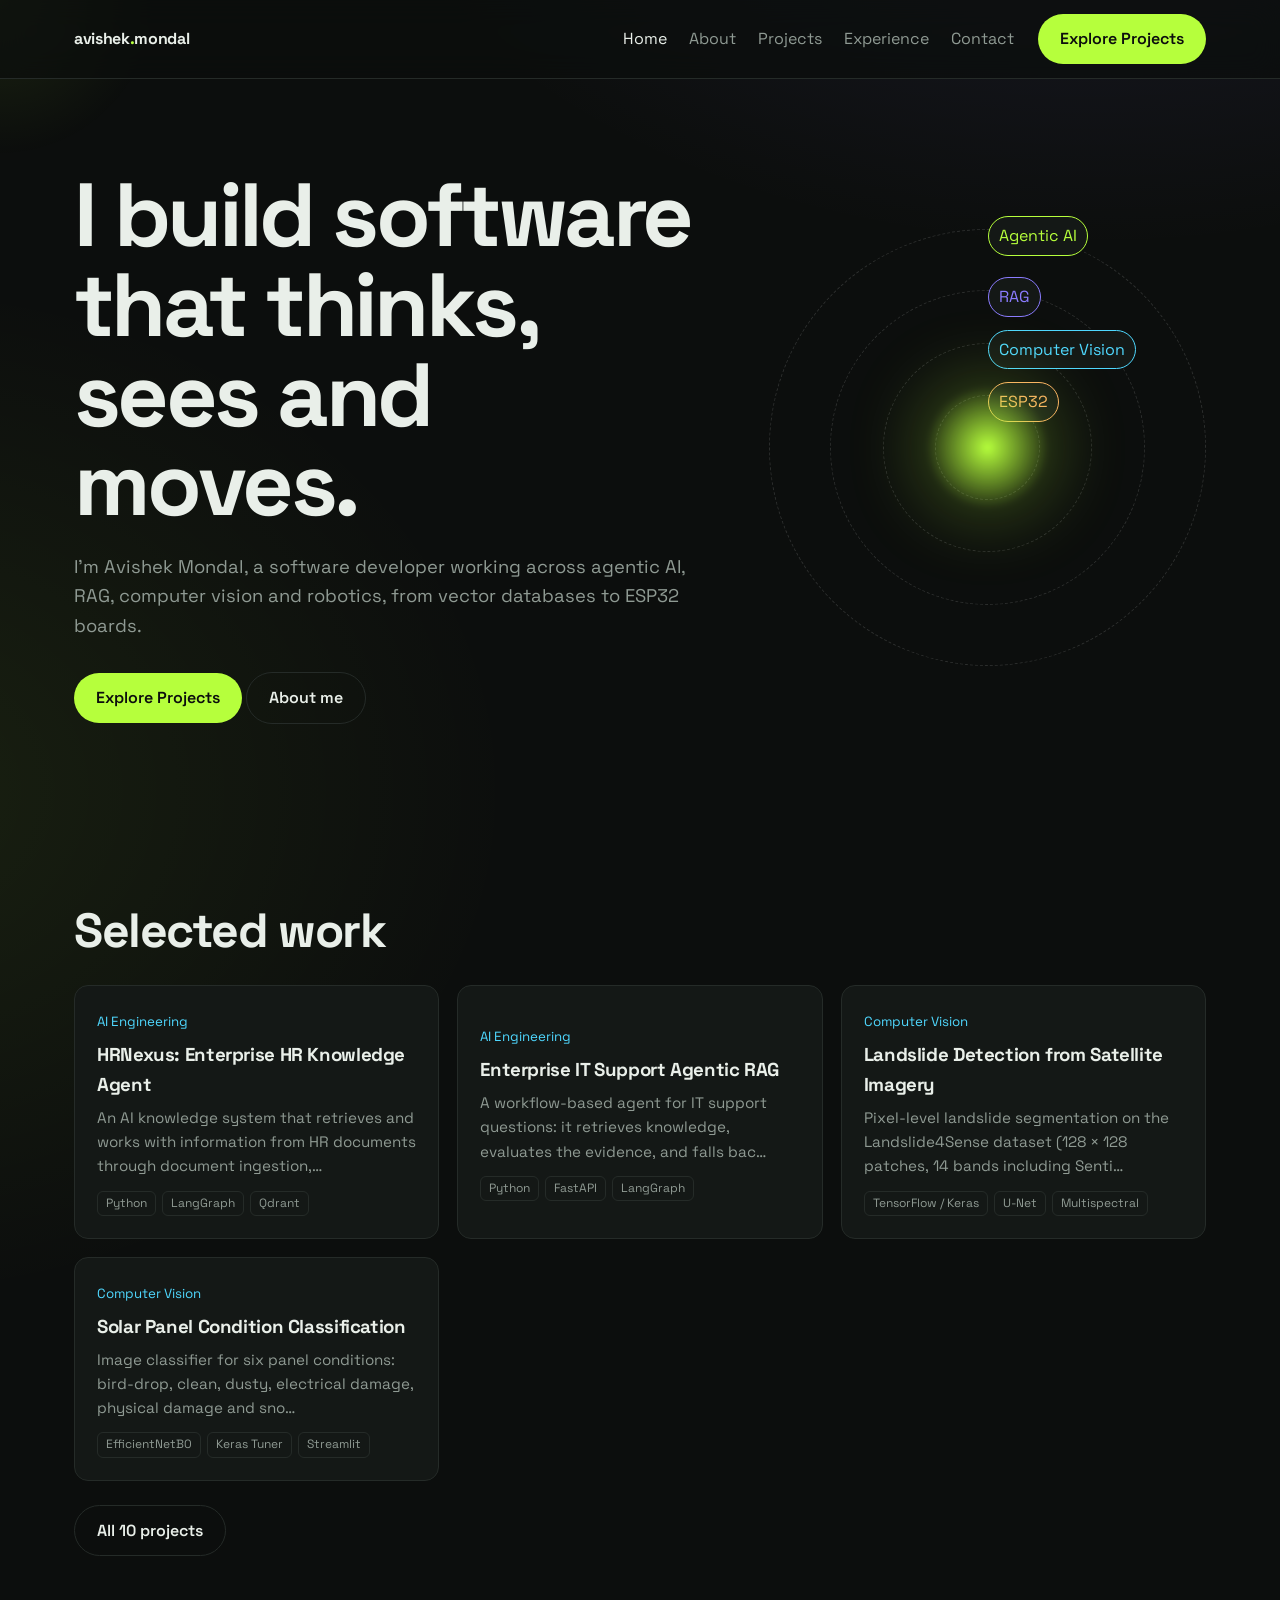
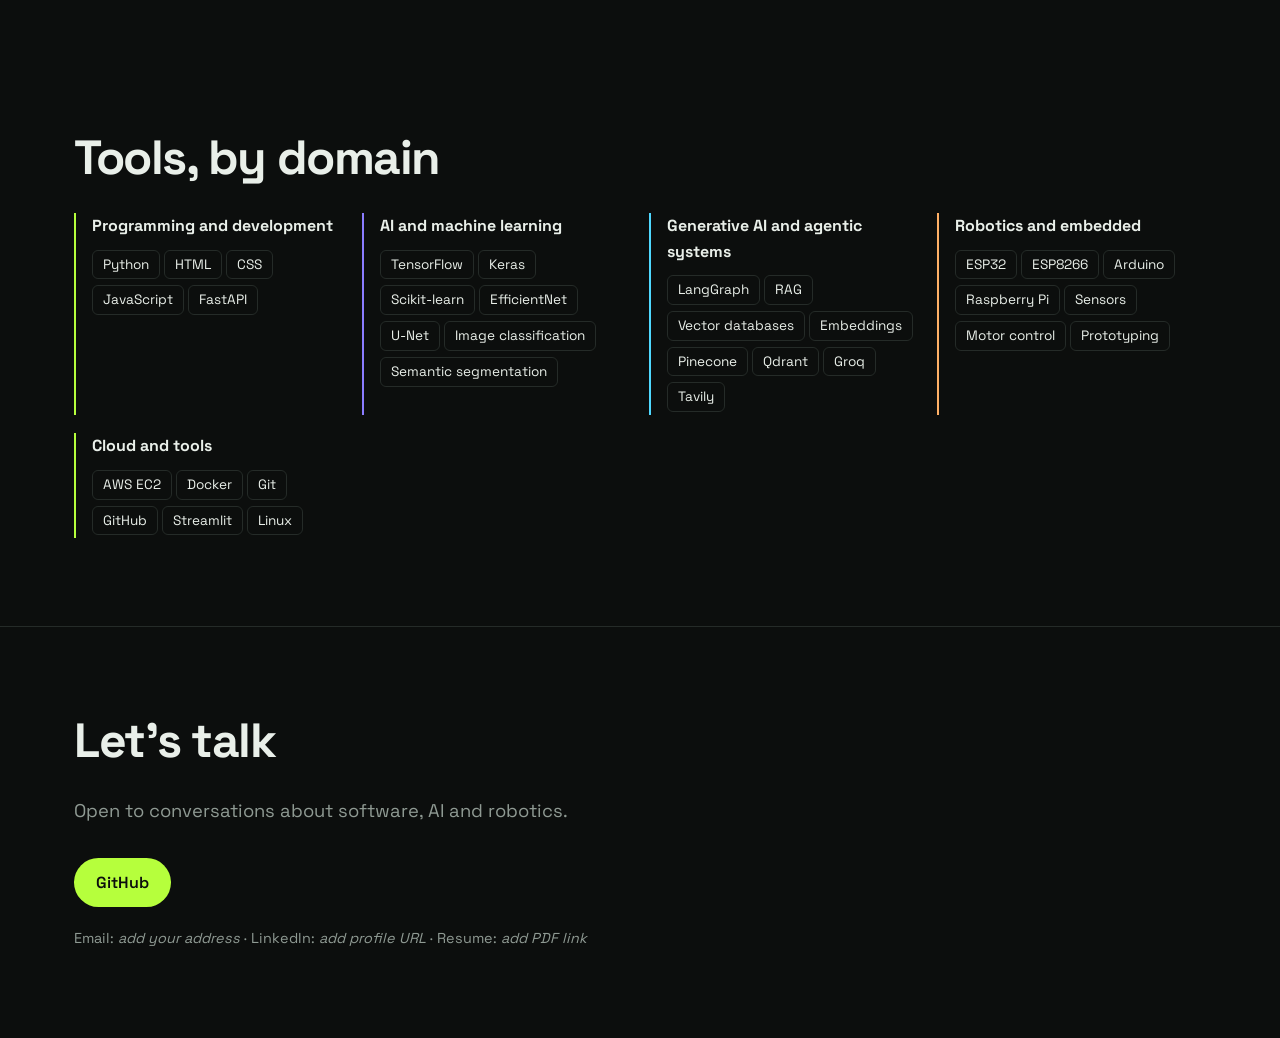
==== Portfolio/index.html @ dbd2b16f "portfolio-v1" ====
<!doctype html><html lang="en"><head><meta charset="utf-8"><meta name="viewport" content="width=device-width,initial-scale=1">
<title>Avishek Mondal | Software, AI and Robotics</title><meta name="description" content="Portfolio of Avishek Mondal: software developer working across agentic AI, RAG, computer vision, robotics and embedded systems."><meta property="og:title" content="Avishek Mondal | Software, AI and Robotics"><meta property="og:description" content="Portfolio of Avishek Mondal: software developer working across agentic AI, RAG, computer vision, robotics and embedded systems."><meta property="og:type" content="website">
<link rel="icon" href="images/favicon.svg"><link rel="preconnect" href="https://fonts.googleapis.com"><link rel="preconnect" href="https://fonts.gstatic.com" crossorigin>
<link rel="stylesheet" href="https://fonts.googleapis.com/css2?family=Space+Grotesk:wght@400;600;700&display=swap"><link rel="stylesheet" href="css/style.css"></head><body><main>
<section class="hero"><div><h1 class="hl" aria-label="I build software that thinks, sees and moves."><span style="animation-delay:.1s">I build</span> <span style="animation-delay:.25s">software</span> <span style="animation-delay:.4s">that</span> <span style="animation-delay:.55s">thinks,</span> <span style="animation-delay:.7s">sees</span> <span style="animation-delay:.85s">and</span> <span style="animation-delay:1s">moves.</span></h1>
<p class="lead">I’m Avishek Mondal, a software developer working across agentic AI, RAG, computer vision and robotics, from vector databases to ESP32 boards.</p>
<a class="btn" href="projects.html">Explore Projects</a> <a class="btn ghost" href="about.html">About me</a></div>
<div class="orbit" aria-hidden="true"><div class="ring" style="--i:0;--d:40s"><i style="--c:var(--lime);--d:40s">Agentic AI</i></div><div class="ring" style="--i:14%;--d:30s"><i style="--c:var(--vio);--d:30s">RAG</i></div><div class="ring" style="--i:26%;--d:22s"><i style="--c:var(--cy);--d:22s">Computer Vision</i></div><div class="ring" style="--i:38%;--d:16s"><i style="--c:var(--warm);--d:16s">ESP32</i></div><div class="core"></div></div></section>
<section><h2 class="rv">Selected work</h2><div class="grid rv" id="grid" data-limit="4"></div><p style="margin-top:24px"><a class="btn ghost" href="projects.html">All 10 projects</a></p></section>
<section id="skills"><h2 class="rv">Tools, by domain</h2><div class="skills rv">
<div style="--c:var(--lime)"><h3>Programming and development</h3><span>Python</span><span>HTML</span><span>CSS</span><span>JavaScript</span><span>FastAPI</span></div>
<div style="--c:var(--vio)"><h3>AI and machine learning</h3><span>TensorFlow</span><span>Keras</span><span>Scikit-learn</span><span>EfficientNet</span><span>U-Net</span><span>Image classification</span><span>Semantic segmentation</span></div>
<div style="--c:var(--cy)"><h3>Generative AI and agentic systems</h3><span>LangGraph</span><span>RAG</span><span>Vector databases</span><span>Embeddings</span><span>Pinecone</span><span>Qdrant</span><span>Groq</span><span>Tavily</span></div>
<div style="--c:var(--warm)"><h3>Robotics and embedded</h3><span>ESP32</span><span>ESP8266</span><span>Arduino</span><span>Raspberry Pi</span><span>Sensors</span><span>Motor control</span><span>Prototyping</span></div>
<div style="--c:var(--lime)"><h3>Cloud and tools</h3><span>AWS EC2</span><span>Docker</span><span>Git</span><span>GitHub</span><span>Streamlit</span><span>Linux</span></div></div></section>
<dialog id="dlg" aria-label="Project details"><div id="dbody"></div></dialog>
</main><script src="js/projects.js"></script><script src="js/main.js"></script></body></html>
---- Portfolio/css/style.css ----
:root{--bg:#0c0e0d;--panel:#141816;--line:#252b28;--tx:#e9efe9;--mut:#8f9a93;--lime:#b6ff3c;--vio:#8b7cff;--cy:#4fd8ff;--warm:#ffb066}
*{box-sizing:border-box;margin:0}html{scroll-behavior:smooth}
body{background:var(--bg);color:var(--tx);font:16px/1.6 "Space Grotesk",system-ui,sans-serif;overflow-x:hidden;background-image:radial-gradient(60vw 40vw at 85% -10%,#8b7cff22,transparent),radial-gradient(50vw 40vw at -10% 30%,#b6ff3c14,transparent)}
a{color:inherit}img{max-width:100%}
:focus-visible{outline:2px solid var(--lime);outline-offset:3px}
#bar{position:fixed;top:0;left:0;height:3px;width:0;background:linear-gradient(90deg,var(--lime),var(--cy));z-index:99}
.glow{position:fixed;width:340px;height:340px;border-radius:50%;pointer-events:none;background:radial-gradient(#b6ff3c18,transparent 65%);transform:translate(-50%,-50%);z-index:0}
header{position:sticky;top:0;z-index:50;backdrop-filter:blur(14px);background:#0c0e0dbb;border-bottom:1px solid var(--line)}
.nav{max-width:1180px;margin:auto;padding:14px 24px;display:flex;align-items:center;gap:24px}
.logo{font-weight:700;text-decoration:none;margin-right:auto;letter-spacing:-.02em}.logo b{color:var(--lime)}
.nav ul{display:flex;gap:22px;list-style:none;padding:0}.nav li a{text-decoration:none;color:var(--mut);transition:color .2s}.nav li a:hover,.nav li a[aria-current]{color:var(--tx)}
#burger{display:none;background:none;border:1px solid var(--line);color:var(--tx);border-radius:8px;padding:8px 12px;min-height:44px}
.btn{display:inline-block;background:var(--lime);color:#0c0e0d;font-weight:600;padding:12px 22px;border-radius:999px;text-decoration:none;border:0;cursor:pointer;transition:transform .2s,box-shadow .2s;font:inherit;font-weight:600}
.btn:hover{transform:translateY(-2px);box-shadow:0 8px 30px #b6ff3c40}.btn.ghost{background:none;color:var(--tx);border:1px solid var(--line)}
main{position:relative;z-index:1}section,.wrap{max-width:1180px;margin:auto;padding:88px 24px}
h1{font-size:clamp(2.6rem,7vw,5.6rem);line-height:1;letter-spacing:-.04em;font-weight:700}
h2{font-size:clamp(1.8rem,4vw,3rem);letter-spacing:-.03em;line-height:1.1;margin-bottom:28px}
p.lead{color:var(--mut);max-width:60ch;font-size:1.15rem;margin:22px 0 32px}
.hero{display:grid;grid-template-columns:1.2fr .8fr;gap:40px;align-items:center;min-height:82vh}
.hl span{display:inline-block;opacity:0;transform:translateY(40px);animation:up .8s cubic-bezier(.2,.8,.2,1) forwards}
@keyframes up{to{opacity:1;transform:none}}
.orbit{position:relative;aspect-ratio:1;max-width:440px;margin:auto;width:100%}
.ring{position:absolute;inset:var(--i);border:1px dashed #ffffff22;border-radius:50%;animation:spin var(--d) linear infinite}
.ring i{position:absolute;top:-14px;left:50%;font:600 .72rem/1 inherit;font-style:normal;background:var(--panel);border:1px solid var(--c);color:var(--c);padding:6px 10px;border-radius:99px;white-space:nowrap;animation:spin var(--d) linear infinite reverse}
@keyframes spin{to{transform:rotate(360deg)}}
.core{position:absolute;inset:36%;border-radius:50%;background:radial-gradient(var(--lime),#b6ff3c22 70%);filter:blur(2px);box-shadow:0 0 80px #b6ff3c55}
.grid{display:grid;grid-template-columns:repeat(auto-fill,minmax(300px,1fr));gap:18px}
.card{background:var(--panel);border:1px solid var(--line);border-radius:14px;padding:22px;text-align:left;color:inherit;font:inherit;cursor:pointer;transition:transform .25s,border-color .25s}
.card:hover{transform:translateY(-5px);border-color:var(--lime)}
.card small{color:var(--cy)}.card h3{margin:6px 0;letter-spacing:-.02em}.card p{color:var(--mut);font-size:.95rem}
.tags{display:flex;flex-wrap:wrap;gap:6px;margin-top:12px}.tags span{font-size:.75rem;border:1px solid var(--line);border-radius:6px;padding:2px 8px;color:var(--mut)}
.filters{display:flex;flex-wrap:wrap;gap:8px;margin-bottom:26px}
.filters button{background:none;border:1px solid var(--line);color:var(--mut);border-radius:99px;padding:9px 16px;cursor:pointer;min-height:44px;font:inherit}
.filters button[aria-pressed=true]{background:var(--lime);color:#0c0e0d;border-color:var(--lime)}
.card.hide{display:none}.card.in{animation:up .5s both}
.skills{display:grid;grid-template-columns:repeat(auto-fit,minmax(240px,1fr));gap:18px}
.skills div{border-left:2px solid var(--c);padding-left:16px}.skills h3{font-size:1rem;margin-bottom:8px}
.skills span{display:inline-block;margin:3px 4px 3px 0;padding:3px 10px;border:1px solid var(--line);border-radius:6px;font-size:.85rem;transition:.2s}.skills span:hover{border-color:var(--c);color:var(--c)}
dialog{background:var(--panel);color:var(--tx);border:1px solid var(--line);border-radius:16px;max-width:680px;width:92%;padding:28px;margin:auto}
dialog::backdrop{background:#000a;backdrop-filter:blur(4px)}
.flow{display:flex;flex-wrap:wrap;gap:8px;align-items:center;margin:18px 0}
.flow span{background:#0c0e0d;border:1px solid var(--vio);border-radius:8px;padding:8px 12px;font-size:.85rem}.flow em{color:var(--lime);font-style:normal}
.tl{border-left:2px solid var(--line);padding-left:24px;display:grid;gap:28px}.tl div{position:relative}.tl div:before{content:"";position:absolute;left:-31px;top:8px;width:12px;height:12px;border-radius:50%;background:var(--lime)}
.tl time{color:var(--warm);font-size:.9rem}
.rv{opacity:0;transform:translateY(24px);transition:opacity .7s,transform .7s}.rv.in{opacity:1;transform:none}
footer{border-top:1px solid var(--line);position:relative;z-index:1}
.ph{color:var(--mut);font-size:.9rem}
@media(max-width:820px){.hero{grid-template-columns:1fr;min-height:0}.orbit{max-width:300px}#burger{display:block}.nav ul{display:none;position:absolute;top:100%;left:0;right:0;flex-direction:column;background:var(--bg);padding:16px 24px;border-bottom:1px solid var(--line)}.nav ul.open{display:flex}.nav>.btn{display:none}section,.wrap{padding:56px 20px}}
@media(prefers-reduced-motion:reduce){*{animation:none!important;transition:none!important;scroll-behavior:auto!important}.hl span,.rv{opacity:1;transform:none}.glow{display:none}}
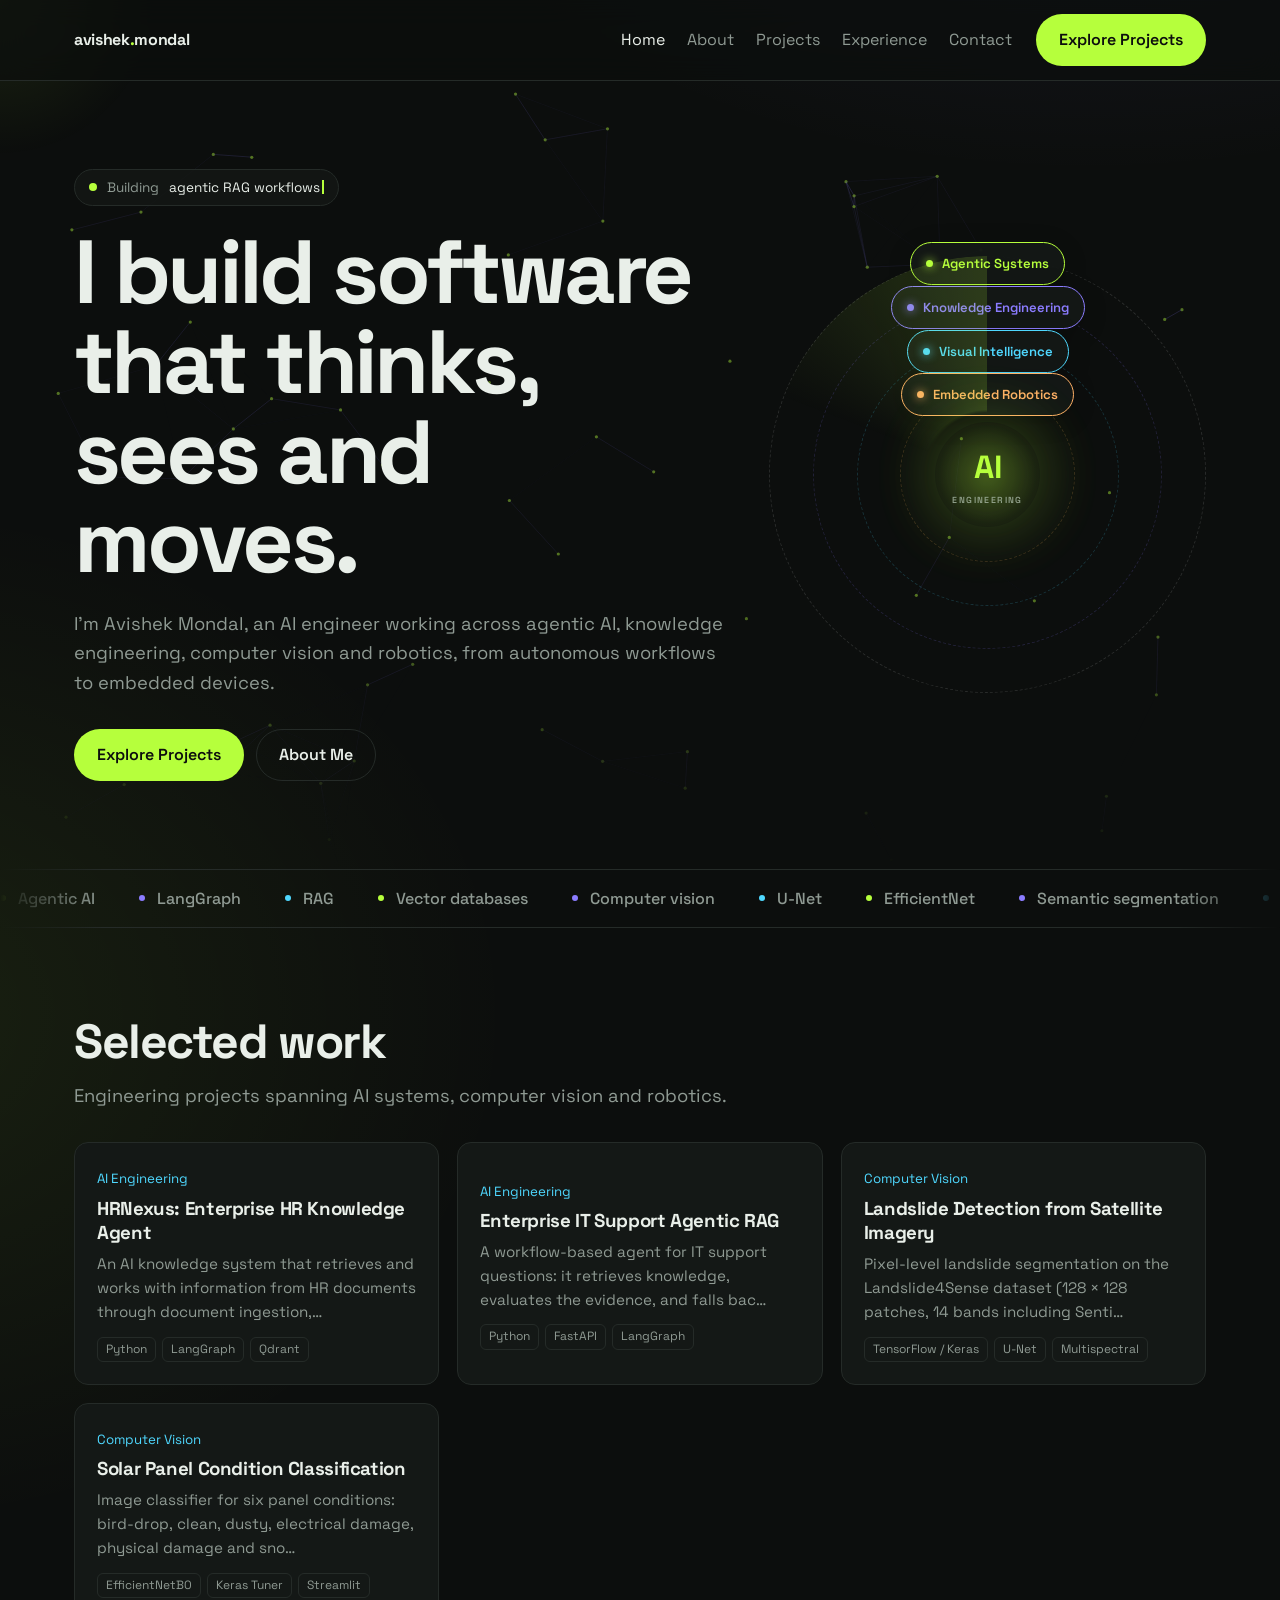
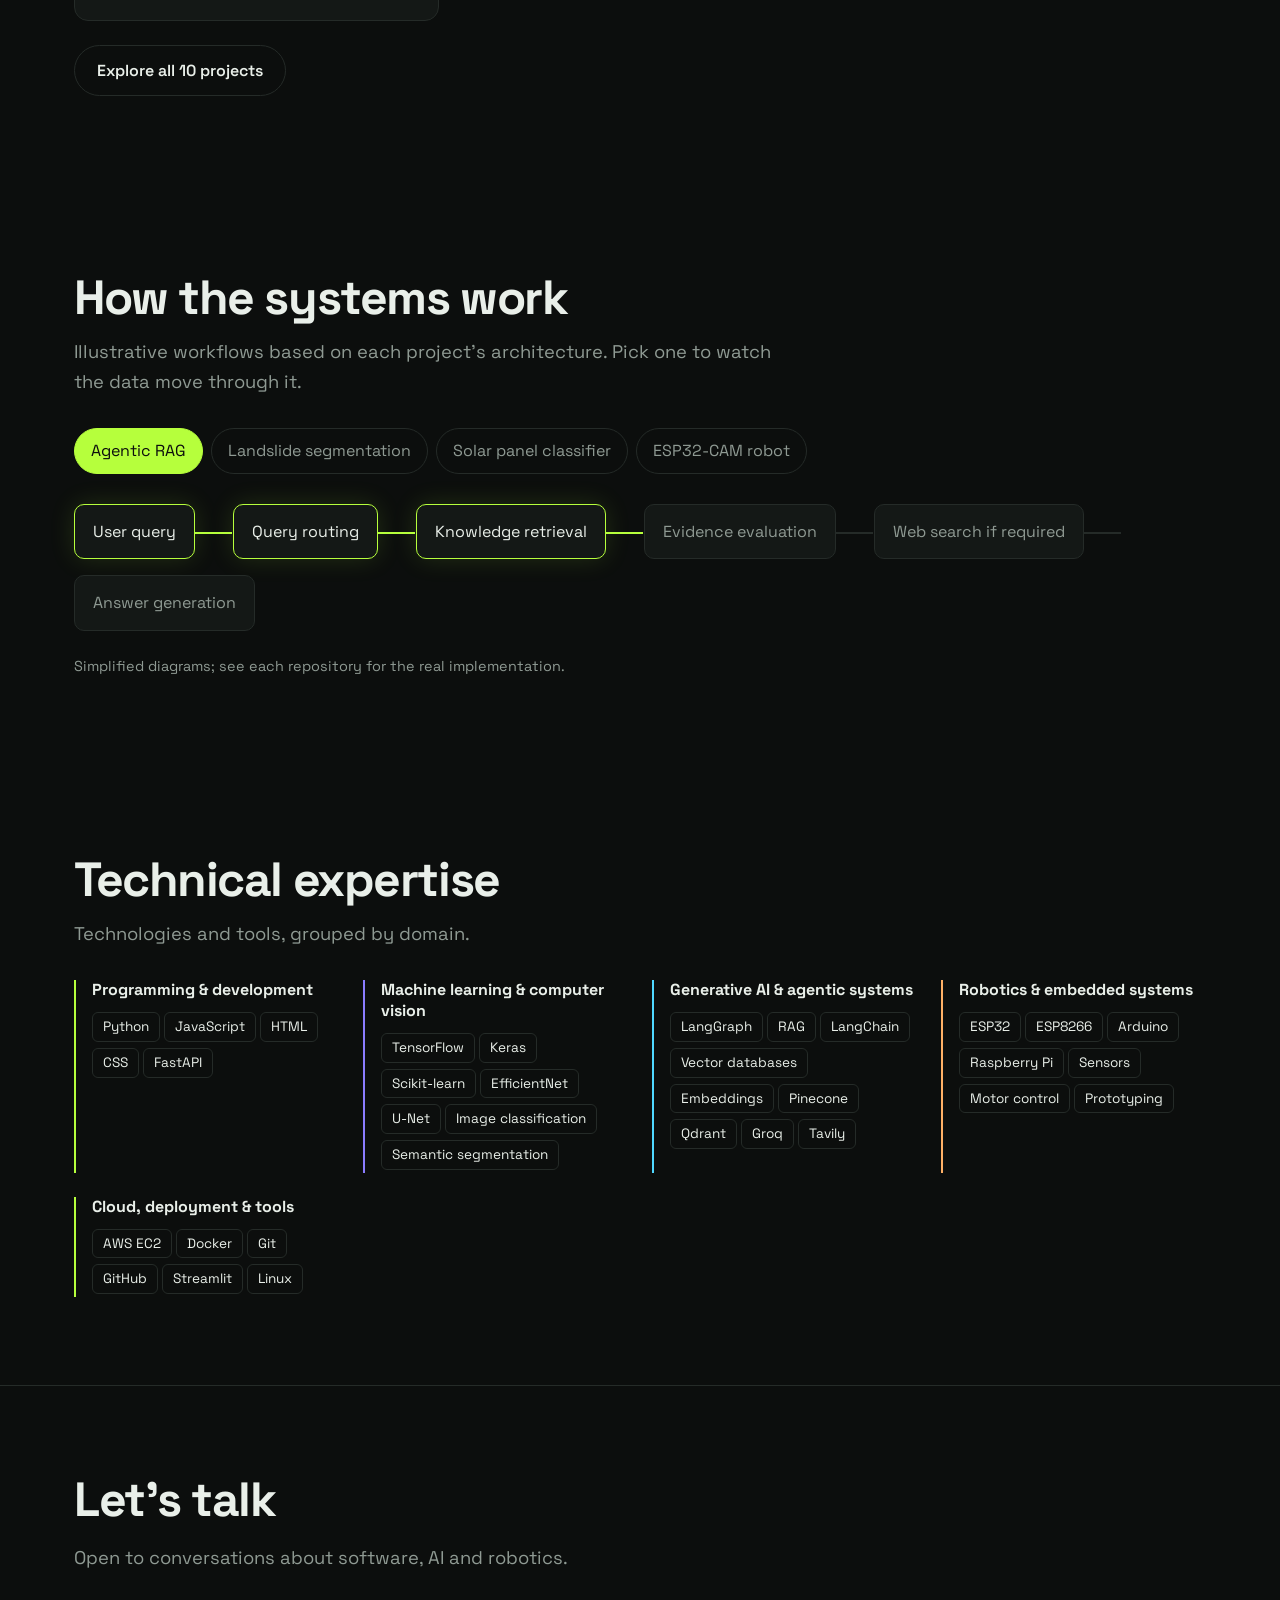
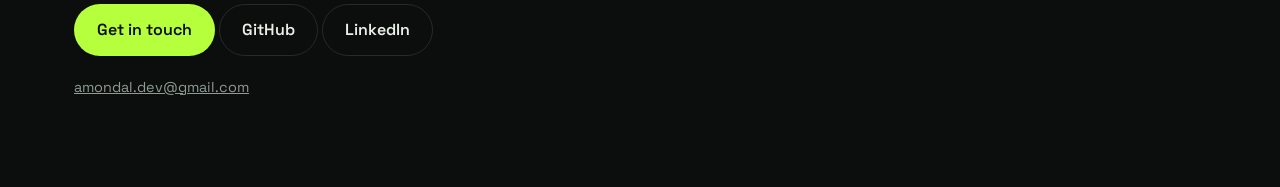
==== commit d9146978: "Inhanced website" ====
--- a/Portfolio/index.html
+++ b/Portfolio/index.html
@@ -1,17 +1,124 @@
-<!doctype html><html lang="en"><head><meta charset="utf-8"><meta name="viewport" content="width=device-width,initial-scale=1">
-<title>Avishek Mondal | Software, AI and Robotics</title><meta name="description" content="Portfolio of Avishek Mondal: software developer working across agentic AI, RAG, computer vision, robotics and embedded systems."><meta property="og:title" content="Avishek Mondal | Software, AI and Robotics"><meta property="og:description" content="Portfolio of Avishek Mondal: software developer working across agentic AI, RAG, computer vision, robotics and embedded systems."><meta property="og:type" content="website">
-<link rel="icon" href="images/favicon.svg"><link rel="preconnect" href="https://fonts.googleapis.com"><link rel="preconnect" href="https://fonts.gstatic.com" crossorigin>
-<link rel="stylesheet" href="https://fonts.googleapis.com/css2?family=Space+Grotesk:wght@400;600;700&display=swap"><link rel="stylesheet" href="css/style.css"></head><body><main>
-<section class="hero"><div><h1 class="hl" aria-label="I build software that thinks, sees and moves."><span style="animation-delay:.1s">I build</span> <span style="animation-delay:.25s">software</span> <span style="animation-delay:.4s">that</span> <span style="animation-delay:.55s">thinks,</span> <span style="animation-delay:.7s">sees</span> <span style="animation-delay:.85s">and</span> <span style="animation-delay:1s">moves.</span></h1>
-<p class="lead">I’m Avishek Mondal, a software developer working across agentic AI, RAG, computer vision and robotics, from vector databases to ESP32 boards.</p>
-<a class="btn" href="projects.html">Explore Projects</a> <a class="btn ghost" href="about.html">About me</a></div>
-<div class="orbit" aria-hidden="true"><div class="ring" style="--i:0;--d:40s"><i style="--c:var(--lime);--d:40s">Agentic AI</i></div><div class="ring" style="--i:14%;--d:30s"><i style="--c:var(--vio);--d:30s">RAG</i></div><div class="ring" style="--i:26%;--d:22s"><i style="--c:var(--cy);--d:22s">Computer Vision</i></div><div class="ring" style="--i:38%;--d:16s"><i style="--c:var(--warm);--d:16s">ESP32</i></div><div class="core"></div></div></section>
-<section><h2 class="rv">Selected work</h2><div class="grid rv" id="grid" data-limit="4"></div><p style="margin-top:24px"><a class="btn ghost" href="projects.html">All 10 projects</a></p></section>
-<section id="skills"><h2 class="rv">Tools, by domain</h2><div class="skills rv">
-<div style="--c:var(--lime)"><h3>Programming and development</h3><span>Python</span><span>HTML</span><span>CSS</span><span>JavaScript</span><span>FastAPI</span></div>
-<div style="--c:var(--vio)"><h3>AI and machine learning</h3><span>TensorFlow</span><span>Keras</span><span>Scikit-learn</span><span>EfficientNet</span><span>U-Net</span><span>Image classification</span><span>Semantic segmentation</span></div>
-<div style="--c:var(--cy)"><h3>Generative AI and agentic systems</h3><span>LangGraph</span><span>RAG</span><span>Vector databases</span><span>Embeddings</span><span>Pinecone</span><span>Qdrant</span><span>Groq</span><span>Tavily</span></div>
-<div style="--c:var(--warm)"><h3>Robotics and embedded</h3><span>ESP32</span><span>ESP8266</span><span>Arduino</span><span>Raspberry Pi</span><span>Sensors</span><span>Motor control</span><span>Prototyping</span></div>
-<div style="--c:var(--lime)"><h3>Cloud and tools</h3><span>AWS EC2</span><span>Docker</span><span>Git</span><span>GitHub</span><span>Streamlit</span><span>Linux</span></div></div></section>
-<dialog id="dlg" aria-label="Project details"><div id="dbody"></div></dialog>
-</main><script src="js/projects.js"></script><script src="js/main.js"></script></body></html>
+<!DOCTYPE html>
+<html lang="en">
+<head>
+    <meta charset="UTF-8">
+    <meta name="viewport" content="width=device-width, initial-scale=1.0">
+    <meta name="author" content="Avishek Mondal">
+    <meta name="description" content="Portfolio of Avishek Mondal, AI engineer working across agentic AI, RAG, computer vision, deep learning, robotics and embedded systems.">
+    <meta name="keywords" content="Avishek Mondal, AI Engineer, Agentic AI, RAG, LangGraph, Computer Vision, Robotics, Python, FastAPI">
+    <meta name="robots" content="index, follow">
+    <meta name="theme-color" content="#0c0e0d">
+    <title>Avishek Mondal | AI Engineer and Robotics</title>
+    <meta property="og:type" content="website">
+    <meta property="og:title" content="Avishek Mondal | AI Engineer and Robotics">
+    <meta property="og:description" content="Agentic AI, knowledge engineering, computer vision and embedded robotics.">
+    <!-- <meta property="og:image" content="assets/images/og-preview.jpg"> -->
+    <link rel="icon" type="image/svg+xml" href="assets/images/favicon.svg">
+    <link rel="preconnect" href="https://fonts.googleapis.com">
+    <link rel="preconnect" href="https://fonts.gstatic.com" crossorigin>
+    <link href="https://fonts.googleapis.com/css2?family=Space+Grotesk:wght@400;500;600;700&display=swap" rel="stylesheet">
+    <link rel="stylesheet" href="css/style.css">
+    <link rel="stylesheet" href="css/pages/home.css">
+</head>
+<body>
+    <a class="skip" href="#main-content">Skip to content</a>
+    <main id="main-content">
+
+        <!-- HERO -->
+        <section class="hero" id="home">
+            <canvas id="field" aria-hidden="true"></canvas>
+
+            <div class="hero-content">
+                <p class="status"><i aria-hidden="true"></i><span>Building</span> <span id="typed"></span></p>
+
+                <h1 class="hl" aria-label="I build software that thinks, sees and moves.">
+                    <span style="animation-delay:.1s">I build</span>
+                    <span style="animation-delay:.25s">software</span>
+                    <span style="animation-delay:.4s">that</span>
+                    <span style="animation-delay:.55s">thinks,</span>
+                    <span style="animation-delay:.7s">sees</span>
+                    <span style="animation-delay:.85s">and</span>
+                    <span style="animation-delay:1s">moves.</span>
+                </h1>
+
+                <p class="lead">
+                    I'm Avishek Mondal, an AI engineer working across agentic AI,
+                    knowledge engineering, computer vision and robotics, from
+                    autonomous workflows to embedded devices.
+                </p>
+
+                <div class="hero-actions">
+                    <a href="projects.html" class="btn">Explore Projects</a>
+                    <a href="about.html" class="btn ghost">About Me</a>
+                </div>
+            </div>
+
+            <div class="orbit" aria-hidden="true">
+                <div class="orbit-track orbit-1"><div class="orbit-label label-agentic"><span class="label-dot"></span>Agentic Systems</div></div>
+                <div class="orbit-track orbit-2"><div class="orbit-label label-knowledge"><span class="label-dot"></span>Knowledge Engineering</div></div>
+                <div class="orbit-track orbit-3"><div class="orbit-label label-vision"><span class="label-dot"></span>Visual Intelligence</div></div>
+                <div class="orbit-track orbit-4"><div class="orbit-label label-robotics"><span class="label-dot"></span>Embedded Robotics</div></div>
+                <div class="orbit-core"><div class="core-glow"></div><span>AI</span><small>ENGINEERING</small></div>
+            </div>
+        </section>
+
+        <!-- FOCUS-AREA TICKER -->
+        <div class="ticker" aria-label="Focus areas">
+            <div class="ticker-track">
+                <span>Agentic AI</span><span>LangGraph</span><span>RAG</span><span>Vector databases</span>
+                <span>Computer vision</span><span>U-Net</span><span>EfficientNet</span><span>Semantic segmentation</span>
+                <span>ESP32</span><span>ESP8266</span><span>Motor control</span><span>Embedded systems</span>
+            </div>
+        </div>
+
+        <!-- SELECTED WORK -->
+        <section id="selected-work">
+            <div class="section-heading">
+                <h2 class="rv">Selected work</h2>
+                <p class="lead rv">Engineering projects spanning AI systems, computer vision and robotics.</p>
+            </div>
+            <div class="grid rv" id="grid" data-limit="4" aria-label="Featured projects"></div>
+            <div class="section-action">
+                <a href="projects.html" class="btn ghost">Explore all 10 projects</a>
+            </div>
+        </section>
+
+        <!-- HOW SYSTEMS WORK -->
+        <section id="pipelines">
+            <div class="section-heading">
+                <h2 class="rv">How the systems work</h2>
+                <p class="lead rv">Illustrative workflows based on each project's architecture. Pick one to watch the data move through it.</p>
+            </div>
+            <div class="pipe-tabs" id="pipe-tabs" role="tablist" aria-label="Project workflows"></div>
+            <ol id="pipe-nodes" aria-live="off"></ol>
+            <p class="pipe-note">Simplified diagrams; see each repository for the real implementation.</p>
+        </section>
+
+        <!-- SKILLS -->
+        <section id="skills">
+            <div class="section-heading">
+                <h2 class="rv">Technical expertise</h2>
+                <p class="lead rv">Technologies and tools, grouped by domain.</p>
+            </div>
+            <div class="skills rv">
+                <div style="--c:var(--lime)"><h3>Programming &amp; development</h3>
+                    <span>Python</span><span>JavaScript</span><span>HTML</span><span>CSS</span><span>FastAPI</span></div>
+                <div style="--c:var(--vio)"><h3>Machine learning &amp; computer vision</h3>
+                    <span>TensorFlow</span><span>Keras</span><span>Scikit-learn</span><span>EfficientNet</span><span>U-Net</span><span>Image classification</span><span>Semantic segmentation</span></div>
+                <div style="--c:var(--cy)"><h3>Generative AI &amp; agentic systems</h3>
+                    <span>LangGraph</span><span>RAG</span><span>LangChain</span><span>Vector databases</span><span>Embeddings</span><span>Pinecone</span><span>Qdrant</span><span>Groq</span><span>Tavily</span></div>
+                <div style="--c:var(--warm)"><h3>Robotics &amp; embedded systems</h3>
+                    <span>ESP32</span><span>ESP8266</span><span>Arduino</span><span>Raspberry Pi</span><span>Sensors</span><span>Motor control</span><span>Prototyping</span></div>
+                <div style="--c:var(--lime)"><h3>Cloud, deployment &amp; tools</h3>
+                    <span>AWS EC2</span><span>Docker</span><span>Git</span><span>GitHub</span><span>Streamlit</span><span>Linux</span></div>
+            </div>
+        </section>
+
+        <dialog id="dlg" aria-label="Project details"><div id="dbody"></div></dialog>
+    </main>
+
+    <script src="js/projects.js"></script>
+    <script src="js/main.js"></script>
+    <script src="js/pages/home.js"></script>
+</body>
+</html>
--- a/Portfolio/css/style.css
+++ b/Portfolio/css/style.css
@@ -1,49 +1,229 @@
-:root{--bg:#0c0e0d;--panel:#141816;--line:#252b28;--tx:#e9efe9;--mut:#8f9a93;--lime:#b6ff3c;--vio:#8b7cff;--cy:#4fd8ff;--warm:#ffb066}
-*{box-sizing:border-box;margin:0}html{scroll-behavior:smooth}
-body{background:var(--bg);color:var(--tx);font:16px/1.6 "Space Grotesk",system-ui,sans-serif;overflow-x:hidden;background-image:radial-gradient(60vw 40vw at 85% -10%,#8b7cff22,transparent),radial-gradient(50vw 40vw at -10% 30%,#b6ff3c14,transparent)}
-a{color:inherit}img{max-width:100%}
-:focus-visible{outline:2px solid var(--lime);outline-offset:3px}
-#bar{position:fixed;top:0;left:0;height:3px;width:0;background:linear-gradient(90deg,var(--lime),var(--cy));z-index:99}
+/* =========================================================
+   01. DESIGN TOKENS
+========================================================= */
+:root{
+  --bg:#0c0e0d;--panel:#141816;--panel-hover:#191f1b;
+  --line:#252b28;--line-hover:#39423c;
+  --tx:#e9efe9;--mut:#8f9a93;
+  --lime:#b6ff3c;--vio:#8b7cff;--cy:#4fd8ff;--warm:#ffb066;
+  --container:1180px;--radius:14px;
+  --transition-fast:.2s ease;--transition-normal:.3s ease;
+  --font-main:"Space Grotesk",system-ui,sans-serif;
+}
+
+/* =========================================================
+   02. RESET & BASE
+========================================================= */
+*{box-sizing:border-box;margin:0;padding:0}
+html{scroll-behavior:smooth;scroll-padding-top:90px}
+body{
+  min-height:100vh;overflow-x:hidden;background-color:var(--bg);
+  background-image:radial-gradient(60vw 40vw at 85% -10%,#8b7cff22,transparent),radial-gradient(50vw 40vw at -10% 30%,#b6ff3c14,transparent);
+  color:var(--tx);font:16px/1.6 var(--font-main);
+}
+a{color:inherit}
+img{display:block;max-width:100%}
+button,input,textarea{font:inherit}
+button{color:inherit}
+::selection{background:var(--lime);color:var(--bg)}
+:focus-visible{outline:2px solid var(--lime);outline-offset:4px}
+
+/* =========================================================
+   03. GLOBAL BACKGROUND EFFECTS
+========================================================= */
+#bar{position:fixed;top:0;left:0;width:0;height:3px;background:linear-gradient(90deg,var(--lime),var(--cy));z-index:99}
 .glow{position:fixed;width:340px;height:340px;border-radius:50%;pointer-events:none;background:radial-gradient(#b6ff3c18,transparent 65%);transform:translate(-50%,-50%);z-index:0}
-header{position:sticky;top:0;z-index:50;backdrop-filter:blur(14px);background:#0c0e0dbb;border-bottom:1px solid var(--line)}
-.nav{max-width:1180px;margin:auto;padding:14px 24px;display:flex;align-items:center;gap:24px}
-.logo{font-weight:700;text-decoration:none;margin-right:auto;letter-spacing:-.02em}.logo b{color:var(--lime)}
-.nav ul{display:flex;gap:22px;list-style:none;padding:0}.nav li a{text-decoration:none;color:var(--mut);transition:color .2s}.nav li a:hover,.nav li a[aria-current]{color:var(--tx)}
-#burger{display:none;background:none;border:1px solid var(--line);color:var(--tx);border-radius:8px;padding:8px 12px;min-height:44px}
-.btn{display:inline-block;background:var(--lime);color:#0c0e0d;font-weight:600;padding:12px 22px;border-radius:999px;text-decoration:none;border:0;cursor:pointer;transition:transform .2s,box-shadow .2s;font:inherit;font-weight:600}
-.btn:hover{transform:translateY(-2px);box-shadow:0 8px 30px #b6ff3c40}.btn.ghost{background:none;color:var(--tx);border:1px solid var(--line)}
-main{position:relative;z-index:1}section,.wrap{max-width:1180px;margin:auto;padding:88px 24px}
+main{position:relative;z-index:1}
+
+/* =========================================================
+   04. NAVIGATION
+========================================================= */
+header{position:sticky;top:0;z-index:50;background:#0c0e0dbb;backdrop-filter:blur(14px);-webkit-backdrop-filter:blur(14px);border-bottom:1px solid var(--line)}
+.nav{max-width:var(--container);margin:auto;padding:14px 24px;display:flex;align-items:center;gap:24px}
+.logo{margin-right:auto;font-weight:700;letter-spacing:-.02em;text-decoration:none}
+.logo b{color:var(--lime)}
+.nav ul{display:flex;align-items:center;gap:22px;list-style:none}
+.nav li a{color:var(--mut);text-decoration:none;transition:color var(--transition-fast)}
+.nav li a:hover,.nav li a[aria-current="page"]{color:var(--tx)}
+#burger{display:none;min-height:44px;padding:8px 12px;background:transparent;border:1px solid var(--line);border-radius:8px;color:var(--tx);cursor:pointer}
+
+/* =========================================================
+   05. BUTTONS
+========================================================= */
+.btn{display:inline-flex;align-items:center;justify-content:center;padding:12px 22px;background:var(--lime);color:var(--bg);border:1px solid transparent;border-radius:999px;font:inherit;font-weight:600;text-decoration:none;cursor:pointer;transition:transform var(--transition-fast),box-shadow var(--transition-fast),background var(--transition-fast)}
+.btn:hover{transform:translateY(-2px);box-shadow:0 8px 30px #b6ff3c40}
+.btn.ghost{background:transparent;color:var(--tx);border-color:var(--line)}
+.btn.ghost:hover{border-color:var(--lime);color:var(--lime);box-shadow:none}
+
+/* =========================================================
+   06. GLOBAL SECTION LAYOUT
+========================================================= */
+section,.wrap{max-width:var(--container);margin:auto;padding:88px 24px}
 h1{font-size:clamp(2.6rem,7vw,5.6rem);line-height:1;letter-spacing:-.04em;font-weight:700}
-h2{font-size:clamp(1.8rem,4vw,3rem);letter-spacing:-.03em;line-height:1.1;margin-bottom:28px}
-p.lead{color:var(--mut);max-width:60ch;font-size:1.15rem;margin:22px 0 32px}
-.hero{display:grid;grid-template-columns:1.2fr .8fr;gap:40px;align-items:center;min-height:82vh}
-.hl span{display:inline-block;opacity:0;transform:translateY(40px);animation:up .8s cubic-bezier(.2,.8,.2,1) forwards}
-@keyframes up{to{opacity:1;transform:none}}
-.orbit{position:relative;aspect-ratio:1;max-width:440px;margin:auto;width:100%}
-.ring{position:absolute;inset:var(--i);border:1px dashed #ffffff22;border-radius:50%;animation:spin var(--d) linear infinite}
-.ring i{position:absolute;top:-14px;left:50%;font:600 .72rem/1 inherit;font-style:normal;background:var(--panel);border:1px solid var(--c);color:var(--c);padding:6px 10px;border-radius:99px;white-space:nowrap;animation:spin var(--d) linear infinite reverse}
-@keyframes spin{to{transform:rotate(360deg)}}
-.core{position:absolute;inset:36%;border-radius:50%;background:radial-gradient(var(--lime),#b6ff3c22 70%);filter:blur(2px);box-shadow:0 0 80px #b6ff3c55}
+h2{margin-bottom:28px;font-size:clamp(1.8rem,4vw,3rem);line-height:1.1;letter-spacing:-.03em}
+h3{line-height:1.3}
+p.lead{max-width:60ch;margin:22px 0 32px;color:var(--mut);font-size:1.15rem}
+.section-heading{margin-bottom:30px}
+.section-heading h2{margin-bottom:12px}
+.section-heading .lead{margin-top:0}
+.section-action{margin-top:24px}
+
+/* =========================================================
+   07. HERO
+========================================================= */
+.hero{display:grid;grid-template-columns:1.2fr .8fr;align-items:center;gap:40px;min-height:82vh}
+.hero-content{position:relative;z-index:2}
+.hero-content .lead{max-width:60ch}
+.hl span{display:inline-block;opacity:0;transform:translateY(40px);animation:textReveal .8s cubic-bezier(.2,.8,.2,1) forwards}
+@keyframes textReveal{to{opacity:1;transform:translateY(0)}}
+.hero-actions{display:flex;flex-wrap:wrap;gap:12px}
+
+/* =========================================================
+   08. ORBITAL VISUALIZATION
+   Each track and its label share --speed and --delay so the
+   label stays upright and in phase with its ring.
+========================================================= */
+.orbit{position:relative;width:100%;max-width:440px;aspect-ratio:1;margin:auto;display:grid;place-items:center}
+.orbit-track{
+  position:absolute;border:1px dashed rgba(255,255,255,.12);border-radius:50%;
+  display:flex;justify-content:center;
+  animation:orbitRotate var(--speed) linear var(--delay,0s) infinite;
+}
+.orbit-1{width:100%;height:100%;--speed:40s;--delay:0s}
+.orbit-2{width:80%;height:80%;--speed:30s;--delay:-9s;animation-direction:reverse;border-color:rgba(139,124,255,.18)}
+.orbit-3{width:60%;height:60%;--speed:22s;--delay:-14s;border-color:rgba(79,216,255,.18)}
+.orbit-4{width:40%;height:40%;--speed:16s;--delay:-5s;animation-direction:reverse;border-color:rgba(255,176,102,.18)}
+.orbit-label{
+  position:absolute;top:-15px;display:flex;align-items:center;gap:9px;padding:10px 15px;
+  background:rgba(20,24,22,.96);border:1px solid var(--label-color);border-radius:999px;
+  color:var(--label-color);font-size:.82rem;font-weight:600;white-space:nowrap;box-shadow:0 5px 25px rgba(0,0,0,.2);
+  animation:orbitCounterRotate var(--speed) linear var(--delay,0s) infinite;
+}
+.orbit-2 .orbit-label,.orbit-4 .orbit-label{animation-direction:reverse}
+.label-agentic{--label-color:var(--lime)}
+.label-knowledge{--label-color:var(--vio)}
+.label-vision{--label-color:var(--cy)}
+.label-robotics{--label-color:var(--warm)}
+.label-dot{width:7px;height:7px;flex-shrink:0;border-radius:50%;background:var(--label-color);box-shadow:0 0 10px var(--label-color)}
+.orbit-core{position:absolute;z-index:3;width:105px;height:105px;border-radius:50%;display:flex;flex-direction:column;align-items:center;justify-content:center;background:radial-gradient(circle,rgba(182,255,60,.24),rgba(182,255,60,.04) 65%,transparent);box-shadow:0 0 65px rgba(182,255,60,.16)}
+.orbit-core span{color:var(--lime);font-size:2rem;font-weight:700}
+.orbit-core small{color:var(--mut);font-size:.55rem;font-weight:600;letter-spacing:.16em}
+.core-glow{position:absolute;inset:0;border-radius:50%;background:var(--lime);filter:blur(35px);opacity:.15;animation:corePulse 4s ease-in-out infinite}
+@keyframes orbitRotate{from{transform:rotate(0)}to{transform:rotate(360deg)}}
+@keyframes orbitCounterRotate{from{transform:rotate(0)}to{transform:rotate(-360deg)}}
+@keyframes corePulse{0%,100%{opacity:.12;transform:scale(.85)}50%{opacity:.3;transform:scale(1.15)}}
+
+/* =========================================================
+   09. PROJECT GRID
+========================================================= */
 .grid{display:grid;grid-template-columns:repeat(auto-fill,minmax(300px,1fr));gap:18px}
-.card{background:var(--panel);border:1px solid var(--line);border-radius:14px;padding:22px;text-align:left;color:inherit;font:inherit;cursor:pointer;transition:transform .25s,border-color .25s}
-.card:hover{transform:translateY(-5px);border-color:var(--lime)}
-.card small{color:var(--cy)}.card h3{margin:6px 0;letter-spacing:-.02em}.card p{color:var(--mut);font-size:.95rem}
-.tags{display:flex;flex-wrap:wrap;gap:6px;margin-top:12px}.tags span{font-size:.75rem;border:1px solid var(--line);border-radius:6px;padding:2px 8px;color:var(--mut)}
+.card{padding:22px;background:var(--panel);border:1px solid var(--line);border-radius:var(--radius);color:inherit;font:inherit;text-align:left;cursor:pointer;transition:transform .25s ease,border-color .25s ease,background .25s ease}
+.card:hover{transform:translateY(-5px);border-color:var(--lime);background:var(--panel-hover)}
+.card small{color:var(--cy)}
+.card h3{margin:6px 0;letter-spacing:-.02em}
+.card p{color:var(--mut);font-size:.95rem}
+.tags{display:flex;flex-wrap:wrap;gap:6px;margin-top:12px}
+.tags span{padding:2px 8px;border:1px solid var(--line);border-radius:6px;color:var(--mut);font-size:.75rem}
+.card.hide{display:none}
+.card.in{animation:textReveal .5s both}
+
+/* =========================================================
+   10. FILTERS
+========================================================= */
 .filters{display:flex;flex-wrap:wrap;gap:8px;margin-bottom:26px}
-.filters button{background:none;border:1px solid var(--line);color:var(--mut);border-radius:99px;padding:9px 16px;cursor:pointer;min-height:44px;font:inherit}
-.filters button[aria-pressed=true]{background:var(--lime);color:#0c0e0d;border-color:var(--lime)}
-.card.hide{display:none}.card.in{animation:up .5s both}
-.skills{display:grid;grid-template-columns:repeat(auto-fit,minmax(240px,1fr));gap:18px}
-.skills div{border-left:2px solid var(--c);padding-left:16px}.skills h3{font-size:1rem;margin-bottom:8px}
-.skills span{display:inline-block;margin:3px 4px 3px 0;padding:3px 10px;border:1px solid var(--line);border-radius:6px;font-size:.85rem;transition:.2s}.skills span:hover{border-color:var(--c);color:var(--c)}
-dialog{background:var(--panel);color:var(--tx);border:1px solid var(--line);border-radius:16px;max-width:680px;width:92%;padding:28px;margin:auto}
-dialog::backdrop{background:#000a;backdrop-filter:blur(4px)}
-.flow{display:flex;flex-wrap:wrap;gap:8px;align-items:center;margin:18px 0}
-.flow span{background:#0c0e0d;border:1px solid var(--vio);border-radius:8px;padding:8px 12px;font-size:.85rem}.flow em{color:var(--lime);font-style:normal}
-.tl{border-left:2px solid var(--line);padding-left:24px;display:grid;gap:28px}.tl div{position:relative}.tl div:before{content:"";position:absolute;left:-31px;top:8px;width:12px;height:12px;border-radius:50%;background:var(--lime)}
+.filters button{min-height:44px;padding:9px 16px;background:transparent;border:1px solid var(--line);border-radius:99px;color:var(--mut);cursor:pointer;transition:background var(--transition-fast),color var(--transition-fast),border-color var(--transition-fast)}
+.filters button:hover{border-color:var(--lime);color:var(--tx)}
+.filters button[aria-pressed="true"]{background:var(--lime);color:var(--bg);border-color:var(--lime)}
+
+/* =========================================================
+   11. SKILLS
+========================================================= */
+.skills{display:grid;grid-template-columns:repeat(auto-fit,minmax(240px,1fr));gap:24px}
+.skills>div{padding-left:16px;border-left:2px solid var(--c)}
+.skills h3{margin-bottom:8px;font-size:1rem}
+.skills span{display:inline-block;margin:3px 4px 3px 0;padding:3px 10px;border:1px solid var(--line);border-radius:6px;font-size:.85rem;transition:border-color var(--transition-fast),color var(--transition-fast)}
+.skills span:hover{border-color:var(--c);color:var(--c)}
+
+/* =========================================================
+   12. PROJECT DIALOG
+========================================================= */
+dialog{width:92%;max-width:680px;max-height:85vh;margin:auto;padding:28px;overflow-y:auto;background:var(--panel);border:1px solid var(--line);border-radius:16px;color:var(--tx)}
+dialog::backdrop{background:rgba(0,0,0,.67);backdrop-filter:blur(4px);-webkit-backdrop-filter:blur(4px)}
+dialog .flow{display:flex;flex-wrap:wrap;align-items:center;gap:8px;margin:18px 0}
+dialog .flow span{padding:8px 12px;background:var(--bg);border:1px solid var(--vio);border-radius:8px;font-size:.85rem}
+dialog .flow em{color:var(--lime);font-style:normal}
+
+/* =========================================================
+   13. TIMELINE
+========================================================= */
+.tl{display:grid;gap:28px;padding-left:24px;border-left:2px solid var(--line)}
+.tl>div{position:relative}
+.tl>div::before{content:"";position:absolute;top:8px;left:-31px;width:12px;height:12px;border-radius:50%;background:var(--lime);box-shadow:0 0 12px rgba(182,255,60,.25)}
 .tl time{color:var(--warm);font-size:.9rem}
-.rv{opacity:0;transform:translateY(24px);transition:opacity .7s,transform .7s}.rv.in{opacity:1;transform:none}
-footer{border-top:1px solid var(--line);position:relative;z-index:1}
+
+/* =========================================================
+   14. SCROLL REVEAL
+========================================================= */
+.rv{opacity:0;transform:translateY(24px);transition:opacity .7s ease,transform .7s ease}
+.rv.in{opacity:1;transform:none}
+
+/* =========================================================
+   15. FOOTER
+========================================================= */
+footer{position:relative;z-index:1;border-top:1px solid var(--line)}
+footer h2{margin-bottom:16px}
+footer .lead{margin-top:0}
 .ph{color:var(--mut);font-size:.9rem}
-@media(max-width:820px){.hero{grid-template-columns:1fr;min-height:0}.orbit{max-width:300px}#burger{display:block}.nav ul{display:none;position:absolute;top:100%;left:0;right:0;flex-direction:column;background:var(--bg);padding:16px 24px;border-bottom:1px solid var(--line)}.nav ul.open{display:flex}.nav>.btn{display:none}section,.wrap{padding:56px 20px}}
-@media(prefers-reduced-motion:reduce){*{animation:none!important;transition:none!important;scroll-behavior:auto!important}.hl span,.rv{opacity:1;transform:none}.glow{display:none}}
+
+/* =========================================================
+   16. TABLET
+========================================================= */
+@media(max-width:1024px){
+  .hero{grid-template-columns:1fr .9fr;gap:20px}
+  .orbit{max-width:380px}
+}
+
+/* =========================================================
+   17. MOBILE
+========================================================= */
+@media(max-width:820px){
+  .hero{grid-template-columns:1fr;min-height:0;gap:55px}
+  .hero-content{text-align:center}
+  .hero-content .lead{margin-left:auto;margin-right:auto}
+  .hero-actions{justify-content:center}
+  /* narrower box leaves room so labels at 3 and 9 o'clock aren't clipped */
+  .orbit{max-width:340px;width:calc(100% - 110px)}
+  .orbit-label{padding:8px 11px;gap:7px;font-size:.7rem}
+  .orbit-core{width:85px;height:85px}
+  .orbit-core span{font-size:1.7rem}
+  #burger{display:block}
+  .nav ul{display:none;position:absolute;top:100%;left:0;right:0;flex-direction:column;align-items:flex-start;gap:16px;padding:20px 24px;background:var(--bg);border-bottom:1px solid var(--line)}
+  .nav ul.open{display:flex}
+  .nav>.btn{display:none}
+  section,.wrap{padding:56px 20px}
+  .grid{grid-template-columns:repeat(auto-fill,minmax(min(100%,260px),1fr))}
+}
+
+/* =========================================================
+   18. SMALL MOBILE
+========================================================= */
+@media(max-width:480px){
+  body{font-size:15px}
+  h1{font-size:clamp(2.5rem,12vw,3.5rem)}
+  h2{font-size:2rem}
+  .hero{gap:45px}
+  .orbit{width:calc(100% - 90px)}
+  .orbit-label{font-size:.62rem;padding:7px 9px;gap:5px}
+  .grid{grid-template-columns:1fr}
+  dialog{padding:20px}
+}
+
+/* =========================================================
+   19. REDUCED MOTION
+========================================================= */
+@media(prefers-reduced-motion:reduce){
+  *,*::before,*::after{animation-duration:.01ms!important;animation-iteration-count:1!important;transition-duration:.01ms!important;scroll-behavior:auto!important}
+  .hl span,.rv{opacity:1;transform:none}
+  .glow{display:none}
+  .orbit-track,.orbit-label,.core-glow{animation:none!important}
+}
--- a/Portfolio/css/pages/home.css
+++ b/Portfolio/css/pages/home.css
@@ -0,0 +1,49 @@
+/* Home page extras. Loads after css/style.css and reuses its tokens. */
+.skip{position:absolute;left:-999px;top:8px;z-index:100;padding:10px 16px;background:var(--lime);color:var(--bg);border-radius:8px;font-weight:600}
+.skip:focus{left:8px}
+
+/* Hero: particle field, status line, radar sweep */
+.hero{position:relative;isolation:isolate}
+#field{position:absolute;inset:0 -24px;width:calc(100% + 48px);height:100%;z-index:-1;opacity:.6;pointer-events:none;-webkit-mask-image:linear-gradient(#000 65%,transparent);mask-image:linear-gradient(#000 65%,transparent)}
+.status{display:inline-flex;align-items:center;gap:10px;margin-bottom:22px;padding:7px 14px;border:1px solid var(--line);border-radius:99px;background:#141816cc;color:var(--mut);font-size:.85rem}
+.status i{width:8px;height:8px;border-radius:50%;background:var(--lime);animation:ping 2s infinite}
+@keyframes ping{0%{box-shadow:0 0 0 0 #b6ff3c80}70%,100%{box-shadow:0 0 0 10px #b6ff3c00}}
+#typed{color:var(--tx)}
+#typed::after{content:"";display:inline-block;width:2px;height:1em;margin-left:2px;background:var(--lime);vertical-align:-2px;animation:blink 1s steps(1) infinite}
+@keyframes blink{50%{opacity:0}}
+.orbit{transition:transform .25s ease-out}
+.orbit::after{content:"";position:absolute;inset:0;border-radius:50%;pointer-events:none;background:conic-gradient(from 0deg,transparent 0 290deg,rgba(182,255,60,.16) 360deg);-webkit-mask-image:radial-gradient(circle,transparent 20%,#000 21%);mask-image:radial-gradient(circle,transparent 20%,#000 21%);animation:orbitRotate 7s linear infinite}
+
+/* Marquee of focus areas */
+.ticker{overflow:hidden;padding:16px 0;border-block:1px solid var(--line);-webkit-mask-image:linear-gradient(90deg,transparent,#000 8%,#000 92%,transparent);mask-image:linear-gradient(90deg,transparent,#000 8%,#000 92%,transparent)}
+.ticker-track{display:flex;gap:44px;width:max-content;animation:marquee 50s linear infinite}
+.ticker:hover .ticker-track{animation-play-state:paused}
+.ticker span{display:inline-flex;align-items:center;color:var(--mut);font-weight:500;white-space:nowrap}
+.ticker span::before{content:"";width:6px;height:6px;margin-right:12px;border-radius:50%;background:var(--lime)}
+.ticker span:nth-child(3n+2)::before{background:var(--vio)}
+.ticker span:nth-child(3n)::before{background:var(--cy)}
+@keyframes marquee{to{transform:translateX(-50%)}}
+
+/* Interactive pipelines */
+.pipe-tabs{display:flex;flex-wrap:wrap;gap:8px;margin-bottom:30px}
+.pipe-tabs button{min-height:44px;padding:9px 16px;background:transparent;border:1px solid var(--line);border-radius:99px;color:var(--mut);cursor:pointer;transition:background var(--transition-fast),color var(--transition-fast),border-color var(--transition-fast)}
+.pipe-tabs button:hover{border-color:var(--lime);color:var(--tx)}
+.pipe-tabs button[aria-selected="true"]{background:var(--lime);color:var(--bg);border-color:var(--lime)}
+#pipe-nodes{list-style:none;display:flex;flex-wrap:wrap}
+#pipe-nodes li{position:relative;margin:0 38px 16px 0;padding:14px 18px;background:var(--panel);border:1px solid var(--line);border-radius:10px;color:var(--mut);transition:border-color .4s,color .4s,box-shadow .4s}
+#pipe-nodes li:not(:last-child)::after{content:"";position:absolute;left:100%;top:50%;width:38px;height:2px;background:var(--line);transition:background .4s}
+#pipe-nodes li.on{border-color:var(--lime);color:var(--tx);box-shadow:0 0 26px #b6ff3c22}
+#pipe-nodes li.on:not(:last-child)::after{background:var(--lime)}
+.pipe-note{margin-top:8px;color:var(--mut);font-size:.9rem}
+
+@media(max-width:820px){
+  #pipe-nodes{flex-direction:column}
+  #pipe-nodes li{margin:0 0 38px;width:100%}
+  #pipe-nodes li:last-child{margin-bottom:0}
+  #pipe-nodes li:not(:last-child)::after{left:50%;top:100%;width:2px;height:38px}
+}
+@media(prefers-reduced-motion:reduce){
+  .orbit::after,.status i,#typed::after{animation:none}
+  .orbit{transition:none}
+  .ticker-track{animation:none;flex-wrap:wrap;width:auto;justify-content:center;padding:0 20px}
+}
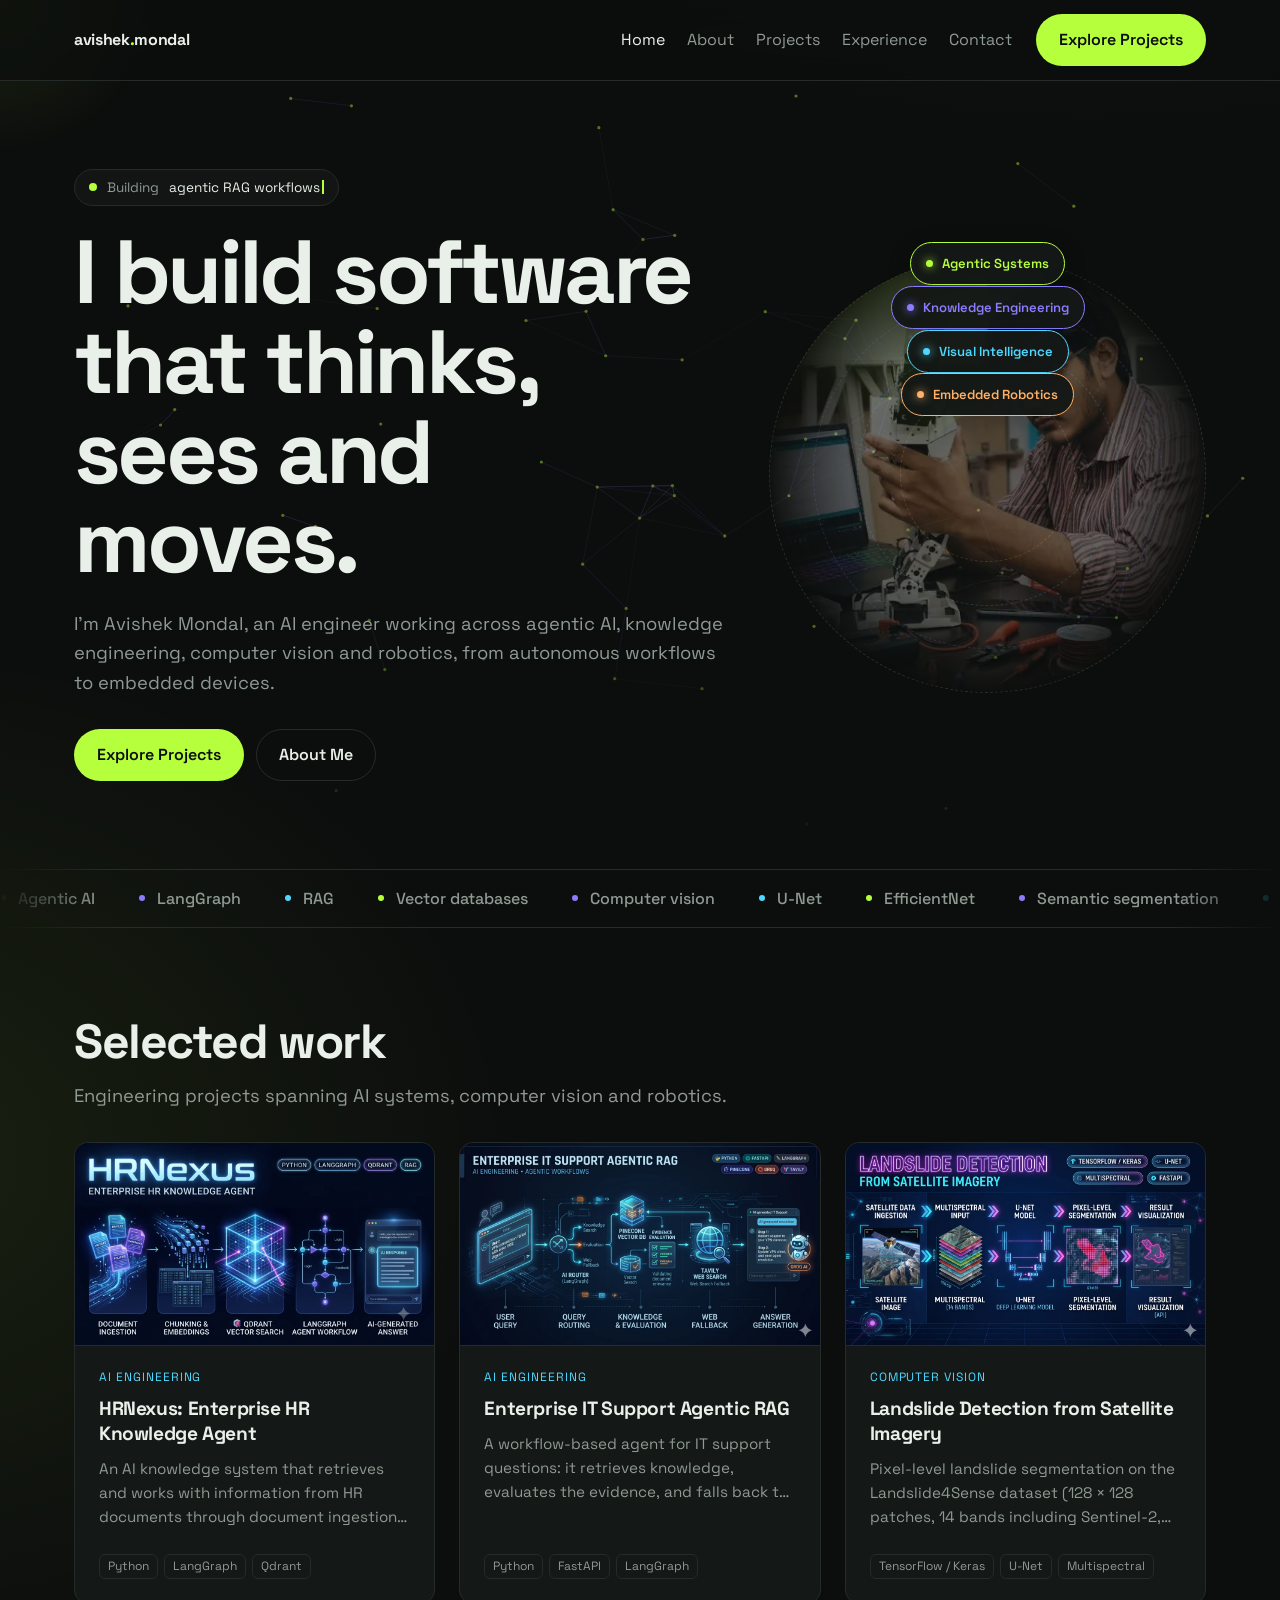
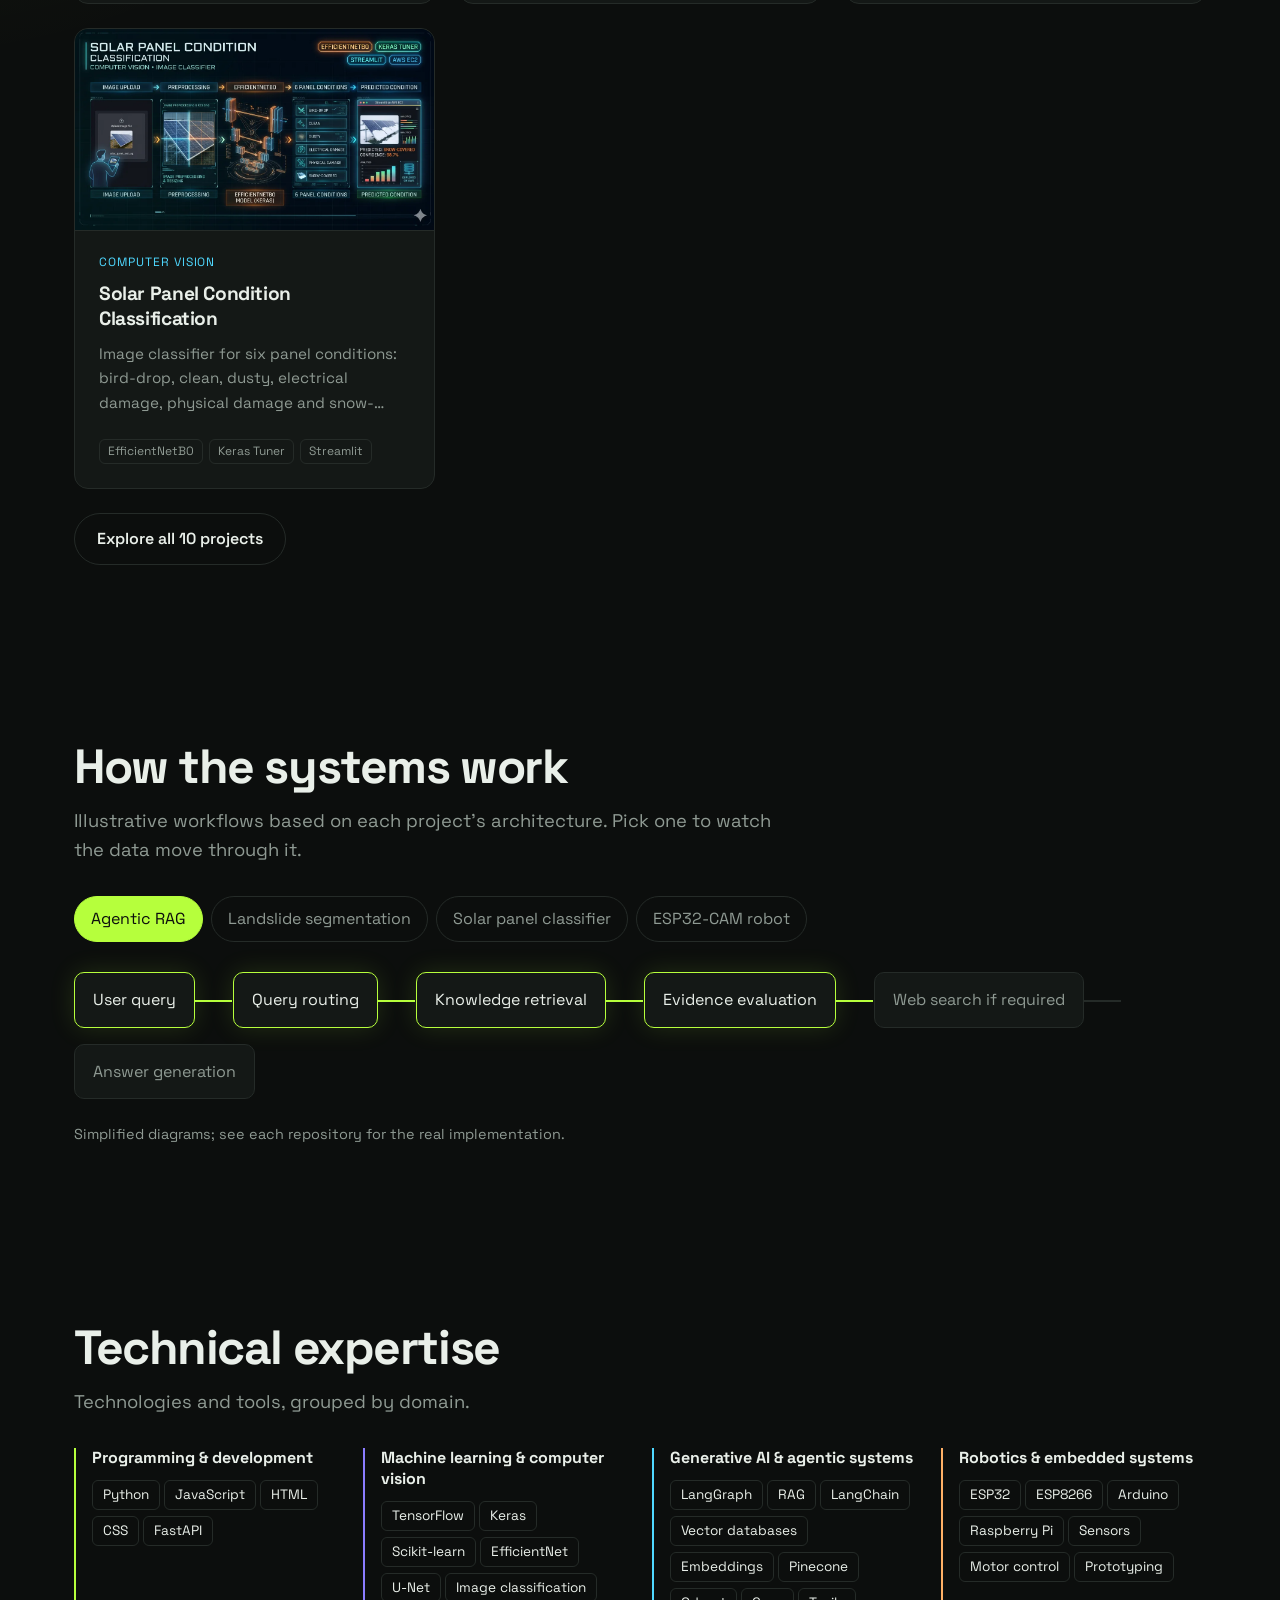
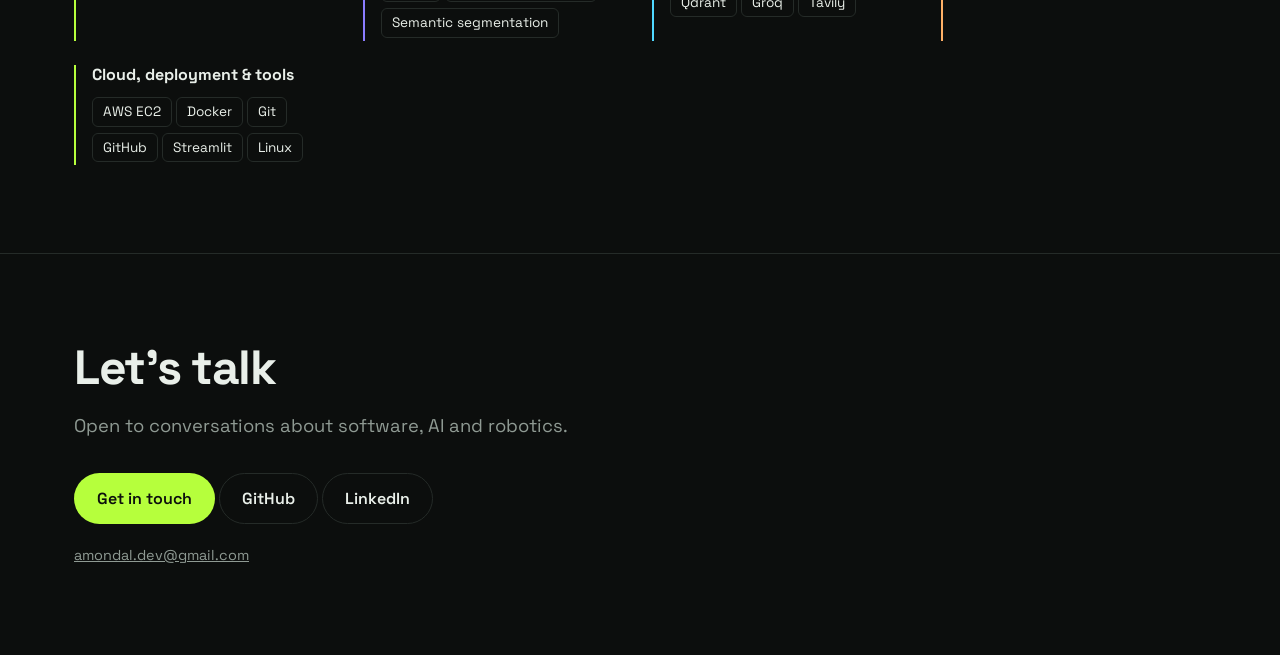
==== commit b5c5bd71: "added image" ====
--- a/Portfolio/index.html
+++ b/Portfolio/index.html
@@ -53,12 +53,12 @@
                 </div>
             </div>
 
-            <div class="orbit" aria-hidden="true">
-                <div class="orbit-track orbit-1"><div class="orbit-label label-agentic"><span class="label-dot"></span>Agentic Systems</div></div>
-                <div class="orbit-track orbit-2"><div class="orbit-label label-knowledge"><span class="label-dot"></span>Knowledge Engineering</div></div>
-                <div class="orbit-track orbit-3"><div class="orbit-label label-vision"><span class="label-dot"></span>Visual Intelligence</div></div>
-                <div class="orbit-track orbit-4"><div class="orbit-label label-robotics"><span class="label-dot"></span>Embedded Robotics</div></div>
-                <div class="orbit-core"><div class="core-glow"></div><span>AI</span><small>ENGINEERING</small></div>
+            <div class="orbit">
+                <div class="orbit-track orbit-1" aria-hidden="true"><div class="orbit-label label-agentic"><span class="label-dot"></span>Agentic Systems</div></div>
+                <div class="orbit-track orbit-2" aria-hidden="true"><div class="orbit-label label-knowledge"><span class="label-dot"></span>Knowledge Engineering</div></div>
+                <div class="orbit-track orbit-3" aria-hidden="true"><div class="orbit-label label-vision"><span class="label-dot"></span>Visual Intelligence</div></div>
+                <div class="orbit-track orbit-4" aria-hidden="true"><div class="orbit-label label-robotics"><span class="label-dot"></span>Embedded Robotics</div></div>
+                <img class="orbit-photo" src="assets/images/portfolio.webp" alt="Avishek Mondal at his workbench with a humanoid robot" width="505" height="470" fetchpriority="high">
             </div>
         </section>
 
--- a/Portfolio/css/style.css
+++ b/Portfolio/css/style.css
@@ -226,4 +226,36 @@
   .hl span,.rv{opacity:1;transform:none}
   .glow{display:none}
   .orbit-track,.orbit-label,.core-glow{animation:none!important}
-}+}
+/* Project screenshots
+.card{overflow:hidden}
+.thumb{display:block;width:calc(100% + 44px);margin:-22px -22px 16px;aspect-ratio:16/10;object-fit:cover;object-position:top;border-bottom:1px solid var(--line);transition:transform .5s ease}
+.card:hover .thumb{transform:scale(1.04)}
+.dimg{display:block;width:100%;height:auto;margin-bottom:16px;border:1px solid var(--line);border-radius:10px}
+@media(prefers-reduced-motion:reduce){.thumb{transition:none}.card:hover .thumb{transform:none}} */
+
+
+/* Project cards with screenshots
+.card{display:flex;flex-direction:column;align-items:stretch;justify-content:flex-start;padding:0;overflow:hidden}
+.card .thumb{display:block;width:100%;height:auto;aspect-ratio:16/9;object-fit:cover;object-position:center;margin:0;border-bottom:1px solid var(--line);transition:transform .5s ease}
+.card:hover .thumb{transform:scale(1.04)}
+.card .body{padding:22px;display:flex;flex-direction:column;align-items:flex-start;flex:1}
+.ph-img{width:100%;aspect-ratio:16/9;background:linear-gradient(135deg,#1c2420,#10161a);border-bottom:1px solid var(--line)}
+.dimg{display:block;width:100%;height:auto;margin-bottom:16px;border:1px solid var(--line);border-radius:10px}
+@media(prefers-reduced-motion:reduce){.card .thumb{transition:none}.card:hover .thumb{transform:none}} */
+
+
+/* Project cards: final layout */
+.grid{gap:24px}
+.card{display:flex;flex-direction:column;align-items:stretch;justify-content:flex-start;padding:0;overflow:hidden;text-align:left}
+.card .thumb,.ph-img{display:block;width:100%;aspect-ratio:16/9;margin:0;border-bottom:1px solid var(--line)}
+.card .thumb{height:auto;object-fit:cover;transition:transform .5s ease}
+.card:hover .thumb{transform:scale(1.04)}
+.ph-img{background:linear-gradient(135deg,#1c2420,#10161a)}
+.card .body{display:flex;flex-direction:column;align-items:flex-start;flex:1;gap:10px;padding:22px 24px 24px}
+.card small{font-size:.75rem;letter-spacing:.08em;text-transform:uppercase}
+.card h3{margin:0;font-size:1.2rem;letter-spacing:-.02em}
+.card p{margin:0;color:var(--mut);font-size:.95rem;line-height:1.6;display:-webkit-box;-webkit-line-clamp:3;-webkit-box-orient:vertical;overflow:hidden}
+.card .tags{margin-top:auto;padding-top:14px}
+.dimg{display:block;width:100%;height:auto;margin-bottom:16px;border:1px solid var(--line);border-radius:10px}
+@media(prefers-reduced-motion:reduce){.card .thumb{transition:none}.card:hover .thumb{transform:none}}
--- a/Portfolio/css/pages/home.css
+++ b/Portfolio/css/pages/home.css
@@ -46,4 +46,23 @@
   .orbit::after,.status i,#typed::after{animation:none}
   .orbit{transition:none}
   .ticker-track{animation:none;flex-wrap:wrap;width:auto;justify-content:center;padding:0 20px}
-}+}
+/* Hero photo: large, faded, behind the orbit */
+.orbit{max-width:520px}
+.orbit-1{width:100%;height:100%}
+.orbit-2{width:80%;height:80%}
+.orbit-3{width:60%;height:60%}
+.orbit-4{width:40%;height:40%}
+
+.orbit-photo{
+  position:absolute;inset:0;z-index:0;
+  width:100%;height:100%;
+  object-fit:cover;object-position:62% 30%;
+  border:0;border-radius:50%;box-shadow:none;
+  opacity:.4;
+  -webkit-mask-image:radial-gradient(circle,#000 45%,transparent 72%);
+          mask-image:radial-gradient(circle,#000 45%,transparent 72%);
+}
+.orbit-track{z-index:1}
+
+@media(max-width:820px){.orbit-photo{width:100%;opacity:.35}}
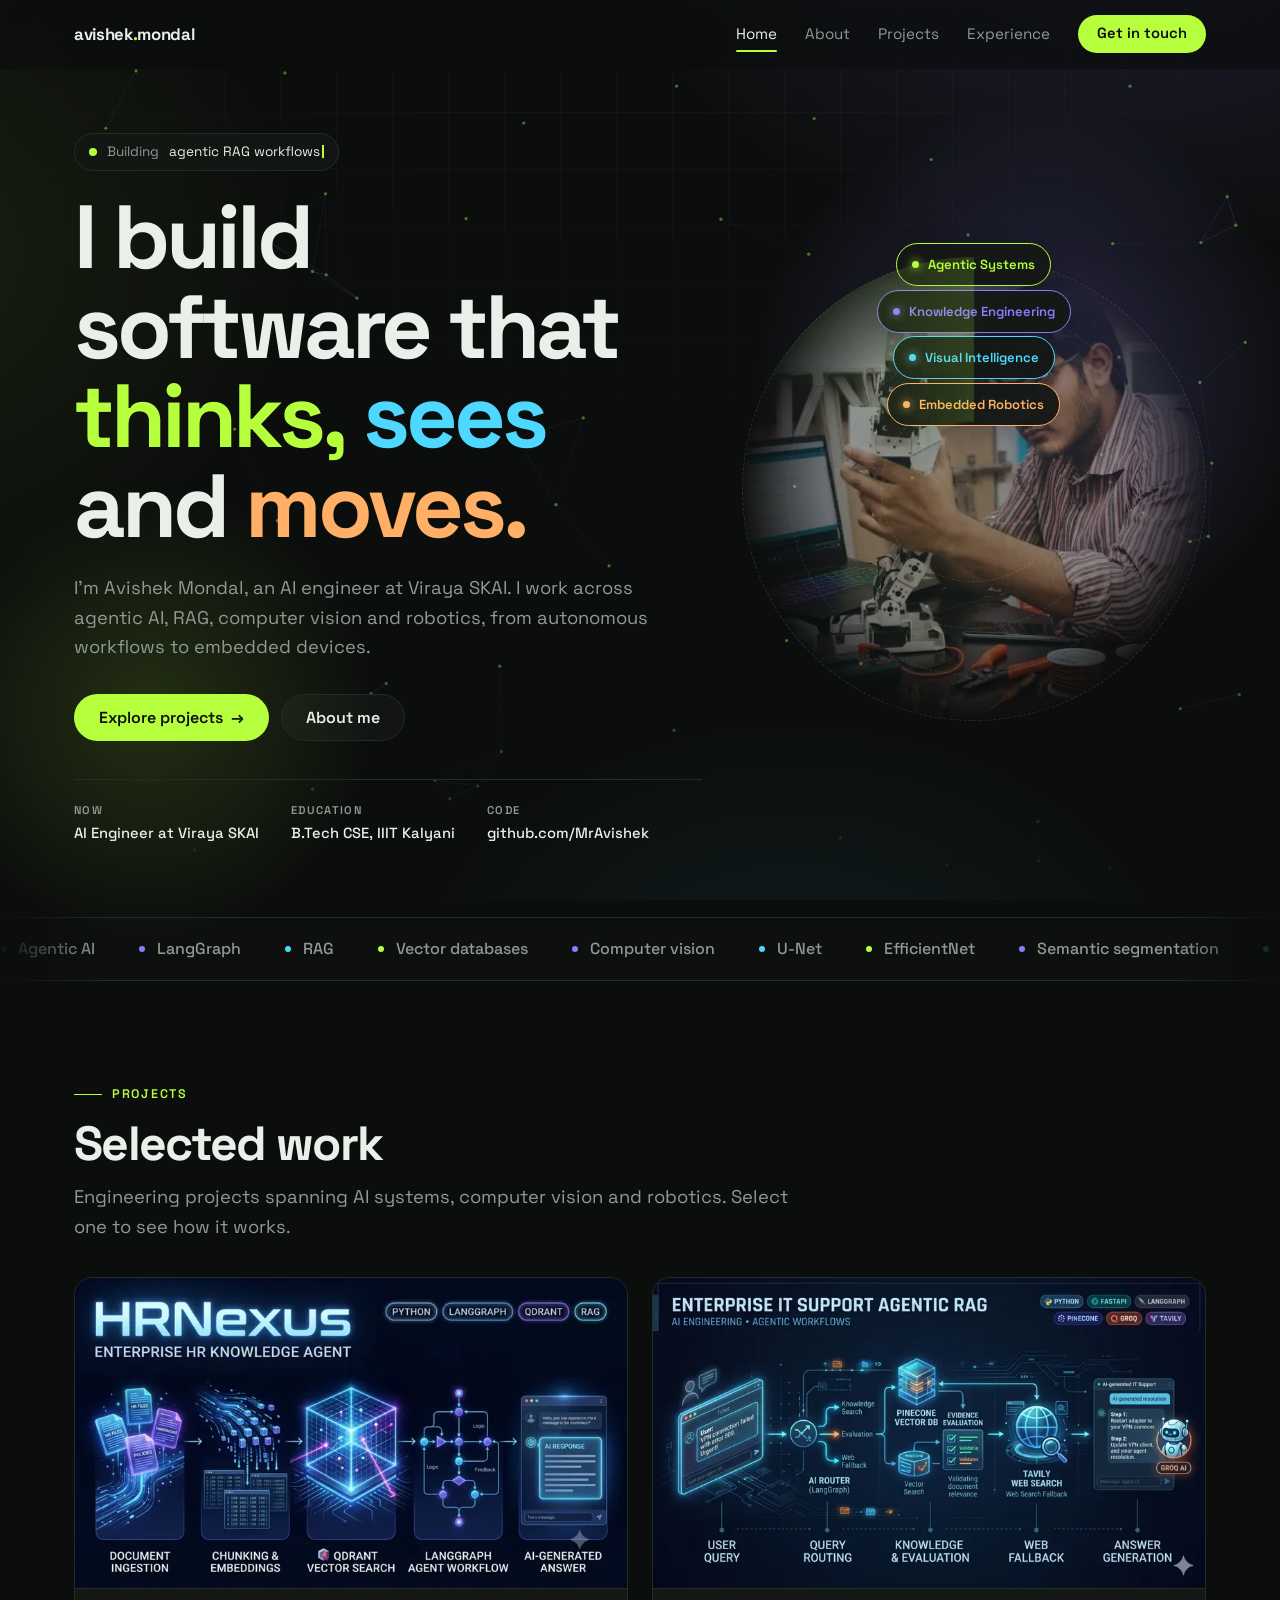
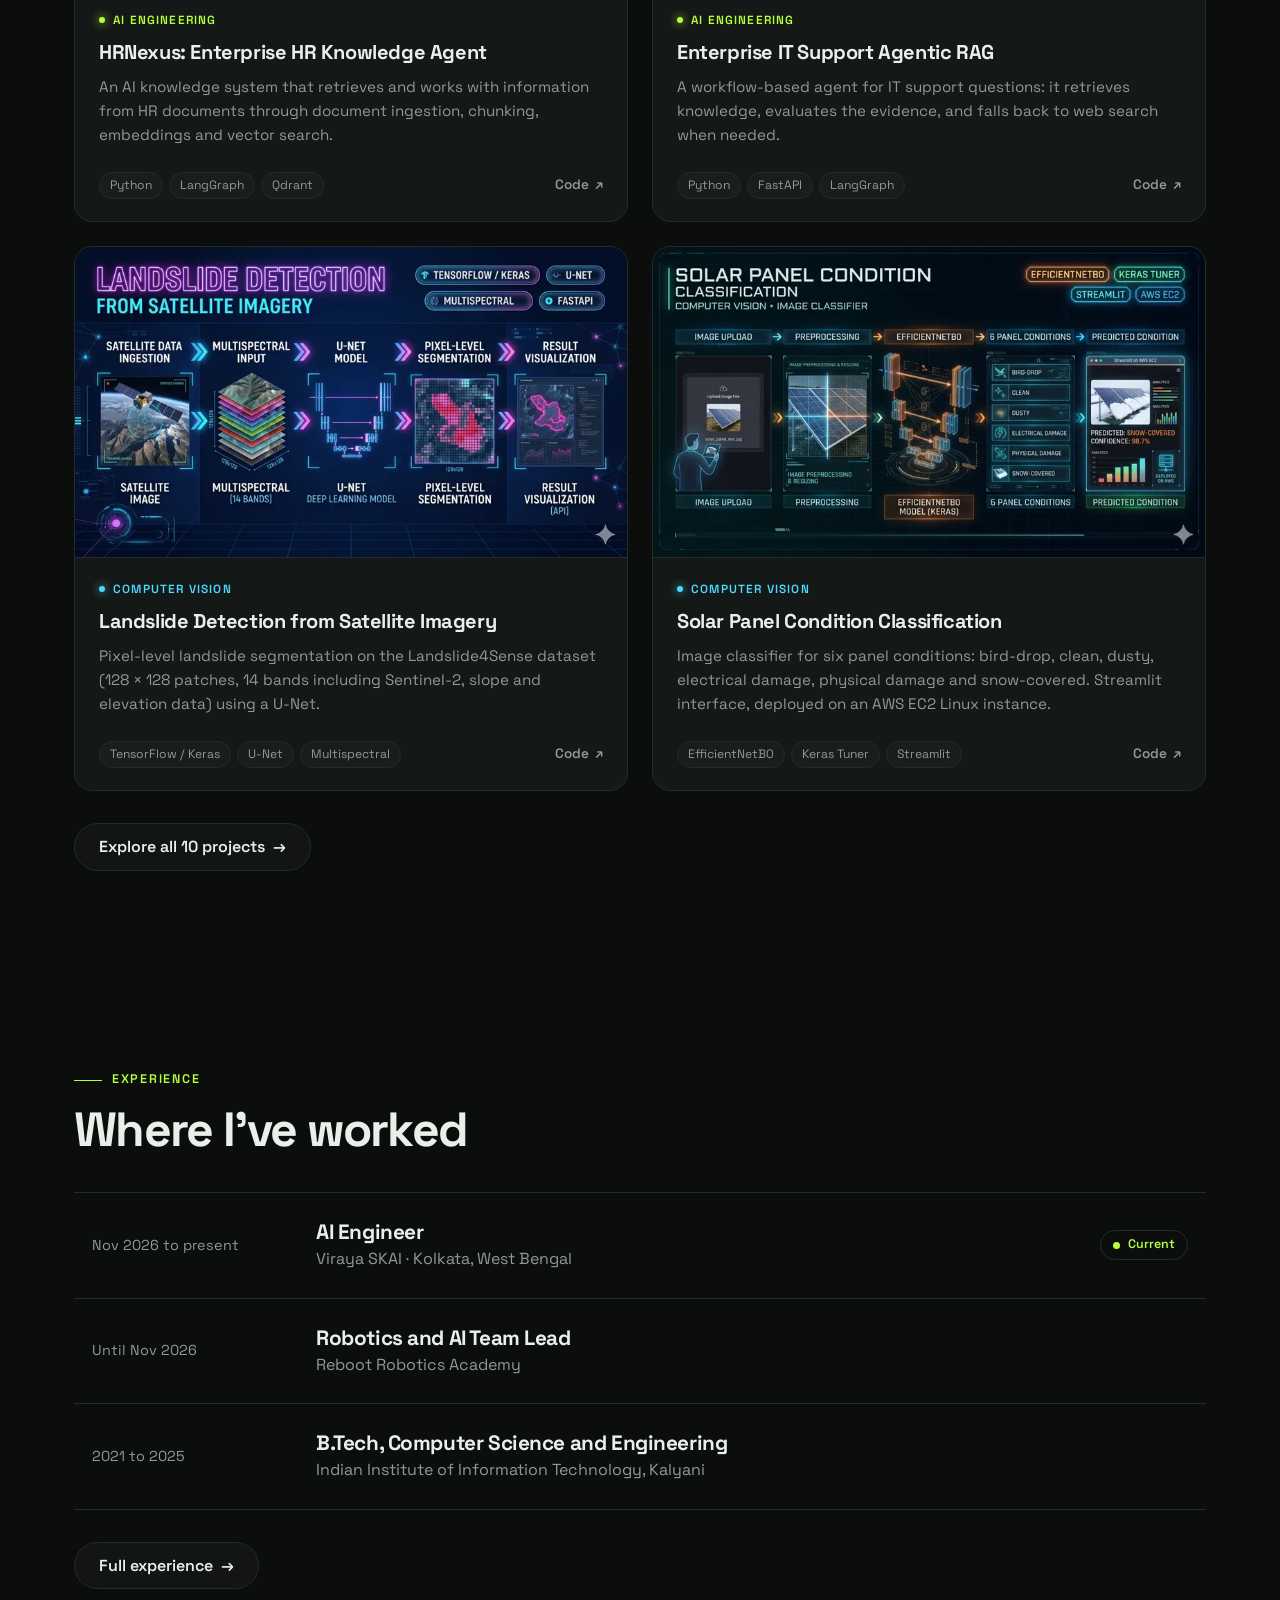
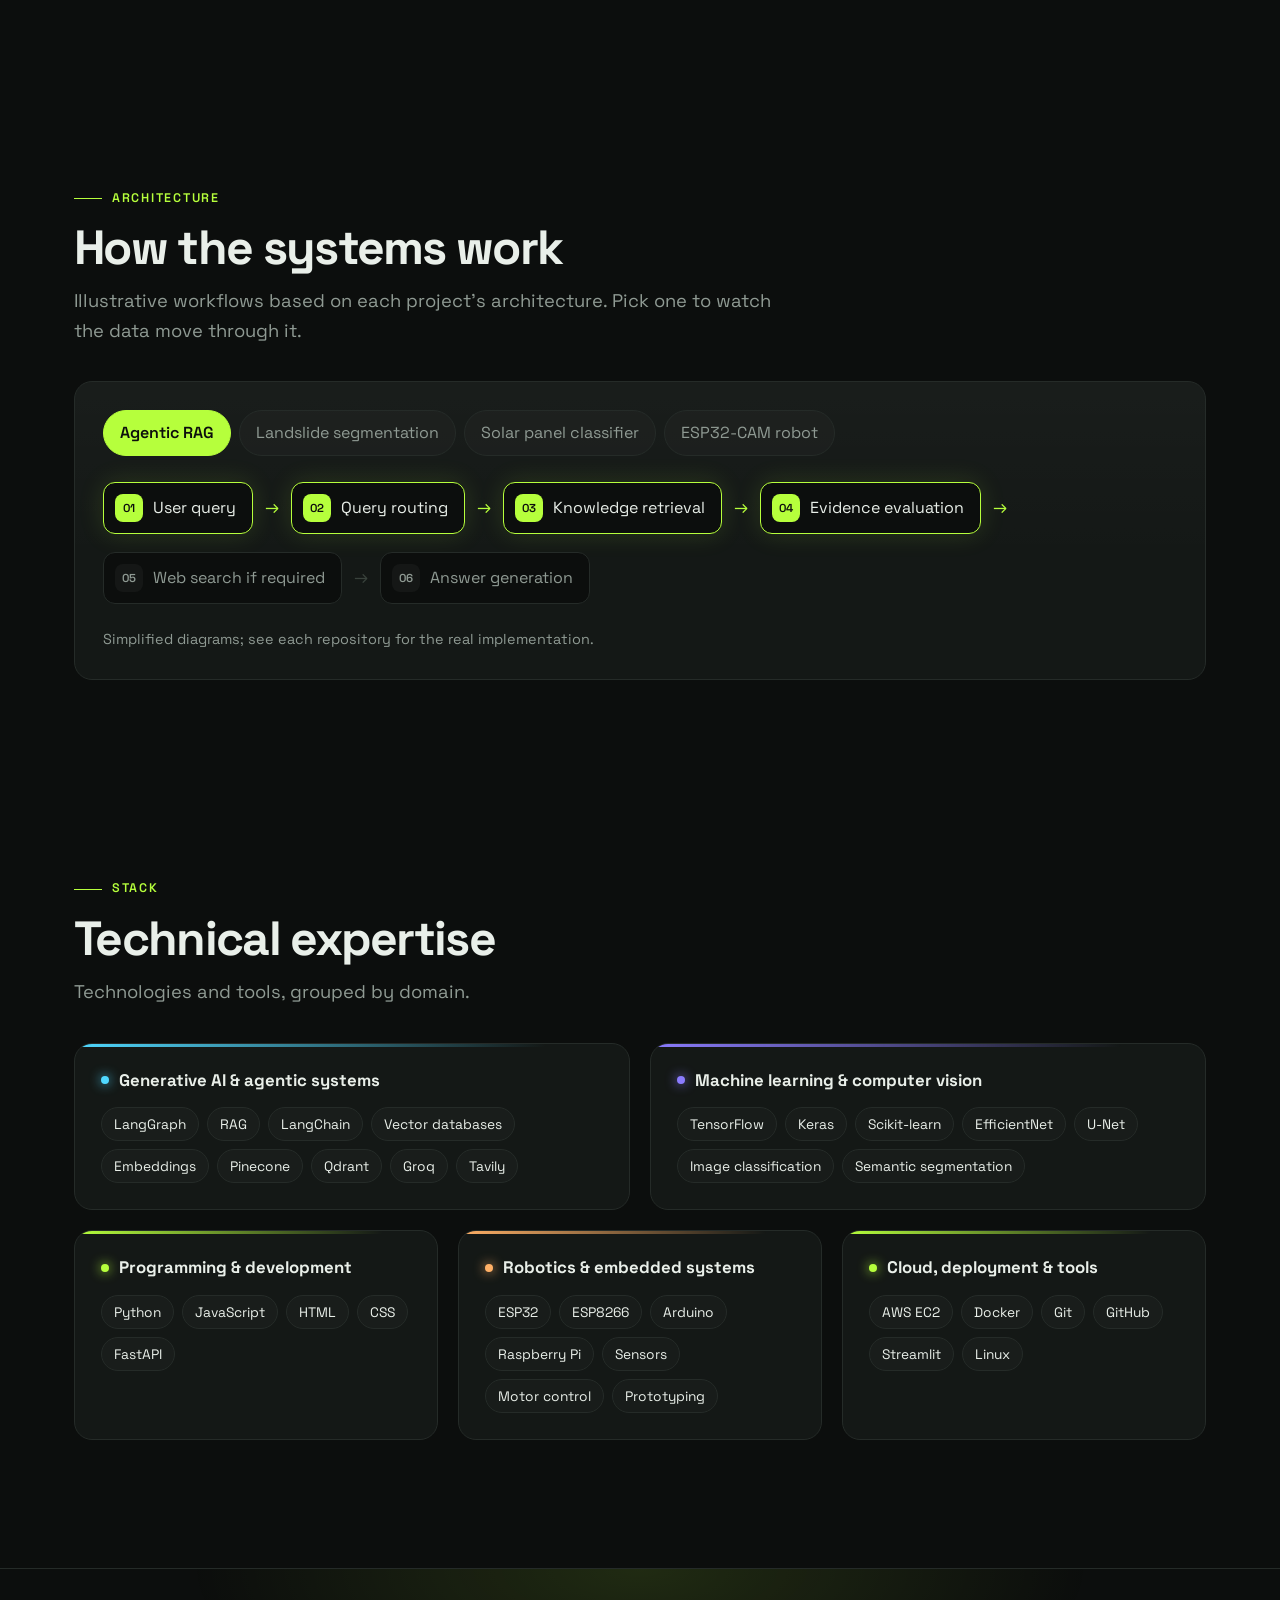
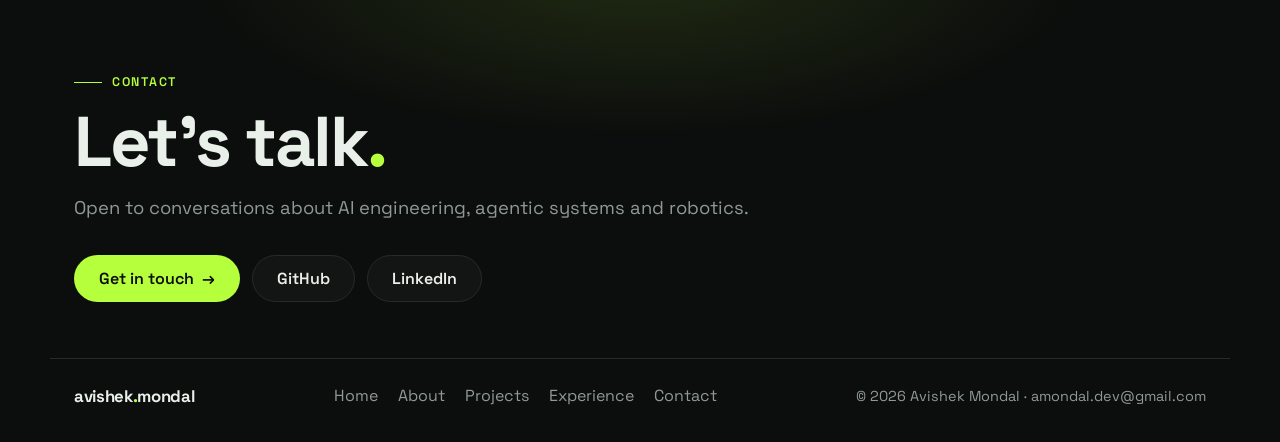
==== commit 2fdc2930: "Initial commit: portfolio site Static portfolio for Avishek Mondal (HTML, CSS and JavaScript, no bui" ====
--- a/Portfolio/index.html
+++ b/Portfolio/index.html
@@ -1,27 +1,108 @@
-<!DOCTYPE html>
+<!doctype html>
 <html lang="en">
 <head>
-    <meta charset="UTF-8">
-    <meta name="viewport" content="width=device-width, initial-scale=1.0">
+    <meta charset="utf-8">
+    <meta name="viewport" content="width=device-width, initial-scale=1">
+    <title>Avishek Mondal | AI Engineer: Agentic AI, RAG and Robotics</title>
+    <meta name="description" content="Avishek Mondal is an AI engineer at Viraya SKAI building agentic AI, RAG systems, computer vision models and embedded robotics. See projects and experience.">
     <meta name="author" content="Avishek Mondal">
-    <meta name="description" content="Portfolio of Avishek Mondal, AI engineer working across agentic AI, RAG, computer vision, deep learning, robotics and embedded systems.">
-    <meta name="keywords" content="Avishek Mondal, AI Engineer, Agentic AI, RAG, LangGraph, Computer Vision, Robotics, Python, FastAPI">
-    <meta name="robots" content="index, follow">
+    <meta name="robots" content="index, follow, max-image-preview:large">
+    <link rel="canonical" href="https://amondal-dev.in/">
     <meta name="theme-color" content="#0c0e0d">
-    <title>Avishek Mondal | AI Engineer and Robotics</title>
+    <meta name="color-scheme" content="dark">
+
     <meta property="og:type" content="website">
-    <meta property="og:title" content="Avishek Mondal | AI Engineer and Robotics">
-    <meta property="og:description" content="Agentic AI, knowledge engineering, computer vision and embedded robotics.">
-    <!-- <meta property="og:image" content="assets/images/og-preview.jpg"> -->
+    <meta property="og:site_name" content="Avishek Mondal">
+    <meta property="og:locale" content="en_IN">
+    <meta property="og:url" content="https://amondal-dev.in/">
+    <meta property="og:title" content="Avishek Mondal | AI Engineer">
+    <meta property="og:description" content="AI engineer at Viraya SKAI. Agentic AI, RAG, computer vision and embedded robotics.">
+    <meta property="og:image" content="https://amondal-dev.in/assets/images/og-preview.jpg">
+    <meta property="og:image:width" content="1200">
+    <meta property="og:image:height" content="630">
+    <meta property="og:image:alt" content="Avishek Mondal, AI Engineer, working beside a robotic arm">
+    <meta name="twitter:card" content="summary_large_image">
+    <meta name="twitter:title" content="Avishek Mondal | AI Engineer">
+    <meta name="twitter:description" content="AI engineer at Viraya SKAI. Agentic AI, RAG, computer vision and embedded robotics.">
+    <meta name="twitter:image" content="https://amondal-dev.in/assets/images/og-preview.jpg">
+
+    <link rel="icon" href="favicon.ico" sizes="48x48">
     <link rel="icon" type="image/svg+xml" href="assets/images/favicon.svg">
+    <link rel="apple-touch-icon" href="assets/images/apple-touch-icon.png">
+
     <link rel="preconnect" href="https://fonts.googleapis.com">
     <link rel="preconnect" href="https://fonts.gstatic.com" crossorigin>
     <link href="https://fonts.googleapis.com/css2?family=Space+Grotesk:wght@400;500;600;700&display=swap" rel="stylesheet">
     <link rel="stylesheet" href="css/style.css">
     <link rel="stylesheet" href="css/pages/home.css">
+    <script>document.documentElement.classList.add("js")</script>
+
+    <script type="application/ld+json">
+    {
+      "@context": "https://schema.org",
+      "@graph": [
+        {
+          "@type": "WebSite",
+          "@id": "https://amondal-dev.in/#website",
+          "url": "https://amondal-dev.in/",
+          "name": "Avishek Mondal",
+          "description": "Portfolio of Avishek Mondal, AI engineer.",
+          "inLanguage": "en",
+          "publisher": { "@id": "https://amondal-dev.in/#person" }
+        },
+        {
+          "@type": "Person",
+          "@id": "https://amondal-dev.in/#person",
+          "name": "Avishek Mondal",
+          "url": "https://amondal-dev.in/",
+          "image": "https://amondal-dev.in/assets/images/og-preview.jpg",
+          "jobTitle": "AI Engineer",
+          "description": "AI engineer working across agentic AI, RAG, computer vision and embedded robotics.",
+          "email": "mailto:amondal.dev@gmail.com",
+          "worksFor": {
+            "@type": "Organization",
+            "name": "Viraya SKAI Private Limited",
+            "address": {
+              "@type": "PostalAddress",
+              "addressLocality": "Kolkata",
+              "addressRegion": "West Bengal",
+              "addressCountry": "IN"
+            }
+          },
+          "alumniOf": {
+            "@type": "CollegeOrUniversity",
+            "name": "Indian Institute of Information Technology, Kalyani"
+          },
+          "knowsAbout": ["Agentic AI", "Retrieval-augmented generation", "LangGraph", "Vector databases", "Computer vision", "Deep learning", "Robotics", "Embedded systems"],
+          "sameAs": [
+            "https://github.com/MrAvishek",
+            "https://www.linkedin.com/in/avishek-mondal-ovi/"
+          ]
+        }
+      ]
+    }
+    </script>
+    <script type="speculationrules">
+    {"prerender":[{"where":{"and":[{"href_matches":"/*"},{"not":{"selector_matches":"[target=_blank]"}}]},"eagerness":"moderate"}]}
+    </script>
 </head>
 <body>
     <a class="skip" href="#main-content">Skip to content</a>
+
+    <header class="site-header">
+        <nav class="nav" aria-label="Main">
+            <a class="logo" href="index.html" aria-label="Avishek Mondal, home">avishek<b>.</b>mondal</a>
+            <button id="burger" type="button" aria-expanded="false" aria-controls="menu" aria-label="Menu"><span></span><span></span></button>
+            <ul id="menu">
+                <li><a href="index.html" aria-current="page">Home</a></li>
+                <li><a href="about.html">About</a></li>
+                <li><a href="projects.html">Projects</a></li>
+                <li><a href="about.html#experience">Experience</a></li>
+                <li class="nav-cta"><a class="btn sm" href="contact.html">Get in touch</a></li>
+            </ul>
+        </nav>
+    </header>
+
     <main id="main-content">
 
         <!-- HERO -->
@@ -29,28 +110,34 @@
             <canvas id="field" aria-hidden="true"></canvas>
 
             <div class="hero-content">
-                <p class="status"><i aria-hidden="true"></i><span>Building</span> <span id="typed"></span></p>
+                <p class="status"><i aria-hidden="true"></i><span>Building</span> <span id="typed">agentic RAG workflows</span></p>
 
                 <h1 class="hl" aria-label="I build software that thinks, sees and moves.">
-                    <span style="animation-delay:.1s">I build</span>
-                    <span style="animation-delay:.25s">software</span>
-                    <span style="animation-delay:.4s">that</span>
-                    <span style="animation-delay:.55s">thinks,</span>
-                    <span style="animation-delay:.7s">sees</span>
-                    <span style="animation-delay:.85s">and</span>
-                    <span style="animation-delay:1s">moves.</span>
+                    <span style="--i:0">I build</span>
+                    <span style="--i:1">software</span>
+                    <span style="--i:2">that</span>
+                    <span style="--i:3" class="w-think">thinks,</span>
+                    <span style="--i:4" class="w-see">sees</span>
+                    <span style="--i:5">and</span>
+                    <span style="--i:6" class="w-move">moves.</span>
                 </h1>
 
                 <p class="lead">
-                    I'm Avishek Mondal, an AI engineer working across agentic AI,
-                    knowledge engineering, computer vision and robotics, from
+                    I'm Avishek Mondal, an AI engineer at Viraya SKAI. I work
+                    across agentic AI, RAG, computer vision and robotics, from
                     autonomous workflows to embedded devices.
                 </p>
 
                 <div class="hero-actions">
-                    <a href="projects.html" class="btn">Explore Projects</a>
-                    <a href="about.html" class="btn ghost">About Me</a>
+                    <a href="projects.html" class="btn">Explore projects <span class="arr" aria-hidden="true">→</span></a>
+                    <a href="about.html" class="btn ghost">About me</a>
                 </div>
+
+                <ul class="hero-meta">
+                    <li><span>Now</span>AI Engineer at Viraya SKAI</li>
+                    <li><span>Education</span>B.Tech CSE, IIIT Kalyani</li>
+                    <li><span>Code</span><a href="https://github.com/MrAvishek" target="_blank" rel="me noopener">github.com/MrAvishek</a></li>
+                </ul>
             </div>
 
             <div class="orbit">
@@ -58,7 +145,7 @@
                 <div class="orbit-track orbit-2" aria-hidden="true"><div class="orbit-label label-knowledge"><span class="label-dot"></span>Knowledge Engineering</div></div>
                 <div class="orbit-track orbit-3" aria-hidden="true"><div class="orbit-label label-vision"><span class="label-dot"></span>Visual Intelligence</div></div>
                 <div class="orbit-track orbit-4" aria-hidden="true"><div class="orbit-label label-robotics"><span class="label-dot"></span>Embedded Robotics</div></div>
-                <img class="orbit-photo" src="assets/images/portfolio.webp" alt="Avishek Mondal at his workbench with a humanoid robot" width="505" height="470" fetchpriority="high">
+                <img class="orbit-photo" src="assets/images/portfolio.webp" alt="Avishek Mondal at his workbench with a humanoid robot" width="505" height="470" fetchpriority="high" decoding="async">
             </div>
         </section>
 
@@ -74,51 +161,188 @@
         <!-- SELECTED WORK -->
         <section id="selected-work">
             <div class="section-heading">
+                <p class="eyebrow rv">Projects</p>
                 <h2 class="rv">Selected work</h2>
-                <p class="lead rv">Engineering projects spanning AI systems, computer vision and robotics.</p>
-            </div>
-            <div class="grid rv" id="grid" data-limit="4" aria-label="Featured projects"></div>
+                <p class="lead rv">Engineering projects spanning AI systems, computer vision and robotics. Select one to see how it works.</p>
+            </div>
+            <div class="grid featured" id="grid" aria-label="Featured projects">
+                <article class="card rv" id="hrnexus" data-cat="AI Engineering" data-flow="HR documents|Chunking|Embeddings|Qdrant retrieval|Agent workflow|Answer" data-full="assets/images/hrnexus.webp">
+                  <div class="thumb-wrap">
+                    <img class="thumb" src="assets/images/hrnexus-800.webp" srcset="assets/images/hrnexus-800.webp 800w, assets/images/hrnexus.webp 1200w" sizes="(max-width: 820px) 92vw, 566px" alt="HRNexus: Enterprise HR Knowledge Agent project preview" width="1200" height="670" loading="lazy" decoding="async">
+                  </div>
+                  <div class="body">
+                    <p class="card-cat">AI Engineering</p>
+                    <h3 class="card-title"><button type="button" class="card-open" aria-haspopup="dialog">HRNexus: Enterprise HR Knowledge Agent</button></h3>
+                    <p class="card-desc">An AI knowledge system that retrieves and works with information from HR documents through document ingestion, chunking, embeddings and vector search.</p>
+                    <div class="card-foot">
+                      <ul class="tags"><li>Python</li><li>LangGraph</li><li>Qdrant</li><li>RAG</li></ul>
+                      <a class="card-repo" href="https://github.com/MrAvishek/HRNexus-Enterprise-HR-Knowledge-Agent" target="_blank" rel="noopener">Code <span aria-hidden="true">↗</span><span class="sr-only"> for HRNexus: Enterprise HR Knowledge Agent on GitHub</span></a>
+                    </div>
+                  </div>
+                </article>
+
+                <article class="card rv" id="it-support-agent" data-cat="AI Engineering" data-flow="User query|Query routing|Knowledge retrieval|Evidence evaluation|Web search if required|Answer generation" data-full="assets/images/it-support-agent.webp">
+                  <div class="thumb-wrap">
+                    <img class="thumb" src="assets/images/it-support-agent-800.webp" srcset="assets/images/it-support-agent-800.webp 800w, assets/images/it-support-agent.webp 1200w" sizes="(max-width: 820px) 92vw, 566px" alt="Enterprise IT Support Agentic RAG project preview" width="1200" height="670" loading="lazy" decoding="async">
+                  </div>
+                  <div class="body">
+                    <p class="card-cat">AI Engineering</p>
+                    <h3 class="card-title"><button type="button" class="card-open" aria-haspopup="dialog">Enterprise IT Support Agentic RAG</button></h3>
+                    <p class="card-desc">A workflow-based agent for IT support questions: it retrieves knowledge, evaluates the evidence, and falls back to web search when needed.</p>
+                    <div class="card-foot">
+                      <ul class="tags"><li>Python</li><li>FastAPI</li><li>LangGraph</li><li>Pinecone</li><li>Groq</li><li>Tavily</li></ul>
+                      <a class="card-repo" href="https://github.com/MrAvishek/Enterprise_IT_Support_Agentic_RAG" target="_blank" rel="noopener">Code <span aria-hidden="true">↗</span><span class="sr-only"> for Enterprise IT Support Agentic RAG on GitHub</span></a>
+                    </div>
+                  </div>
+                </article>
+
+                <article class="card rv" id="landslide-detection" data-cat="Computer Vision" data-flow="Satellite image|Multispectral input|U-Net model|Pixel-level segmentation|Result visualization" data-full="assets/images/landslide-detection.webp">
+                  <div class="thumb-wrap">
+                    <img class="thumb" src="assets/images/landslide-detection-800.webp" srcset="assets/images/landslide-detection-800.webp 800w, assets/images/landslide-detection.webp 1200w" sizes="(max-width: 820px) 92vw, 566px" alt="Landslide Detection from Satellite Imagery project preview" width="1200" height="670" loading="lazy" decoding="async">
+                  </div>
+                  <div class="body">
+                    <p class="card-cat">Computer Vision</p>
+                    <h3 class="card-title"><button type="button" class="card-open" aria-haspopup="dialog">Landslide Detection from Satellite Imagery</button></h3>
+                    <p class="card-desc">Pixel-level landslide segmentation on the Landslide4Sense dataset (128 × 128 patches, 14 bands including Sentinel-2, slope and elevation data) using a U-Net.</p>
+                    <div class="card-foot">
+                      <ul class="tags"><li>TensorFlow / Keras</li><li>U-Net</li><li>Multispectral</li><li>FastAPI</li></ul>
+                      <a class="card-repo" href="https://github.com/MrAvishek/Landslide-Detection-by-satellite-image-processing-with-Deep-learning-" target="_blank" rel="noopener">Code <span aria-hidden="true">↗</span><span class="sr-only"> for Landslide Detection from Satellite Imagery on GitHub</span></a>
+                    </div>
+                  </div>
+                </article>
+
+                <article class="card rv" id="solar-panel" data-cat="Computer Vision" data-flow="Image upload|Preprocessing|EfficientNetB0|Classification|Predicted panel condition" data-full="assets/images/solar-panel.webp">
+                  <div class="thumb-wrap">
+                    <img class="thumb" src="assets/images/solar-panel-800.webp" srcset="assets/images/solar-panel-800.webp 800w, assets/images/solar-panel.webp 1200w" sizes="(max-width: 820px) 92vw, 566px" alt="Solar Panel Condition Classification project preview" width="1200" height="670" loading="lazy" decoding="async">
+                  </div>
+                  <div class="body">
+                    <p class="card-cat">Computer Vision</p>
+                    <h3 class="card-title"><button type="button" class="card-open" aria-haspopup="dialog">Solar Panel Condition Classification</button></h3>
+                    <p class="card-desc">Image classifier for six panel conditions: bird-drop, clean, dusty, electrical damage, physical damage and snow-covered. Streamlit interface, deployed on an AWS EC2 Linux instance.</p>
+                    <div class="card-foot">
+                      <ul class="tags"><li>EfficientNetB0</li><li>Keras Tuner</li><li>Streamlit</li><li>AWS EC2</li></ul>
+                      <a class="card-repo" href="https://github.com/MrAvishek/Panel-Classifier" target="_blank" rel="noopener">Code <span aria-hidden="true">↗</span><span class="sr-only"> for Solar Panel Condition Classification on GitHub</span></a>
+                    </div>
+                  </div>
+                </article>
+            </div>
             <div class="section-action">
-                <a href="projects.html" class="btn ghost">Explore all 10 projects</a>
+                <a href="projects.html" class="btn ghost">Explore all 10 projects <span class="arr" aria-hidden="true">→</span></a>
+            </div>
+        </section>
+
+        <!-- EXPERIENCE SNAPSHOT -->
+        <section id="career">
+            <div class="section-heading">
+                <p class="eyebrow rv">Experience</p>
+                <h2 class="rv">Where I've worked</h2>
+            </div>
+            <ol class="exp-list">
+                <li class="exp-row spot rv">
+                    <span class="exp-when">Nov 2026 to present</span>
+                    <div>
+                        <h3>AI Engineer</h3>
+                        <p>Viraya SKAI · Kolkata, West Bengal</p>
+                    </div>
+                    <span class="exp-badge">Current</span>
+                </li>
+                <li class="exp-row spot rv">
+                    <span class="exp-when">Until Nov 2026</span>
+                    <div>
+                        <h3>Robotics and AI Team Lead</h3>
+                        <p>Reboot Robotics Academy</p>
+                    </div>
+                </li>
+                <li class="exp-row spot rv">
+                    <span class="exp-when">2021 to 2025</span>
+                    <div>
+                        <h3>B.Tech, Computer Science and Engineering</h3>
+                        <p>Indian Institute of Information Technology, Kalyani</p>
+                    </div>
+                </li>
+            </ol>
+            <div class="section-action">
+                <a href="about.html#experience" class="btn ghost">Full experience <span class="arr" aria-hidden="true">→</span></a>
             </div>
         </section>
 
         <!-- HOW SYSTEMS WORK -->
         <section id="pipelines">
             <div class="section-heading">
+                <p class="eyebrow rv">Architecture</p>
                 <h2 class="rv">How the systems work</h2>
                 <p class="lead rv">Illustrative workflows based on each project's architecture. Pick one to watch the data move through it.</p>
             </div>
-            <div class="pipe-tabs" id="pipe-tabs" role="tablist" aria-label="Project workflows"></div>
-            <ol id="pipe-nodes" aria-live="off"></ol>
-            <p class="pipe-note">Simplified diagrams; see each repository for the real implementation.</p>
+            <div class="pipe rv">
+                <div class="pipe-tabs" id="pipe-tabs" role="tablist" aria-label="Project workflows"></div>
+                <ol id="pipe-nodes" aria-live="off">
+                    <li>User query</li><li>Query routing</li><li>Knowledge retrieval</li><li>Evidence evaluation</li><li>Web search if required</li><li>Answer generation</li>
+                </ol>
+                <p class="pipe-note">Simplified diagrams; see each repository for the real implementation.</p>
+            </div>
         </section>
 
         <!-- SKILLS -->
         <section id="skills">
             <div class="section-heading">
+                <p class="eyebrow rv">Stack</p>
                 <h2 class="rv">Technical expertise</h2>
                 <p class="lead rv">Technologies and tools, grouped by domain.</p>
             </div>
-            <div class="skills rv">
-                <div style="--c:var(--lime)"><h3>Programming &amp; development</h3>
-                    <span>Python</span><span>JavaScript</span><span>HTML</span><span>CSS</span><span>FastAPI</span></div>
-                <div style="--c:var(--vio)"><h3>Machine learning &amp; computer vision</h3>
-                    <span>TensorFlow</span><span>Keras</span><span>Scikit-learn</span><span>EfficientNet</span><span>U-Net</span><span>Image classification</span><span>Semantic segmentation</span></div>
-                <div style="--c:var(--cy)"><h3>Generative AI &amp; agentic systems</h3>
-                    <span>LangGraph</span><span>RAG</span><span>LangChain</span><span>Vector databases</span><span>Embeddings</span><span>Pinecone</span><span>Qdrant</span><span>Groq</span><span>Tavily</span></div>
-                <div style="--c:var(--warm)"><h3>Robotics &amp; embedded systems</h3>
-                    <span>ESP32</span><span>ESP8266</span><span>Arduino</span><span>Raspberry Pi</span><span>Sensors</span><span>Motor control</span><span>Prototyping</span></div>
-                <div style="--c:var(--lime)"><h3>Cloud, deployment &amp; tools</h3>
-                    <span>AWS EC2</span><span>Docker</span><span>Git</span><span>GitHub</span><span>Streamlit</span><span>Linux</span></div>
+            <div class="skills">
+                <article class="skill-card spot rv" style="--c:var(--cy)">
+                    <h3>Generative AI &amp; agentic systems</h3>
+                    <ul><li>LangGraph</li><li>RAG</li><li>LangChain</li><li>Vector databases</li><li>Embeddings</li><li>Pinecone</li><li>Qdrant</li><li>Groq</li><li>Tavily</li></ul>
+                </article>
+                <article class="skill-card spot rv" style="--c:var(--vio)">
+                    <h3>Machine learning &amp; computer vision</h3>
+                    <ul><li>TensorFlow</li><li>Keras</li><li>Scikit-learn</li><li>EfficientNet</li><li>U-Net</li><li>Image classification</li><li>Semantic segmentation</li></ul>
+                </article>
+                <article class="skill-card spot rv" style="--c:var(--lime)">
+                    <h3>Programming &amp; development</h3>
+                    <ul><li>Python</li><li>JavaScript</li><li>HTML</li><li>CSS</li><li>FastAPI</li></ul>
+                </article>
+                <article class="skill-card spot rv" style="--c:var(--warm)">
+                    <h3>Robotics &amp; embedded systems</h3>
+                    <ul><li>ESP32</li><li>ESP8266</li><li>Arduino</li><li>Raspberry Pi</li><li>Sensors</li><li>Motor control</li><li>Prototyping</li></ul>
+                </article>
+                <article class="skill-card spot rv" style="--c:var(--lime)">
+                    <h3>Cloud, deployment &amp; tools</h3>
+                    <ul><li>AWS EC2</li><li>Docker</li><li>Git</li><li>GitHub</li><li>Streamlit</li><li>Linux</li></ul>
+                </article>
             </div>
         </section>
 
         <dialog id="dlg" aria-label="Project details"><div id="dbody"></div></dialog>
     </main>
 
-    <script src="js/projects.js"></script>
-    <script src="js/main.js"></script>
-    <script src="js/pages/home.js"></script>
+    <footer class="site-footer" id="contact">
+        <div class="wrap footer-cta">
+            <p class="eyebrow">Contact</p>
+            <h2>Let's talk<span class="accent">.</span></h2>
+            <p class="lead">Open to conversations about AI engineering, agentic systems and robotics.</p>
+            <p class="footer-actions">
+                <a class="btn" href="contact.html">Get in touch <span class="arr" aria-hidden="true">→</span></a>
+                <a class="btn ghost" href="https://github.com/MrAvishek" target="_blank" rel="me noopener">GitHub</a>
+                <a class="btn ghost" href="https://www.linkedin.com/in/avishek-mondal-ovi/" target="_blank" rel="me noopener">LinkedIn</a>
+            </p>
+        </div>
+        <div class="wrap footer-bottom">
+            <a class="logo" href="index.html">avishek<b>.</b>mondal</a>
+            <nav aria-label="Footer">
+                <ul>
+                    <li><a href="index.html">Home</a></li>
+                    <li><a href="about.html">About</a></li>
+                    <li><a href="projects.html">Projects</a></li>
+                    <li><a href="about.html#experience">Experience</a></li>
+                    <li><a href="contact.html">Contact</a></li>
+                </ul>
+            </nav>
+            <p class="ph">© <span id="year">2026</span> Avishek Mondal · <a href="mailto:amondal.dev@gmail.com">amondal.dev@gmail.com</a></p>
+        </div>
+    </footer>
+
+    <script src="js/main.js" defer></script>
+    <script src="js/pages/home.js" defer></script>
 </body>
-</html>+</html>
--- a/Portfolio/css/style.css
+++ b/Portfolio/css/style.css
@@ -1,261 +1,364 @@
 /* =========================================================
-   01. DESIGN TOKENS
+   Avishek Mondal portfolio: shared styles for every page
+   01 Tokens        06 Layout and headings   11 Footer
+   02 Base          07 Project cards         12 Utilities
+   03 Background    08 Filters               13 Page transitions
+   04 Header        09 Project dialog        14 Responsive
+   05 Buttons       10 Scroll reveal         15 Reduced motion
 ========================================================= */
+
+/* ---------- 01 Tokens ---------- */
 :root{
   --bg:#0c0e0d;--panel:#141816;--panel-hover:#191f1b;
   --line:#252b28;--line-hover:#39423c;
   --tx:#e9efe9;--mut:#8f9a93;
   --lime:#b6ff3c;--vio:#8b7cff;--cy:#4fd8ff;--warm:#ffb066;
-  --container:1180px;--radius:14px;
+  --grad:linear-gradient(100deg,var(--lime),var(--cy) 55%,var(--vio));
+  --container:1180px;--radius:14px;--radius-lg:18px;
+  --ease:cubic-bezier(.2,.8,.2,1);
   --transition-fast:.2s ease;--transition-normal:.3s ease;
-  --font-main:"Space Grotesk",system-ui,sans-serif;
-}
-
-/* =========================================================
-   02. RESET & BASE
-========================================================= */
-*{box-sizing:border-box;margin:0;padding:0}
-html{scroll-behavior:smooth;scroll-padding-top:90px}
+  --font-main:"Space Grotesk",system-ui,-apple-system,"Segoe UI",sans-serif;
+}
+
+/* ---------- 02 Base ---------- */
+*,*::before,*::after{box-sizing:border-box}
+*{margin:0;padding:0}
+html{
+  color-scheme:dark;scroll-behavior:smooth;scroll-padding-top:96px;
+  -webkit-text-size-adjust:100%;text-size-adjust:100%;
+  scrollbar-color:#2f3833 var(--bg);
+}
 body{
-  min-height:100vh;overflow-x:hidden;background-color:var(--bg);
-  background-image:radial-gradient(60vw 40vw at 85% -10%,#8b7cff22,transparent),radial-gradient(50vw 40vw at -10% 30%,#b6ff3c14,transparent);
-  color:var(--tx);font:16px/1.6 var(--font-main);
+  min-height:100vh;overflow-x:hidden;overflow-x:clip;
+  background:var(--bg);color:var(--tx);
+  font:16px/1.6 var(--font-main);
+  -webkit-font-smoothing:antialiased;text-rendering:optimizeLegibility;
 }
 a{color:inherit}
-img{display:block;max-width:100%}
+img{display:block;max-width:100%;height:auto}
 button,input,textarea{font:inherit}
 button{color:inherit}
+p{text-wrap:pretty}
 ::selection{background:var(--lime);color:var(--bg)}
 :focus-visible{outline:2px solid var(--lime);outline-offset:4px}
-
-/* =========================================================
-   03. GLOBAL BACKGROUND EFFECTS
-========================================================= */
-#bar{position:fixed;top:0;left:0;width:0;height:3px;background:linear-gradient(90deg,var(--lime),var(--cy));z-index:99}
-.glow{position:fixed;width:340px;height:340px;border-radius:50%;pointer-events:none;background:radial-gradient(#b6ff3c18,transparent 65%);transform:translate(-50%,-50%);z-index:0}
 main{position:relative;z-index:1}
 
-/* =========================================================
-   04. NAVIGATION
-========================================================= */
-header{position:sticky;top:0;z-index:50;background:#0c0e0dbb;backdrop-filter:blur(14px);-webkit-backdrop-filter:blur(14px);border-bottom:1px solid var(--line)}
+/* ---------- 03 Background ---------- */
+/* Soft colour washes and a faint grid, fixed behind the page. */
+body::before,body::after{content:"";position:fixed;inset:0;pointer-events:none}
+body::before{
+  z-index:-2;
+  background:
+    radial-gradient(60vw 40vw at 88% -10%,#8b7cff26,transparent 70%),
+    radial-gradient(50vw 42vw at -10% 28%,#b6ff3c14,transparent 70%),
+    radial-gradient(46vw 34vw at 62% 112%,#4fd8ff12,transparent 70%);
+}
+body::after{
+  z-index:-1;
+  background-image:linear-gradient(#ffffff07 1px,transparent 1px),linear-gradient(90deg,#ffffff07 1px,transparent 1px);
+  background-size:56px 56px;
+  -webkit-mask-image:radial-gradient(ellipse 85% 62% at 50% 0%,#000 25%,transparent 78%);
+          mask-image:radial-gradient(ellipse 85% 62% at 50% 0%,#000 25%,transparent 78%);
+}
+#bar{
+  position:fixed;inset:0 0 auto 0;height:3px;z-index:99;pointer-events:none;
+  background:linear-gradient(90deg,var(--lime),var(--cy),var(--vio));
+  transform:scaleX(0);transform-origin:left;
+}
+.glow{
+  position:fixed;left:-190px;top:-190px;width:380px;height:380px;z-index:0;
+  border-radius:50%;pointer-events:none;
+  background:radial-gradient(#b6ff3c14,transparent 65%);
+  transform:translate3d(-999px,-999px,0);will-change:transform;
+}
+
+/* ---------- 04 Header ---------- */
+.site-header{
+  position:sticky;top:0;z-index:50;
+  background:#0c0e0db3;
+  -webkit-backdrop-filter:blur(16px) saturate(140%);backdrop-filter:blur(16px) saturate(140%);
+  border-bottom:1px solid transparent;
+  transition:border-color .3s ease,background .3s ease,box-shadow .3s ease;
+}
+.site-header.scrolled{background:#0c0e0dd9;border-bottom-color:var(--line);box-shadow:0 10px 40px -20px #000}
 .nav{max-width:var(--container);margin:auto;padding:14px 24px;display:flex;align-items:center;gap:24px}
-.logo{margin-right:auto;font-weight:700;letter-spacing:-.02em;text-decoration:none}
+.logo{margin-right:auto;font-size:1.05rem;font-weight:700;letter-spacing:-.02em;text-decoration:none}
 .logo b{color:var(--lime)}
-.nav ul{display:flex;align-items:center;gap:22px;list-style:none}
-.nav li a{color:var(--mut);text-decoration:none;transition:color var(--transition-fast)}
-.nav li a:hover,.nav li a[aria-current="page"]{color:var(--tx)}
-#burger{display:none;min-height:44px;padding:8px 12px;background:transparent;border:1px solid var(--line);border-radius:8px;color:var(--tx);cursor:pointer}
-
-/* =========================================================
-   05. BUTTONS
-========================================================= */
-.btn{display:inline-flex;align-items:center;justify-content:center;padding:12px 22px;background:var(--lime);color:var(--bg);border:1px solid transparent;border-radius:999px;font:inherit;font-weight:600;text-decoration:none;cursor:pointer;transition:transform var(--transition-fast),box-shadow var(--transition-fast),background var(--transition-fast)}
-.btn:hover{transform:translateY(-2px);box-shadow:0 8px 30px #b6ff3c40}
-.btn.ghost{background:transparent;color:var(--tx);border-color:var(--line)}
+#menu{display:flex;align-items:center;gap:4px;list-style:none}
+#menu a:not(.btn){
+  position:relative;display:block;padding:8px 12px;
+  color:var(--mut);font-size:.95rem;text-decoration:none;
+  transition:color var(--transition-fast);
+}
+#menu a:not(.btn)::after{
+  content:"";position:absolute;left:12px;right:12px;bottom:2px;height:2px;border-radius:2px;
+  background:var(--lime);transform:scaleX(0);transform-origin:left;
+  transition:transform .35s var(--ease);
+}
+#menu a:not(.btn):hover,#menu a[aria-current="page"]{color:var(--tx)}
+#menu a:not(.btn):hover::after,#menu a[aria-current="page"]::after{transform:scaleX(1)}
+.nav-cta{margin-left:12px}
+#burger{
+  display:none;width:44px;height:44px;place-content:center;gap:6px;
+  background:transparent;border:1px solid var(--line);border-radius:10px;cursor:pointer;
+}
+#burger span{display:block;width:18px;height:2px;border-radius:2px;background:var(--tx);transition:transform .3s var(--ease)}
+#burger[aria-expanded="true"] span:first-child{transform:translateY(4px) rotate(45deg)}
+#burger[aria-expanded="true"] span:last-child{transform:translateY(-4px) rotate(-45deg)}
+
+/* ---------- 05 Buttons ---------- */
+.btn{
+  position:relative;display:inline-flex;align-items:center;justify-content:center;gap:8px;
+  padding:13px 24px;overflow:hidden;
+  background:var(--lime);color:var(--bg);
+  border:1px solid transparent;border-radius:999px;
+  font:inherit;font-weight:600;line-height:1.2;text-decoration:none;white-space:nowrap;cursor:pointer;
+  transition:transform .25s var(--ease),box-shadow .25s ease,background .25s ease,border-color .25s ease,color .25s ease;
+}
+.btn::before{
+  content:"";position:absolute;inset:0;pointer-events:none;
+  background:linear-gradient(110deg,transparent 30%,#ffffff8c 50%,transparent 70%);
+  transform:translateX(-120%);transition:transform .7s var(--ease);
+}
+.btn:hover{transform:translateY(-2px);box-shadow:0 10px 34px #b6ff3c47}
+.btn:hover::before{transform:translateX(120%)}
+.btn:active{transform:translateY(0) scale(.98)}
+.btn.sm{padding:9px 18px;font-size:.92rem}
+.btn.ghost{background:#ffffff08;color:var(--tx);border-color:var(--line)}
+.btn.ghost::before{display:none}
 .btn.ghost:hover{border-color:var(--lime);color:var(--lime);box-shadow:none}
-
-/* =========================================================
-   06. GLOBAL SECTION LAYOUT
-========================================================= */
-section,.wrap{max-width:var(--container);margin:auto;padding:88px 24px}
-h1{font-size:clamp(2.6rem,7vw,5.6rem);line-height:1;letter-spacing:-.04em;font-weight:700}
-h2{margin-bottom:28px;font-size:clamp(1.8rem,4vw,3rem);line-height:1.1;letter-spacing:-.03em}
+.btn .arr{display:inline-block;transition:transform .25s var(--ease)}
+.btn:hover .arr{transform:translateX(4px)}
+
+/* ---------- 06 Layout and headings ---------- */
+section,.wrap{max-width:var(--container);margin:auto;padding:96px 24px}
+h1{font-size:clamp(2.6rem,7vw,5.6rem);line-height:1;letter-spacing:-.045em;font-weight:700;text-wrap:balance}
+h2{margin-bottom:28px;font-size:clamp(1.9rem,4vw,3rem);line-height:1.08;letter-spacing:-.035em;text-wrap:balance}
 h3{line-height:1.3}
 p.lead{max-width:60ch;margin:22px 0 32px;color:var(--mut);font-size:1.15rem}
-.section-heading{margin-bottom:30px}
+.eyebrow{
+  display:inline-flex;align-items:center;gap:10px;margin-bottom:14px;
+  color:var(--lime);font-size:.78rem;font-weight:600;letter-spacing:.14em;text-transform:uppercase;
+}
+.eyebrow::before{content:"";width:28px;height:1px;background:currentColor}
+.section-heading{margin-bottom:36px}
 .section-heading h2{margin-bottom:12px}
-.section-heading .lead{margin-top:0}
-.section-action{margin-top:24px}
-
-/* =========================================================
-   07. HERO
-========================================================= */
-.hero{display:grid;grid-template-columns:1.2fr .8fr;align-items:center;gap:40px;min-height:82vh}
-.hero-content{position:relative;z-index:2}
-.hero-content .lead{max-width:60ch}
-.hl span{display:inline-block;opacity:0;transform:translateY(40px);animation:textReveal .8s cubic-bezier(.2,.8,.2,1) forwards}
-@keyframes textReveal{to{opacity:1;transform:translateY(0)}}
-.hero-actions{display:flex;flex-wrap:wrap;gap:12px}
-
-/* =========================================================
-   08. ORBITAL VISUALIZATION
-   Each track and its label share --speed and --delay so the
-   label stays upright and in phase with its ring.
-========================================================= */
-.orbit{position:relative;width:100%;max-width:440px;aspect-ratio:1;margin:auto;display:grid;place-items:center}
-.orbit-track{
-  position:absolute;border:1px dashed rgba(255,255,255,.12);border-radius:50%;
-  display:flex;justify-content:center;
-  animation:orbitRotate var(--speed) linear var(--delay,0s) infinite;
-}
-.orbit-1{width:100%;height:100%;--speed:40s;--delay:0s}
-.orbit-2{width:80%;height:80%;--speed:30s;--delay:-9s;animation-direction:reverse;border-color:rgba(139,124,255,.18)}
-.orbit-3{width:60%;height:60%;--speed:22s;--delay:-14s;border-color:rgba(79,216,255,.18)}
-.orbit-4{width:40%;height:40%;--speed:16s;--delay:-5s;animation-direction:reverse;border-color:rgba(255,176,102,.18)}
-.orbit-label{
-  position:absolute;top:-15px;display:flex;align-items:center;gap:9px;padding:10px 15px;
-  background:rgba(20,24,22,.96);border:1px solid var(--label-color);border-radius:999px;
-  color:var(--label-color);font-size:.82rem;font-weight:600;white-space:nowrap;box-shadow:0 5px 25px rgba(0,0,0,.2);
-  animation:orbitCounterRotate var(--speed) linear var(--delay,0s) infinite;
-}
-.orbit-2 .orbit-label,.orbit-4 .orbit-label{animation-direction:reverse}
-.label-agentic{--label-color:var(--lime)}
-.label-knowledge{--label-color:var(--vio)}
-.label-vision{--label-color:var(--cy)}
-.label-robotics{--label-color:var(--warm)}
-.label-dot{width:7px;height:7px;flex-shrink:0;border-radius:50%;background:var(--label-color);box-shadow:0 0 10px var(--label-color)}
-.orbit-core{position:absolute;z-index:3;width:105px;height:105px;border-radius:50%;display:flex;flex-direction:column;align-items:center;justify-content:center;background:radial-gradient(circle,rgba(182,255,60,.24),rgba(182,255,60,.04) 65%,transparent);box-shadow:0 0 65px rgba(182,255,60,.16)}
-.orbit-core span{color:var(--lime);font-size:2rem;font-weight:700}
-.orbit-core small{color:var(--mut);font-size:.55rem;font-weight:600;letter-spacing:.16em}
-.core-glow{position:absolute;inset:0;border-radius:50%;background:var(--lime);filter:blur(35px);opacity:.15;animation:corePulse 4s ease-in-out infinite}
-@keyframes orbitRotate{from{transform:rotate(0)}to{transform:rotate(360deg)}}
-@keyframes orbitCounterRotate{from{transform:rotate(0)}to{transform:rotate(-360deg)}}
-@keyframes corePulse{0%,100%{opacity:.12;transform:scale(.85)}50%{opacity:.3;transform:scale(1.15)}}
-
-/* =========================================================
-   09. PROJECT GRID
-========================================================= */
-.grid{display:grid;grid-template-columns:repeat(auto-fill,minmax(300px,1fr));gap:18px}
-.card{padding:22px;background:var(--panel);border:1px solid var(--line);border-radius:var(--radius);color:inherit;font:inherit;text-align:left;cursor:pointer;transition:transform .25s ease,border-color .25s ease,background .25s ease}
-.card:hover{transform:translateY(-5px);border-color:var(--lime);background:var(--panel-hover)}
-.card small{color:var(--cy)}
-.card h3{margin:6px 0;letter-spacing:-.02em}
-.card p{color:var(--mut);font-size:.95rem}
-.tags{display:flex;flex-wrap:wrap;gap:6px;margin-top:12px}
-.tags span{padding:2px 8px;border:1px solid var(--line);border-radius:6px;color:var(--mut);font-size:.75rem}
+.section-heading .lead{margin:0}
+.section-action{margin-top:32px}
+.page-head{margin-bottom:36px}
+.page-head h1{font-size:clamp(2.4rem,6vw,4.4rem);line-height:1.02}
+.page-head .lead{margin-bottom:0}
+.accent{color:var(--lime)}
+
+/* ---------- 07 Project cards ---------- */
+.grid{display:grid;grid-template-columns:repeat(auto-fill,minmax(min(100%,320px),1fr));gap:24px}
+.grid.featured{grid-template-columns:repeat(2,minmax(0,1fr))}
+.card{
+  --c:var(--lime);
+  position:relative;display:flex;flex-direction:column;overflow:hidden;
+  background:var(--panel);border:1px solid var(--line);border-radius:var(--radius-lg);
+  transition:transform .35s var(--ease),border-color .3s ease,box-shadow .3s ease;
+}
+.card[data-cat="Computer Vision"]{--c:var(--cy)}
+.card[data-cat="Robotics & IoT"]{--c:var(--warm)}
+.card[data-cat="Web Development"]{--c:var(--vio)}
+.card:hover,.card:focus-within{
+  transform:translateY(-6px);
+  border-color:color-mix(in srgb,var(--c) 55%,var(--line));
+  box-shadow:0 26px 60px -24px #000,0 0 44px -18px color-mix(in srgb,var(--c) 45%,transparent);
+}
+/* Colour wash that follows the pointer */
+.card::after{
+  content:"";position:absolute;inset:0;pointer-events:none;opacity:0;transition:opacity .3s ease;
+  background:radial-gradient(340px circle at var(--mx,50%) var(--my,0%),color-mix(in srgb,var(--c) 13%,transparent),transparent 70%);
+}
+.card:hover::after{opacity:1}
+.thumb-wrap{
+  position:relative;overflow:hidden;aspect-ratio:16/9;
+  border-bottom:1px solid var(--line);
+  background:linear-gradient(135deg,#1c2420,#10161a);
+}
+.thumb{width:100%;height:100%;object-fit:cover;transition:transform .7s var(--ease)}
+.card:hover .thumb{transform:scale(1.05)}
+.ph-img{
+  display:grid;place-items:center;width:100%;height:100%;
+  color:#ffffff24;font-size:clamp(2.4rem,6vw,3.6rem);font-weight:700;letter-spacing:.08em;
+  background:
+    linear-gradient(#ffffff08 1px,transparent 1px) 0 0/28px 28px,
+    linear-gradient(90deg,#ffffff08 1px,transparent 1px) 0 0/28px 28px,
+    radial-gradient(circle at 70% 20%,color-mix(in srgb,var(--c) 22%,transparent),transparent 60%);
+}
+.card .body{display:flex;flex-direction:column;align-items:flex-start;flex:1;gap:10px;padding:22px 24px}
+.card-cat{
+  display:inline-flex;align-items:center;gap:8px;
+  color:var(--c);font-size:.74rem;font-weight:600;letter-spacing:.1em;text-transform:uppercase;
+}
+.card-cat::before{content:"";width:6px;height:6px;border-radius:50%;background:var(--c);box-shadow:0 0 10px var(--c)}
+.card-title{margin:0;font-size:1.25rem;line-height:1.25;letter-spacing:-.02em}
+.card-open{
+  padding:0;background:none;border:0;
+  color:inherit;font:inherit;letter-spacing:inherit;text-align:left;cursor:pointer;
+}
+/* The title button stretches over the whole card, so the card is one click target. */
+.card-open::after{content:"";position:absolute;inset:0;z-index:1}
+.card-open:focus-visible{outline:none}
+.card:has(.card-open:focus-visible){outline:2px solid var(--lime);outline-offset:4px}
+.card-desc{
+  color:var(--mut);font-size:.95rem;line-height:1.6;
+  display:-webkit-box;-webkit-line-clamp:3;line-clamp:3;-webkit-box-orient:vertical;overflow:hidden;
+}
+.card-foot{display:flex;align-items:flex-end;justify-content:space-between;gap:12px;width:100%;margin-top:auto;padding-top:12px}
+.tags{display:flex;flex-wrap:wrap;gap:6px;list-style:none}
+.tags li{padding:3px 10px;background:#ffffff05;border:1px solid var(--line);border-radius:99px;color:var(--mut);font-size:.76rem}
+.card .tags li:nth-child(n+4){display:none}
+.card-repo{
+  position:relative;z-index:2;flex-shrink:0;display:inline-flex;align-items:center;gap:6px;
+  padding:4px 0;color:var(--mut);font-size:.85rem;font-weight:600;text-decoration:none;
+  transition:color var(--transition-fast);
+}
+.card-repo:hover{color:var(--c)}
 .card.hide{display:none}
-.card.in{animation:textReveal .5s both}
-
-/* =========================================================
-   10. FILTERS
-========================================================= */
-.filters{display:flex;flex-wrap:wrap;gap:8px;margin-bottom:26px}
-.filters button{min-height:44px;padding:9px 16px;background:transparent;border:1px solid var(--line);border-radius:99px;color:var(--mut);cursor:pointer;transition:background var(--transition-fast),color var(--transition-fast),border-color var(--transition-fast)}
+
+/* ---------- 08 Filters ---------- */
+.filters{display:flex;flex-wrap:wrap;gap:8px;margin-bottom:32px}
+.filters button{
+  display:inline-flex;align-items:center;gap:8px;min-height:44px;padding:9px 16px;
+  background:#ffffff05;border:1px solid var(--line);border-radius:99px;color:var(--mut);cursor:pointer;
+  transition:background var(--transition-fast),color var(--transition-fast),border-color var(--transition-fast);
+}
+.filters button span{padding:1px 8px;border-radius:99px;background:#ffffff0f;font-size:.75rem}
 .filters button:hover{border-color:var(--lime);color:var(--tx)}
-.filters button[aria-pressed="true"]{background:var(--lime);color:var(--bg);border-color:var(--lime)}
-
-/* =========================================================
-   11. SKILLS
-========================================================= */
-.skills{display:grid;grid-template-columns:repeat(auto-fit,minmax(240px,1fr));gap:24px}
-.skills>div{padding-left:16px;border-left:2px solid var(--c)}
-.skills h3{margin-bottom:8px;font-size:1rem}
-.skills span{display:inline-block;margin:3px 4px 3px 0;padding:3px 10px;border:1px solid var(--line);border-radius:6px;font-size:.85rem;transition:border-color var(--transition-fast),color var(--transition-fast)}
-.skills span:hover{border-color:var(--c);color:var(--c)}
-
-/* =========================================================
-   12. PROJECT DIALOG
-========================================================= */
-dialog{width:92%;max-width:680px;max-height:85vh;margin:auto;padding:28px;overflow-y:auto;background:var(--panel);border:1px solid var(--line);border-radius:16px;color:var(--tx)}
-dialog::backdrop{background:rgba(0,0,0,.67);backdrop-filter:blur(4px);-webkit-backdrop-filter:blur(4px)}
-dialog .flow{display:flex;flex-wrap:wrap;align-items:center;gap:8px;margin:18px 0}
-dialog .flow span{padding:8px 12px;background:var(--bg);border:1px solid var(--vio);border-radius:8px;font-size:.85rem}
-dialog .flow em{color:var(--lime);font-style:normal}
-
-/* =========================================================
-   13. TIMELINE
-========================================================= */
-.tl{display:grid;gap:28px;padding-left:24px;border-left:2px solid var(--line)}
-.tl>div{position:relative}
-.tl>div::before{content:"";position:absolute;top:8px;left:-31px;width:12px;height:12px;border-radius:50%;background:var(--lime);box-shadow:0 0 12px rgba(182,255,60,.25)}
-.tl time{color:var(--warm);font-size:.9rem}
-
-/* =========================================================
-   14. SCROLL REVEAL
-========================================================= */
-.rv{opacity:0;transform:translateY(24px);transition:opacity .7s ease,transform .7s ease}
-.rv.in{opacity:1;transform:none}
-
-/* =========================================================
-   15. FOOTER
-========================================================= */
-footer{position:relative;z-index:1;border-top:1px solid var(--line)}
-footer h2{margin-bottom:16px}
-footer .lead{margin-top:0}
+.filters button[aria-pressed="true"]{background:var(--lime);border-color:var(--lime);color:var(--bg);font-weight:600}
+.filters button[aria-pressed="true"] span{background:#0000001f}
+
+/* ---------- 09 Project dialog ---------- */
+dialog{
+  --c:var(--lime);
+  width:min(92vw,720px);max-height:86vh;margin:auto;padding:0;overflow:hidden auto;
+  background:var(--panel);border:1px solid var(--line-hover);border-radius:20px;color:var(--tx);
+  box-shadow:0 40px 120px #000000b3;
+  opacity:0;transform:translateY(18px) scale(.97);
+  transition:opacity .3s ease,transform .4s var(--ease),overlay .4s allow-discrete,display .4s allow-discrete;
+}
+dialog[open]{opacity:1;transform:none}
+dialog::backdrop{
+  background:#000000ab;-webkit-backdrop-filter:blur(6px);backdrop-filter:blur(6px);
+  opacity:0;transition:opacity .3s ease,overlay .3s allow-discrete,display .3s allow-discrete;
+}
+dialog[open]::backdrop{opacity:1}
+@starting-style{
+  dialog[open]{opacity:0;transform:translateY(18px) scale(.97)}
+  dialog[open]::backdrop{opacity:0}
+}
+.d-img{width:100%;aspect-ratio:16/9;object-fit:cover;border-bottom:1px solid var(--line)}
+.d-body{padding:26px 28px 28px}
+.d-body .card-cat{margin-bottom:8px}
+.d-body h2{margin:0 0 10px;font-size:1.6rem;letter-spacing:-.02em}
+.d-body>p{color:var(--mut)}
+.flow{display:flex;flex-wrap:wrap;align-items:center;gap:8px;margin:20px 0 6px;list-style:none}
+.flow li{display:flex;align-items:center;gap:8px}
+.flow li span{padding:8px 12px;background:var(--bg);border:1px solid color-mix(in srgb,var(--c) 45%,var(--line));border-radius:8px;font-size:.85rem}
+.flow li:not(:last-child)::after{content:"→";color:var(--c)}
+.d-body .tags{margin-top:16px}
+.d-actions{display:flex;flex-wrap:wrap;gap:10px;margin-top:24px}
+.d-close{
+  position:absolute;top:12px;right:12px;z-index:2;display:grid;place-items:center;width:40px;height:40px;
+  background:#0c0e0dcc;border:1px solid var(--line-hover);border-radius:50%;
+  font-size:1.2rem;line-height:1;cursor:pointer;transition:border-color var(--transition-fast),color var(--transition-fast);
+}
+.d-close:hover{border-color:var(--lime);color:var(--lime)}
+
+/* ---------- 10 Scroll reveal ---------- */
+/* Only hides content when scripts are running, so nothing is lost without them. */
+.js .rv{
+  opacity:0;transform:translateY(26px);
+  transition:opacity .8s var(--ease),transform .8s var(--ease);
+  transition-delay:var(--d,0s);
+}
+.js .rv.in{opacity:1;transform:none}
+
+/* ---------- 11 Footer ---------- */
+.site-footer{position:relative;z-index:1;margin-top:32px;overflow:hidden;border-top:1px solid var(--line)}
+.site-footer::before{
+  content:"";position:absolute;left:50%;top:0;width:min(900px,92vw);height:340px;
+  transform:translate(-50%,-50%);pointer-events:none;
+  background:radial-gradient(closest-side,#b6ff3c1f,transparent);
+}
+.footer-cta{position:relative;padding-bottom:56px}
+.footer-cta h2{margin-bottom:16px;font-size:clamp(2.4rem,6vw,4.4rem);line-height:1}
+.footer-cta .lead{margin-top:0}
+.footer-actions{display:flex;flex-wrap:wrap;gap:12px}
+.footer-bottom{
+  position:relative;display:flex;flex-wrap:wrap;align-items:center;justify-content:space-between;gap:14px 32px;
+  padding-top:24px;padding-bottom:32px;border-top:1px solid var(--line);
+}
+.footer-bottom ul{display:flex;flex-wrap:wrap;gap:6px 20px;list-style:none}
+.footer-bottom a{color:var(--mut);text-decoration:none;transition:color var(--transition-fast)}
+.footer-bottom a:hover{color:var(--tx)}
+.footer-bottom .logo{margin:0;color:var(--tx)}
 .ph{color:var(--mut);font-size:.9rem}
 
-/* =========================================================
-   16. TABLET
-========================================================= */
-@media(max-width:1024px){
-  .hero{grid-template-columns:1fr .9fr;gap:20px}
-  .orbit{max-width:380px}
-}
-
-/* =========================================================
-   17. MOBILE
-========================================================= */
+/* ---------- 12 Utilities ---------- */
+.skip{position:absolute;left:-999px;top:8px;z-index:100;padding:10px 16px;background:var(--lime);color:var(--bg);border-radius:8px;font-weight:600}
+.skip:focus{left:8px}
+.sr-only{position:absolute;width:1px;height:1px;margin:-1px;padding:0;overflow:hidden;clip-path:inset(50%);white-space:nowrap;border:0}
+/* Highlight that follows the pointer inside a panel */
+.spot{position:relative}
+.spot::before{
+  content:"";position:absolute;inset:0;border-radius:inherit;pointer-events:none;opacity:0;transition:opacity .3s ease;
+  background:radial-gradient(260px circle at var(--mx,50%) var(--my,-50%),#b6ff3c18,transparent 70%);
+}
+.spot:hover::before{opacity:1}
+
+/* ---------- 13 Page transitions ---------- */
+@media(prefers-reduced-motion:no-preference){
+  @view-transition{navigation:auto}
+  ::view-transition-old(root){animation:vt-out .22s ease both}
+  ::view-transition-new(root){animation:vt-in .5s var(--ease) both}
+  .site-header{view-transition-name:site-header}
+  .site-footer{view-transition-name:site-footer}
+  /* Filtering projects: let the cards glide, keep the rest of the page still */
+  .vt-filter::view-transition-old(root),.vt-filter::view-transition-new(root){animation:none}
+  ::view-transition-group(*){animation-duration:.45s;animation-timing-function:var(--ease)}
+}
+@keyframes vt-out{to{opacity:0;transform:translateY(-10px)}}
+@keyframes vt-in{from{opacity:0;transform:translateY(14px)}}
+
+/* ---------- 14 Responsive ---------- */
 @media(max-width:820px){
-  .hero{grid-template-columns:1fr;min-height:0;gap:55px}
-  .hero-content{text-align:center}
-  .hero-content .lead{margin-left:auto;margin-right:auto}
-  .hero-actions{justify-content:center}
-  /* narrower box leaves room so labels at 3 and 9 o'clock aren't clipped */
-  .orbit{max-width:340px;width:calc(100% - 110px)}
-  .orbit-label{padding:8px 11px;gap:7px;font-size:.7rem}
-  .orbit-core{width:85px;height:85px}
-  .orbit-core span{font-size:1.7rem}
-  #burger{display:block}
-  .nav ul{display:none;position:absolute;top:100%;left:0;right:0;flex-direction:column;align-items:flex-start;gap:16px;padding:20px 24px;background:var(--bg);border-bottom:1px solid var(--line)}
-  .nav ul.open{display:flex}
-  .nav>.btn{display:none}
-  section,.wrap{padding:56px 20px}
-  .grid{grid-template-columns:repeat(auto-fill,minmax(min(100%,260px),1fr))}
-}
-
-/* =========================================================
-   18. SMALL MOBILE
-========================================================= */
+  section,.wrap{padding:64px 20px}
+  .grid.featured{grid-template-columns:1fr}
+  #burger{display:grid}
+  #menu{
+    position:absolute;top:100%;left:0;right:0;flex-direction:column;align-items:stretch;gap:2px;
+    padding:12px 20px 22px;background:#0c0e0df5;border-bottom:1px solid var(--line);
+    opacity:0;visibility:hidden;transform:translateY(-8px);
+    transition:opacity .25s ease,transform .3s var(--ease),visibility .25s;
+  }
+  #menu.open{opacity:1;visibility:visible;transform:none}
+  #menu a:not(.btn){padding:12px 4px;font-size:1.05rem}
+  #menu a:not(.btn)::after{left:4px;right:auto;width:28px}
+  .nav-cta{margin:10px 0 0}
+  .nav-cta .btn{width:100%;padding:13px 24px;font-size:1rem}
+  /* Without scripts the menu button cannot open, so show the links instead. */
+  html:not(.js) #burger{display:none}
+  html:not(.js) .nav{flex-wrap:wrap}
+  html:not(.js) #menu{position:static;flex-direction:row;flex-wrap:wrap;padding:0;background:none;border:0;opacity:1;visibility:visible;transform:none}
+  .footer-bottom{flex-direction:column;align-items:flex-start}
+}
 @media(max-width:480px){
   body{font-size:15px}
   h1{font-size:clamp(2.5rem,12vw,3.5rem)}
   h2{font-size:2rem}
-  .hero{gap:45px}
-  .orbit{width:calc(100% - 90px)}
-  .orbit-label{font-size:.62rem;padding:7px 9px;gap:5px}
-  .grid{grid-template-columns:1fr}
-  dialog{padding:20px}
-}
-
-/* =========================================================
-   19. REDUCED MOTION
-========================================================= */
+  .card .body{padding:20px}
+  .d-body{padding:22px 20px 24px}
+}
+
+/* ---------- 15 Reduced motion ---------- */
 @media(prefers-reduced-motion:reduce){
   *,*::before,*::after{animation-duration:.01ms!important;animation-iteration-count:1!important;transition-duration:.01ms!important;scroll-behavior:auto!important}
-  .hl span,.rv{opacity:1;transform:none}
+  .js .rv{opacity:1;transform:none}
   .glow{display:none}
-  .orbit-track,.orbit-label,.core-glow{animation:none!important}
-}
-/* Project screenshots
-.card{overflow:hidden}
-.thumb{display:block;width:calc(100% + 44px);margin:-22px -22px 16px;aspect-ratio:16/10;object-fit:cover;object-position:top;border-bottom:1px solid var(--line);transition:transform .5s ease}
-.card:hover .thumb{transform:scale(1.04)}
-.dimg{display:block;width:100%;height:auto;margin-bottom:16px;border:1px solid var(--line);border-radius:10px}
-@media(prefers-reduced-motion:reduce){.thumb{transition:none}.card:hover .thumb{transform:none}} */
-
-
-/* Project cards with screenshots
-.card{display:flex;flex-direction:column;align-items:stretch;justify-content:flex-start;padding:0;overflow:hidden}
-.card .thumb{display:block;width:100%;height:auto;aspect-ratio:16/9;object-fit:cover;object-position:center;margin:0;border-bottom:1px solid var(--line);transition:transform .5s ease}
-.card:hover .thumb{transform:scale(1.04)}
-.card .body{padding:22px;display:flex;flex-direction:column;align-items:flex-start;flex:1}
-.ph-img{width:100%;aspect-ratio:16/9;background:linear-gradient(135deg,#1c2420,#10161a);border-bottom:1px solid var(--line)}
-.dimg{display:block;width:100%;height:auto;margin-bottom:16px;border:1px solid var(--line);border-radius:10px}
-@media(prefers-reduced-motion:reduce){.card .thumb{transition:none}.card:hover .thumb{transform:none}} */
-
-
-/* Project cards: final layout */
-.grid{gap:24px}
-.card{display:flex;flex-direction:column;align-items:stretch;justify-content:flex-start;padding:0;overflow:hidden;text-align:left}
-.card .thumb,.ph-img{display:block;width:100%;aspect-ratio:16/9;margin:0;border-bottom:1px solid var(--line)}
-.card .thumb{height:auto;object-fit:cover;transition:transform .5s ease}
-.card:hover .thumb{transform:scale(1.04)}
-.ph-img{background:linear-gradient(135deg,#1c2420,#10161a)}
-.card .body{display:flex;flex-direction:column;align-items:flex-start;flex:1;gap:10px;padding:22px 24px 24px}
-.card small{font-size:.75rem;letter-spacing:.08em;text-transform:uppercase}
-.card h3{margin:0;font-size:1.2rem;letter-spacing:-.02em}
-.card p{margin:0;color:var(--mut);font-size:.95rem;line-height:1.6;display:-webkit-box;-webkit-line-clamp:3;-webkit-box-orient:vertical;overflow:hidden}
-.card .tags{margin-top:auto;padding-top:14px}
-.dimg{display:block;width:100%;height:auto;margin-bottom:16px;border:1px solid var(--line);border-radius:10px}
-@media(prefers-reduced-motion:reduce){.card .thumb{transition:none}.card:hover .thumb{transform:none}}+  .btn:hover,.card:hover,.card:focus-within{transform:none}
+  .card:hover .thumb{transform:none}
+}
--- a/Portfolio/css/pages/home.css
+++ b/Portfolio/css/pages/home.css
@@ -1,21 +1,116 @@
-/* Home page extras. Loads after css/style.css and reuses its tokens. */
-.skip{position:absolute;left:-999px;top:8px;z-index:100;padding:10px 16px;background:var(--lime);color:var(--bg);border-radius:8px;font-weight:600}
-.skip:focus{left:8px}
-
-/* Hero: particle field, status line, radar sweep */
-.hero{position:relative;isolation:isolate}
-#field{position:absolute;inset:0 -24px;width:calc(100% + 48px);height:100%;z-index:-1;opacity:.6;pointer-events:none;-webkit-mask-image:linear-gradient(#000 65%,transparent);mask-image:linear-gradient(#000 65%,transparent)}
-.status{display:inline-flex;align-items:center;gap:10px;margin-bottom:22px;padding:7px 14px;border:1px solid var(--line);border-radius:99px;background:#141816cc;color:var(--mut);font-size:.85rem}
+/* Home page. Loads after css/style.css and reuses its tokens. */
+
+/* ---------- Hero ---------- */
+.hero{
+  position:relative;isolation:isolate;
+  display:grid;grid-template-columns:1.15fr .85fr;align-items:center;gap:40px;
+  min-height:min(88vh,900px);padding-top:64px;padding-bottom:72px;
+}
+/* Slow drifting colour behind the hero */
+.hero::before,.hero::after{content:"";position:absolute;z-index:-2;aspect-ratio:1;border-radius:50%;pointer-events:none}
+.hero::before{
+  right:-8%;top:2%;width:min(46vw,600px);
+  background:radial-gradient(circle,#8b7cff3d,transparent 68%);
+  animation:drift 18s ease-in-out infinite alternate;
+}
+.hero::after{
+  left:-12%;bottom:-4%;width:min(38vw,480px);
+  background:radial-gradient(circle,#b6ff3c24,transparent 68%);
+  animation:drift 23s ease-in-out infinite alternate-reverse;
+}
+@keyframes drift{to{transform:translate3d(7%,-9%,0) scale(1.16)}}
+
+#field{
+  position:absolute;inset:0 -24px;width:calc(100% + 48px);height:100%;z-index:-1;opacity:.6;pointer-events:none;
+  -webkit-mask-image:linear-gradient(#000 65%,transparent);mask-image:linear-gradient(#000 65%,transparent);
+}
+.hero-content{position:relative;z-index:2;min-width:0}
+.hero-content .lead{max-width:56ch}
+
+.status{
+  display:inline-flex;align-items:center;gap:10px;margin-bottom:22px;padding:7px 14px;
+  background:#141816cc;border:1px solid var(--line);border-radius:99px;color:var(--mut);font-size:.85rem;
+}
 .status i{width:8px;height:8px;border-radius:50%;background:var(--lime);animation:ping 2s infinite}
 @keyframes ping{0%{box-shadow:0 0 0 0 #b6ff3c80}70%,100%{box-shadow:0 0 0 10px #b6ff3c00}}
 #typed{color:var(--tx)}
 #typed::after{content:"";display:inline-block;width:2px;height:1em;margin-left:2px;background:var(--lime);vertical-align:-2px;animation:blink 1s steps(1) infinite}
 @keyframes blink{50%{opacity:0}}
-.orbit{transition:transform .25s ease-out}
-.orbit::after{content:"";position:absolute;inset:0;border-radius:50%;pointer-events:none;background:conic-gradient(from 0deg,transparent 0 290deg,rgba(182,255,60,.16) 360deg);-webkit-mask-image:radial-gradient(circle,transparent 20%,#000 21%);mask-image:radial-gradient(circle,transparent 20%,#000 21%);animation:orbitRotate 7s linear infinite}
-
-/* Marquee of focus areas */
-.ticker{overflow:hidden;padding:16px 0;border-block:1px solid var(--line);-webkit-mask-image:linear-gradient(90deg,transparent,#000 8%,#000 92%,transparent);mask-image:linear-gradient(90deg,transparent,#000 8%,#000 92%,transparent)}
+
+/* Headline: each word rises in; the three verbs take the colours of the areas they stand for */
+.hl span{
+  display:inline-block;opacity:0;transform:translateY(.5em) rotate(2deg);
+  animation:wordIn .8s var(--ease) forwards;animation-delay:calc(.05s + var(--i,0)*.07s);
+}
+@keyframes wordIn{to{opacity:1;transform:none}}
+.w-think{color:var(--lime)}
+.w-see{color:var(--cy)}
+.w-move{color:var(--warm)}
+
+.status,.hero .lead,.hero-actions,.hero-meta{animation:fadeUp .8s var(--ease) backwards}
+.hero .lead{animation-delay:.25s}
+.hero-actions{animation-delay:.35s}
+.hero-meta{animation-delay:.45s}
+@keyframes fadeUp{from{opacity:0;transform:translateY(18px)}}
+
+.hero-actions{display:flex;flex-wrap:wrap;gap:12px}
+.hero-meta{
+  display:flex;flex-wrap:wrap;gap:12px 32px;margin-top:38px;padding-top:22px;
+  border-top:1px solid var(--line);list-style:none;font-size:.92rem;font-weight:500;
+}
+.hero-meta span{display:block;margin-bottom:2px;color:var(--mut);font-size:.7rem;font-weight:600;letter-spacing:.12em;text-transform:uppercase}
+.hero-meta a{text-decoration:none;transition:color var(--transition-fast)}
+.hero-meta a:hover{color:var(--lime)}
+
+/* ---------- Orbit ----------
+   Each track and its label share --speed and --delay so the
+   label stays upright and in phase with its ring. */
+.orbit{
+  position:relative;width:100%;max-width:520px;aspect-ratio:1;margin:auto;display:grid;place-items:center;
+  transition:transform .25s ease-out;animation:orbitIn 1.1s var(--ease) .1s backwards;
+}
+@keyframes orbitIn{from{opacity:0;transform:scale(.9)}}
+.orbit::before{content:"";position:absolute;inset:6%;z-index:0;border-radius:50%;background:radial-gradient(circle,#b6ff3c1c,transparent 66%)}
+.orbit::after{
+  content:"";position:absolute;inset:0;z-index:1;border-radius:50%;pointer-events:none;
+  background:conic-gradient(from 0deg,transparent 0 290deg,rgba(182,255,60,.16) 360deg);
+  -webkit-mask-image:radial-gradient(circle,transparent 20%,#000 21%);mask-image:radial-gradient(circle,transparent 20%,#000 21%);
+  animation:orbitRotate 7s linear infinite;
+}
+.orbit-track{
+  position:absolute;z-index:1;display:flex;justify-content:center;
+  border:1px dashed rgba(255,255,255,.12);border-radius:50%;
+  animation:orbitRotate var(--speed) linear var(--delay,0s) infinite;
+}
+.orbit-1{width:100%;height:100%;--speed:40s;--delay:0s}
+.orbit-2{width:80%;height:80%;--speed:30s;--delay:-9s;animation-direction:reverse;border-color:rgba(139,124,255,.18)}
+.orbit-3{width:60%;height:60%;--speed:22s;--delay:-14s;border-color:rgba(79,216,255,.18)}
+.orbit-4{width:40%;height:40%;--speed:16s;--delay:-5s;animation-direction:reverse;border-color:rgba(255,176,102,.18)}
+.orbit-label{
+  position:absolute;top:-15px;display:flex;align-items:center;gap:9px;padding:10px 15px;
+  background:rgba(20,24,22,.96);border:1px solid var(--label-color);border-radius:999px;
+  color:var(--label-color);font-size:.82rem;font-weight:600;white-space:nowrap;box-shadow:0 5px 25px rgba(0,0,0,.2);
+  animation:orbitCounterRotate var(--speed) linear var(--delay,0s) infinite;
+}
+.orbit-2 .orbit-label,.orbit-4 .orbit-label{animation-direction:reverse}
+.label-agentic{--label-color:var(--lime)}
+.label-knowledge{--label-color:var(--vio)}
+.label-vision{--label-color:var(--cy)}
+.label-robotics{--label-color:var(--warm)}
+.label-dot{width:7px;height:7px;flex-shrink:0;border-radius:50%;background:var(--label-color);box-shadow:0 0 10px var(--label-color)}
+.orbit-photo{
+  position:absolute;inset:0;z-index:0;width:100%;height:100%;
+  object-fit:cover;object-position:62% 30%;border-radius:50%;opacity:.55;
+  -webkit-mask-image:radial-gradient(circle,#000 45%,transparent 72%);mask-image:radial-gradient(circle,#000 45%,transparent 72%);
+}
+@keyframes orbitRotate{from{transform:rotate(0)}to{transform:rotate(360deg)}}
+@keyframes orbitCounterRotate{from{transform:rotate(0)}to{transform:rotate(-360deg)}}
+
+/* ---------- Marquee of focus areas ---------- */
+.ticker{
+  overflow:hidden;padding:18px 0;border-block:1px solid var(--line);background:#ffffff03;
+  -webkit-mask-image:linear-gradient(90deg,transparent,#000 8%,#000 92%,transparent);mask-image:linear-gradient(90deg,transparent,#000 8%,#000 92%,transparent);
+}
 .ticker-track{display:flex;gap:44px;width:max-content;animation:marquee 50s linear infinite}
 .ticker:hover .ticker-track{animation-play-state:paused}
 .ticker span{display:inline-flex;align-items:center;color:var(--mut);font-weight:500;white-space:nowrap}
@@ -24,45 +119,117 @@
 .ticker span:nth-child(3n)::before{background:var(--cy)}
 @keyframes marquee{to{transform:translateX(-50%)}}
 
-/* Interactive pipelines */
-.pipe-tabs{display:flex;flex-wrap:wrap;gap:8px;margin-bottom:30px}
-.pipe-tabs button{min-height:44px;padding:9px 16px;background:transparent;border:1px solid var(--line);border-radius:99px;color:var(--mut);cursor:pointer;transition:background var(--transition-fast),color var(--transition-fast),border-color var(--transition-fast)}
+/* ---------- Experience snapshot ---------- */
+.exp-list{list-style:none;border-top:1px solid var(--line)}
+.exp-row{
+  display:grid;grid-template-columns:200px minmax(0,1fr) auto;align-items:center;gap:24px;
+  padding:26px 18px;border-bottom:1px solid var(--line);
+  transition:background .3s ease,padding .35s var(--ease);
+}
+.exp-row:hover{background:#ffffff05;padding-left:28px}
+.exp-when{color:var(--mut);font-size:.9rem}
+.exp-row h3{font-size:1.3rem;letter-spacing:-.02em}
+.exp-row p{color:var(--mut)}
+.exp-badge{
+  display:inline-flex;align-items:center;gap:8px;padding:4px 12px;
+  border:1px solid var(--line);border-radius:99px;color:var(--lime);font-size:.78rem;font-weight:600;
+}
+.exp-badge::before{content:"";width:7px;height:7px;border-radius:50%;background:var(--lime);animation:ping 2s infinite}
+
+/* ---------- Interactive pipelines ---------- */
+.pipe{
+  padding:28px;border:1px solid var(--line);border-radius:var(--radius-lg);
+  background:linear-gradient(180deg,#ffffff06,transparent 60%),var(--panel);
+}
+.pipe-tabs{display:flex;flex-wrap:wrap;gap:8px;margin-bottom:28px}
+.pipe-tabs button{
+  min-height:44px;padding:9px 16px;background:#ffffff05;border:1px solid var(--line);border-radius:99px;color:var(--mut);cursor:pointer;
+  transition:background var(--transition-fast),color var(--transition-fast),border-color var(--transition-fast);
+}
 .pipe-tabs button:hover{border-color:var(--lime);color:var(--tx)}
-.pipe-tabs button[aria-selected="true"]{background:var(--lime);color:var(--bg);border-color:var(--lime)}
-#pipe-nodes{list-style:none;display:flex;flex-wrap:wrap}
-#pipe-nodes li{position:relative;margin:0 38px 16px 0;padding:14px 18px;background:var(--panel);border:1px solid var(--line);border-radius:10px;color:var(--mut);transition:border-color .4s,color .4s,box-shadow .4s}
-#pipe-nodes li:not(:last-child)::after{content:"";position:absolute;left:100%;top:50%;width:38px;height:2px;background:var(--line);transition:background .4s}
-#pipe-nodes li.on{border-color:var(--lime);color:var(--tx);box-shadow:0 0 26px #b6ff3c22}
-#pipe-nodes li.on:not(:last-child)::after{background:var(--lime)}
+.pipe-tabs button[aria-selected="true"]{background:var(--lime);border-color:var(--lime);color:var(--bg);font-weight:600}
+#pipe-nodes{list-style:none;display:flex;flex-wrap:wrap;counter-reset:step}
+#pipe-nodes li{
+  counter-increment:step;position:relative;display:flex;align-items:center;gap:10px;
+  margin:0 38px 16px 0;padding:11px 16px 11px 11px;
+  background:var(--bg);border:1px solid var(--line);border-radius:12px;color:var(--mut);
+  transition:border-color .4s ease,color .4s ease,box-shadow .4s ease,transform .4s var(--ease);
+}
+#pipe-nodes li::before{
+  content:counter(step,decimal-leading-zero);display:grid;place-items:center;flex-shrink:0;width:28px;height:28px;
+  border-radius:8px;background:#ffffff0a;font-size:.72rem;font-weight:600;
+  transition:background .4s ease,color .4s ease;
+}
+#pipe-nodes li:not(:last-child)::after{content:"→";position:absolute;left:100%;top:50%;width:38px;margin-left:1px;transform:translateY(-50%);color:var(--line-hover);font-size:1.1rem;line-height:1;text-align:center;transition:color .4s ease}
+#pipe-nodes li.on{border-color:var(--lime);color:var(--tx);box-shadow:0 0 26px #b6ff3c22;transform:translateY(-2px)}
+#pipe-nodes li.on::before{background:var(--lime);color:var(--bg)}
+#pipe-nodes li.on:not(:last-child)::after{color:var(--lime)}
 .pipe-note{margin-top:8px;color:var(--mut);font-size:.9rem}
 
+/* ---------- Skills ---------- */
+.skills{display:grid;grid-template-columns:repeat(6,minmax(0,1fr));gap:20px}
+.skill-card{
+  grid-column:span 2;padding:26px;overflow:hidden;
+  background:var(--panel);border:1px solid var(--line);border-radius:var(--radius-lg);
+  transition:transform .35s var(--ease),border-color .3s ease;
+}
+.skill-card:nth-child(-n+2){grid-column:span 3}
+.skill-card::after{content:"";position:absolute;left:0;top:0;width:100%;height:3px;background:linear-gradient(90deg,var(--c),transparent 85%)}
+.skill-card:hover{transform:translateY(-4px);border-color:color-mix(in srgb,var(--c) 50%,var(--line))}
+.skill-card h3{display:flex;align-items:center;gap:10px;margin-bottom:16px;font-size:1.05rem}
+.skill-card h3::before{content:"";flex-shrink:0;width:8px;height:8px;border-radius:50%;background:var(--c);box-shadow:0 0 12px var(--c)}
+.skill-card ul{display:flex;flex-wrap:wrap;gap:8px;list-style:none}
+.skill-card li{
+  padding:5px 12px;background:#ffffff05;border:1px solid var(--line);border-radius:99px;font-size:.86rem;
+  transition:border-color var(--transition-fast),color var(--transition-fast),transform var(--transition-fast);
+}
+.skill-card li:hover{border-color:var(--c);color:var(--c);transform:translateY(-2px)}
+
+/* ---------- Responsive ---------- */
+@media(max-width:1024px){
+  .hero{grid-template-columns:1fr .9fr;gap:20px}
+  .orbit{max-width:400px}
+}
+@media(max-width:900px){
+  .skills{grid-template-columns:repeat(2,minmax(0,1fr))}
+  .skill-card,.skill-card:nth-child(-n+2){grid-column:auto}
+  .skill-card:last-child{grid-column:1/-1}
+}
 @media(max-width:820px){
+  .hero{grid-template-columns:1fr;min-height:0;gap:56px;padding-top:44px}
+  .hero-content{text-align:center}
+  .hero-content .lead{margin-left:auto;margin-right:auto}
+  .hero-actions,.hero-meta{justify-content:center}
+  /* narrower box leaves room so labels at 3 and 9 o'clock aren't clipped */
+  .orbit{max-width:340px;width:calc(100% - 110px)}
+  .orbit-label{padding:8px 11px;gap:7px;font-size:.7rem}
+  .orbit-photo{opacity:.45}
+  .exp-row{grid-template-columns:1fr;gap:6px;padding:20px 8px}
+  .exp-row:hover{padding-left:8px}
+  .exp-badge{justify-self:start;margin-top:6px}
+  .pipe{padding:20px}
   #pipe-nodes{flex-direction:column}
   #pipe-nodes li{margin:0 0 38px;width:100%}
   #pipe-nodes li:last-child{margin-bottom:0}
-  #pipe-nodes li:not(:last-child)::after{left:50%;top:100%;width:2px;height:38px}
-}
+  #pipe-nodes li:not(:last-child)::after{content:"↓";left:11px;top:100%;width:28px;height:38px;margin:0;transform:none;line-height:38px}
+  #pipe-nodes li.on{transform:none}
+}
+@media(max-width:600px){
+  .skills{grid-template-columns:1fr}
+  .skill-card:last-child{grid-column:auto}
+}
+@media(max-width:480px){
+  .hero{gap:46px}
+  .hero-meta{gap:12px 22px}
+  .orbit{width:calc(100% - 90px)}
+  .orbit-label{font-size:.62rem;padding:7px 9px;gap:5px}
+}
+
+/* ---------- Reduced motion ---------- */
 @media(prefers-reduced-motion:reduce){
-  .orbit::after,.status i,#typed::after{animation:none}
+  .hl span{opacity:1;transform:none}
+  .hero::before,.hero::after,.orbit,.orbit::after,.orbit-track,.orbit-label,.status i,.exp-badge::before,#typed::after{animation:none!important}
   .orbit{transition:none}
   .ticker-track{animation:none;flex-wrap:wrap;width:auto;justify-content:center;padding:0 20px}
-}
-/* Hero photo: large, faded, behind the orbit */
-.orbit{max-width:520px}
-.orbit-1{width:100%;height:100%}
-.orbit-2{width:80%;height:80%}
-.orbit-3{width:60%;height:60%}
-.orbit-4{width:40%;height:40%}
-
-.orbit-photo{
-  position:absolute;inset:0;z-index:0;
-  width:100%;height:100%;
-  object-fit:cover;object-position:62% 30%;
-  border:0;border-radius:50%;box-shadow:none;
-  opacity:.4;
-  -webkit-mask-image:radial-gradient(circle,#000 45%,transparent 72%);
-          mask-image:radial-gradient(circle,#000 45%,transparent 72%);
-}
-.orbit-track{z-index:1}
-
-@media(max-width:820px){.orbit-photo{width:100%;opacity:.35}}+  .skill-card:hover,.skill-card li:hover,#pipe-nodes li.on{transform:none}
+}
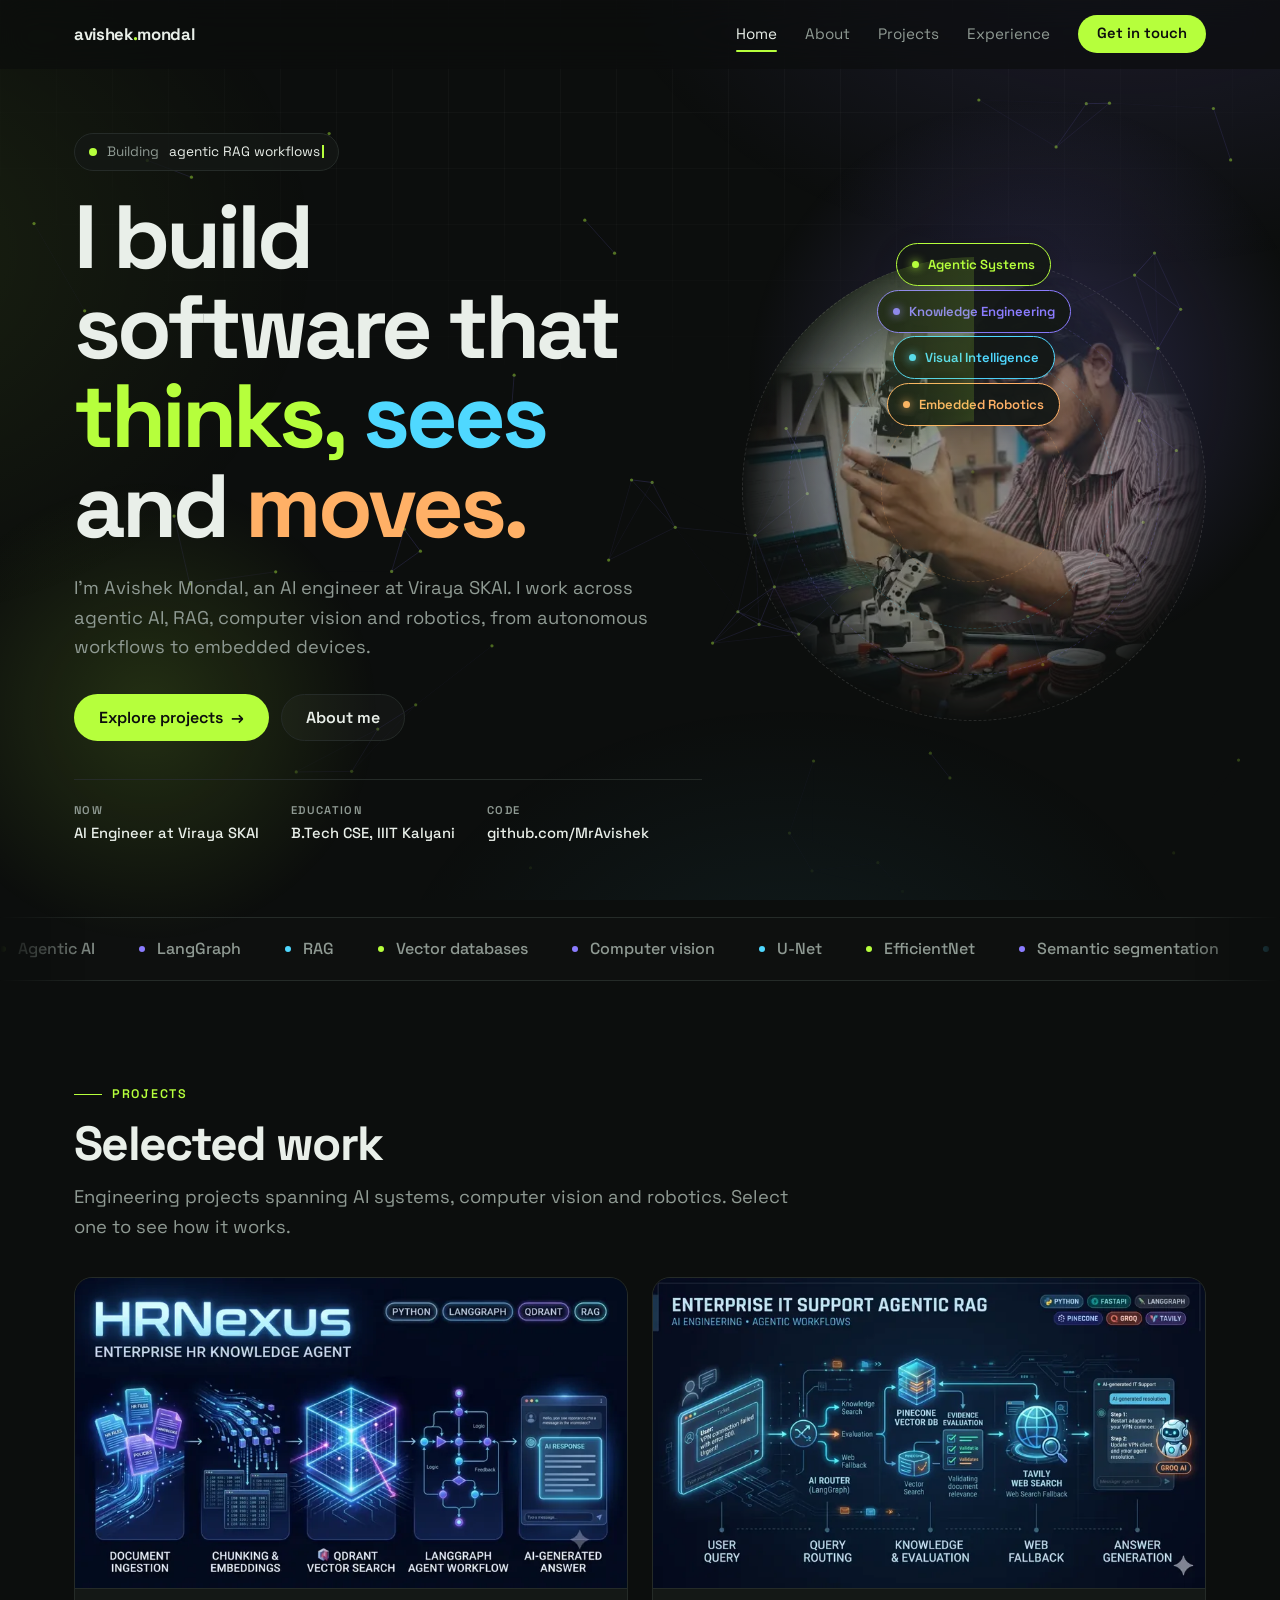
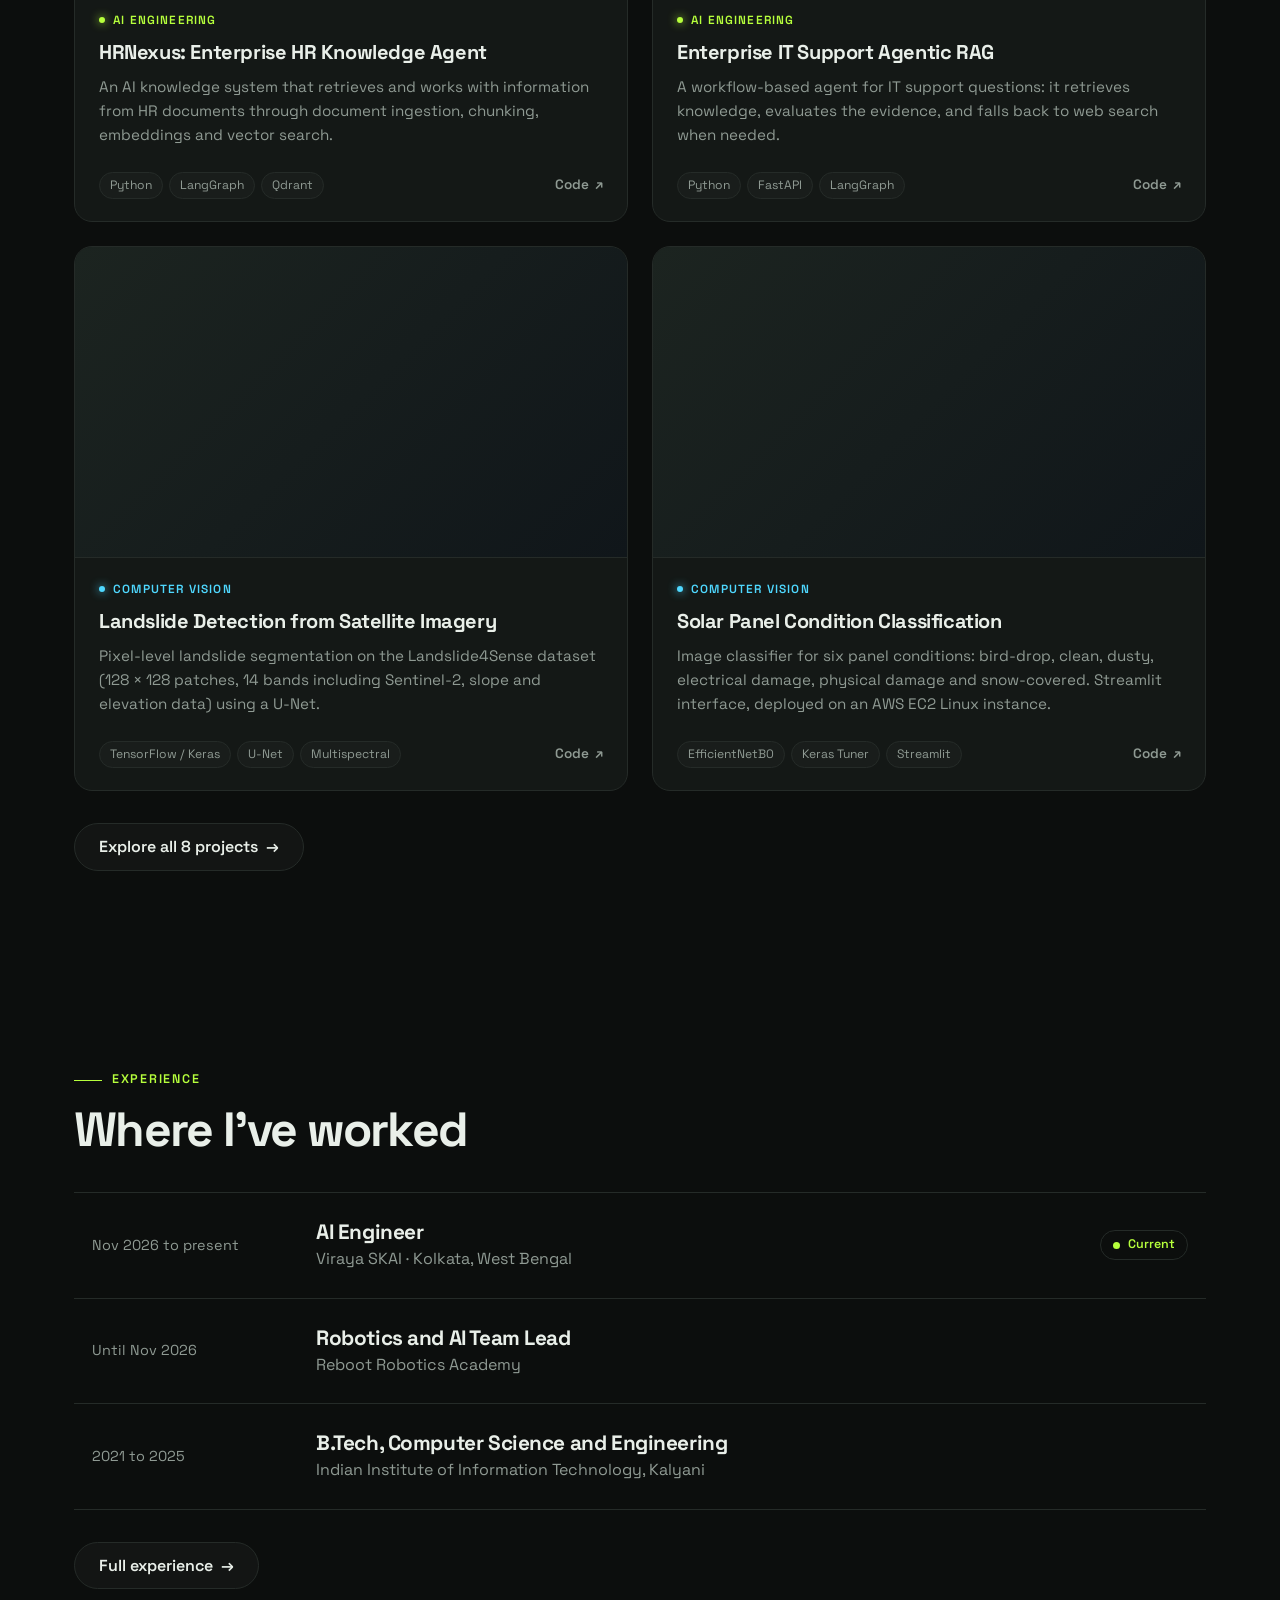
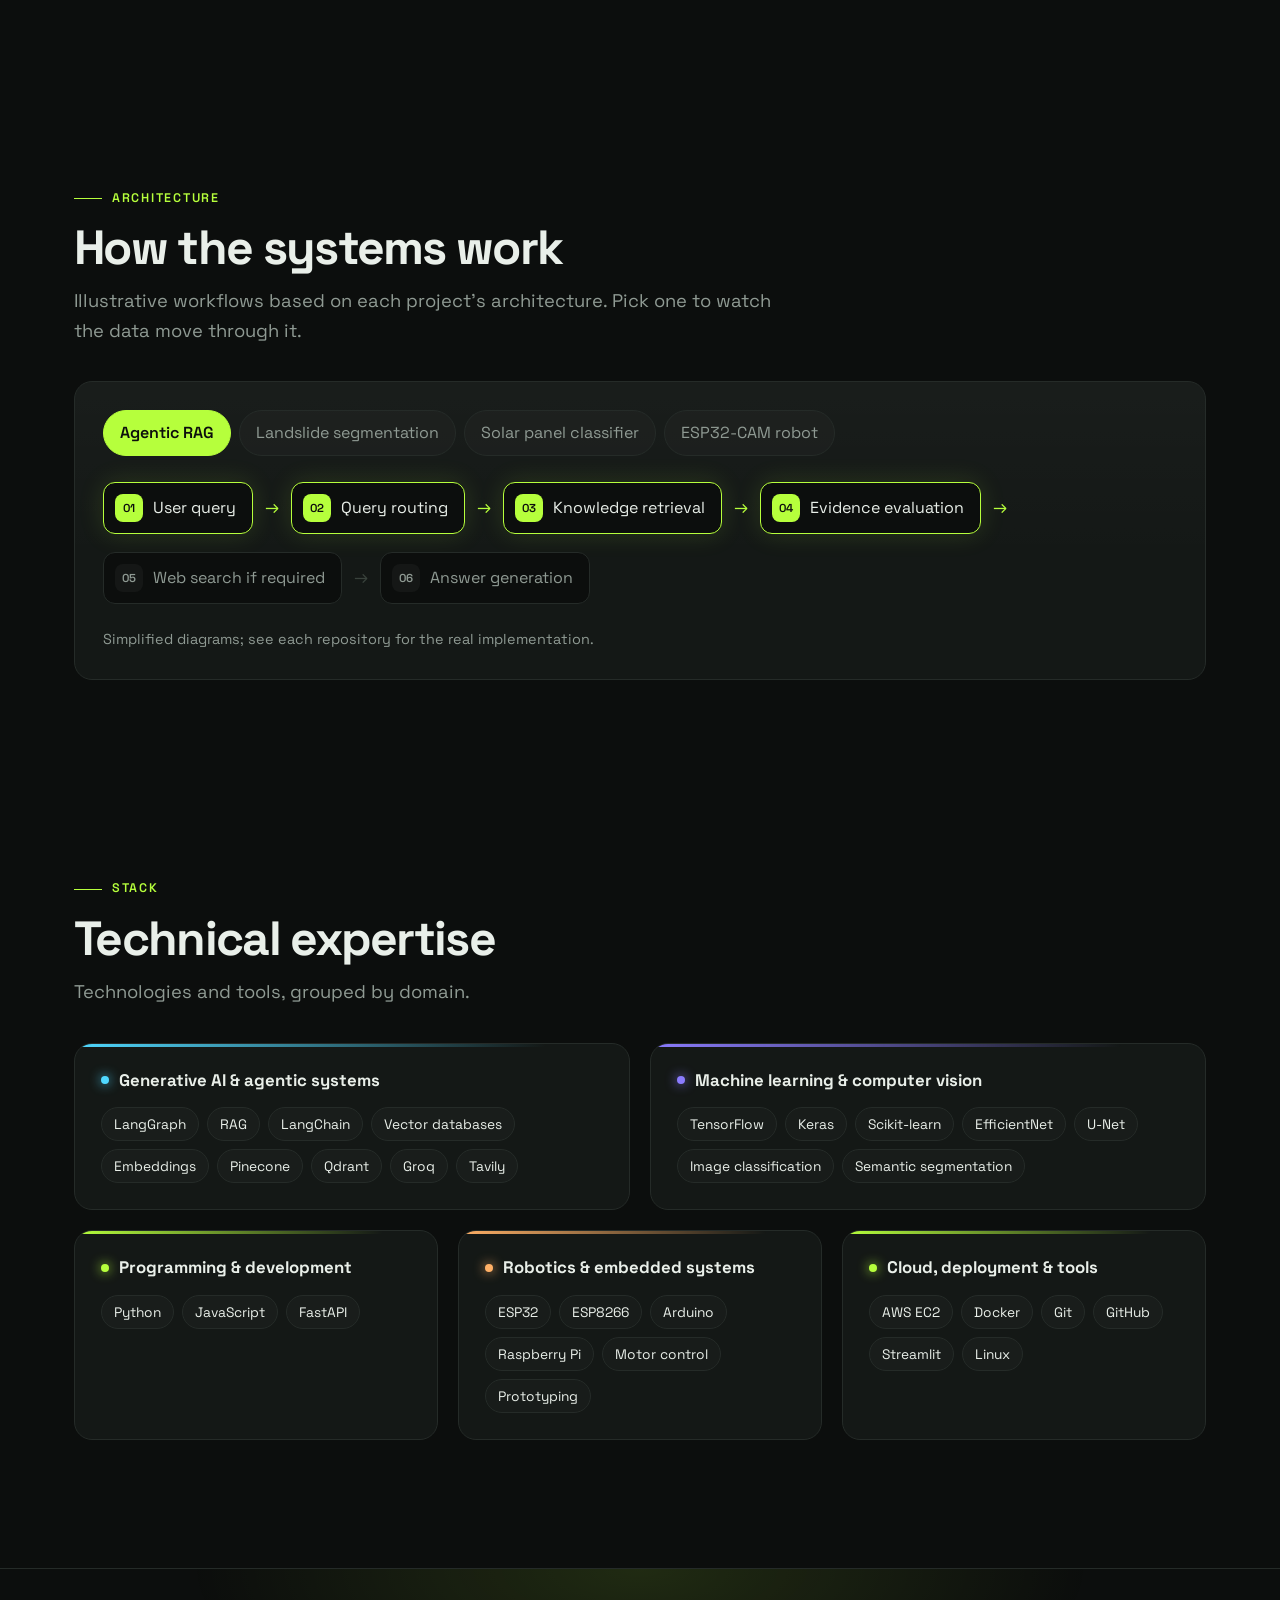
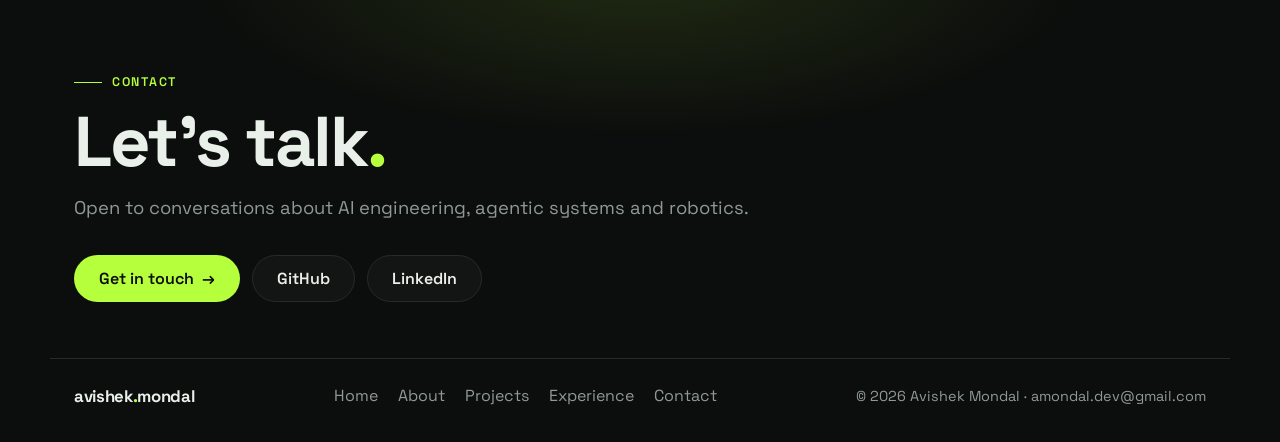
==== commit 06cd66f6: "Trim weak content and lead the about page with experience - Projects: remove WeatherApp and ChatAppl" ====
--- a/Portfolio/index.html
+++ b/Portfolio/index.html
@@ -227,7 +227,7 @@
                 </article>
             </div>
             <div class="section-action">
-                <a href="projects.html" class="btn ghost">Explore all 10 projects <span class="arr" aria-hidden="true">→</span></a>
+                <a href="projects.html" class="btn ghost">Explore all 8 projects <span class="arr" aria-hidden="true">→</span></a>
             </div>
         </section>
 
@@ -300,11 +300,11 @@
                 </article>
                 <article class="skill-card spot rv" style="--c:var(--lime)">
                     <h3>Programming &amp; development</h3>
-                    <ul><li>Python</li><li>JavaScript</li><li>HTML</li><li>CSS</li><li>FastAPI</li></ul>
+                    <ul><li>Python</li><li>JavaScript</li><li>FastAPI</li></ul>
                 </article>
                 <article class="skill-card spot rv" style="--c:var(--warm)">
                     <h3>Robotics &amp; embedded systems</h3>
-                    <ul><li>ESP32</li><li>ESP8266</li><li>Arduino</li><li>Raspberry Pi</li><li>Sensors</li><li>Motor control</li><li>Prototyping</li></ul>
+                    <ul><li>ESP32</li><li>ESP8266</li><li>Arduino</li><li>Raspberry Pi</li><li>Motor control</li><li>Prototyping</li></ul>
                 </article>
                 <article class="skill-card spot rv" style="--c:var(--lime)">
                     <h3>Cloud, deployment &amp; tools</h3>
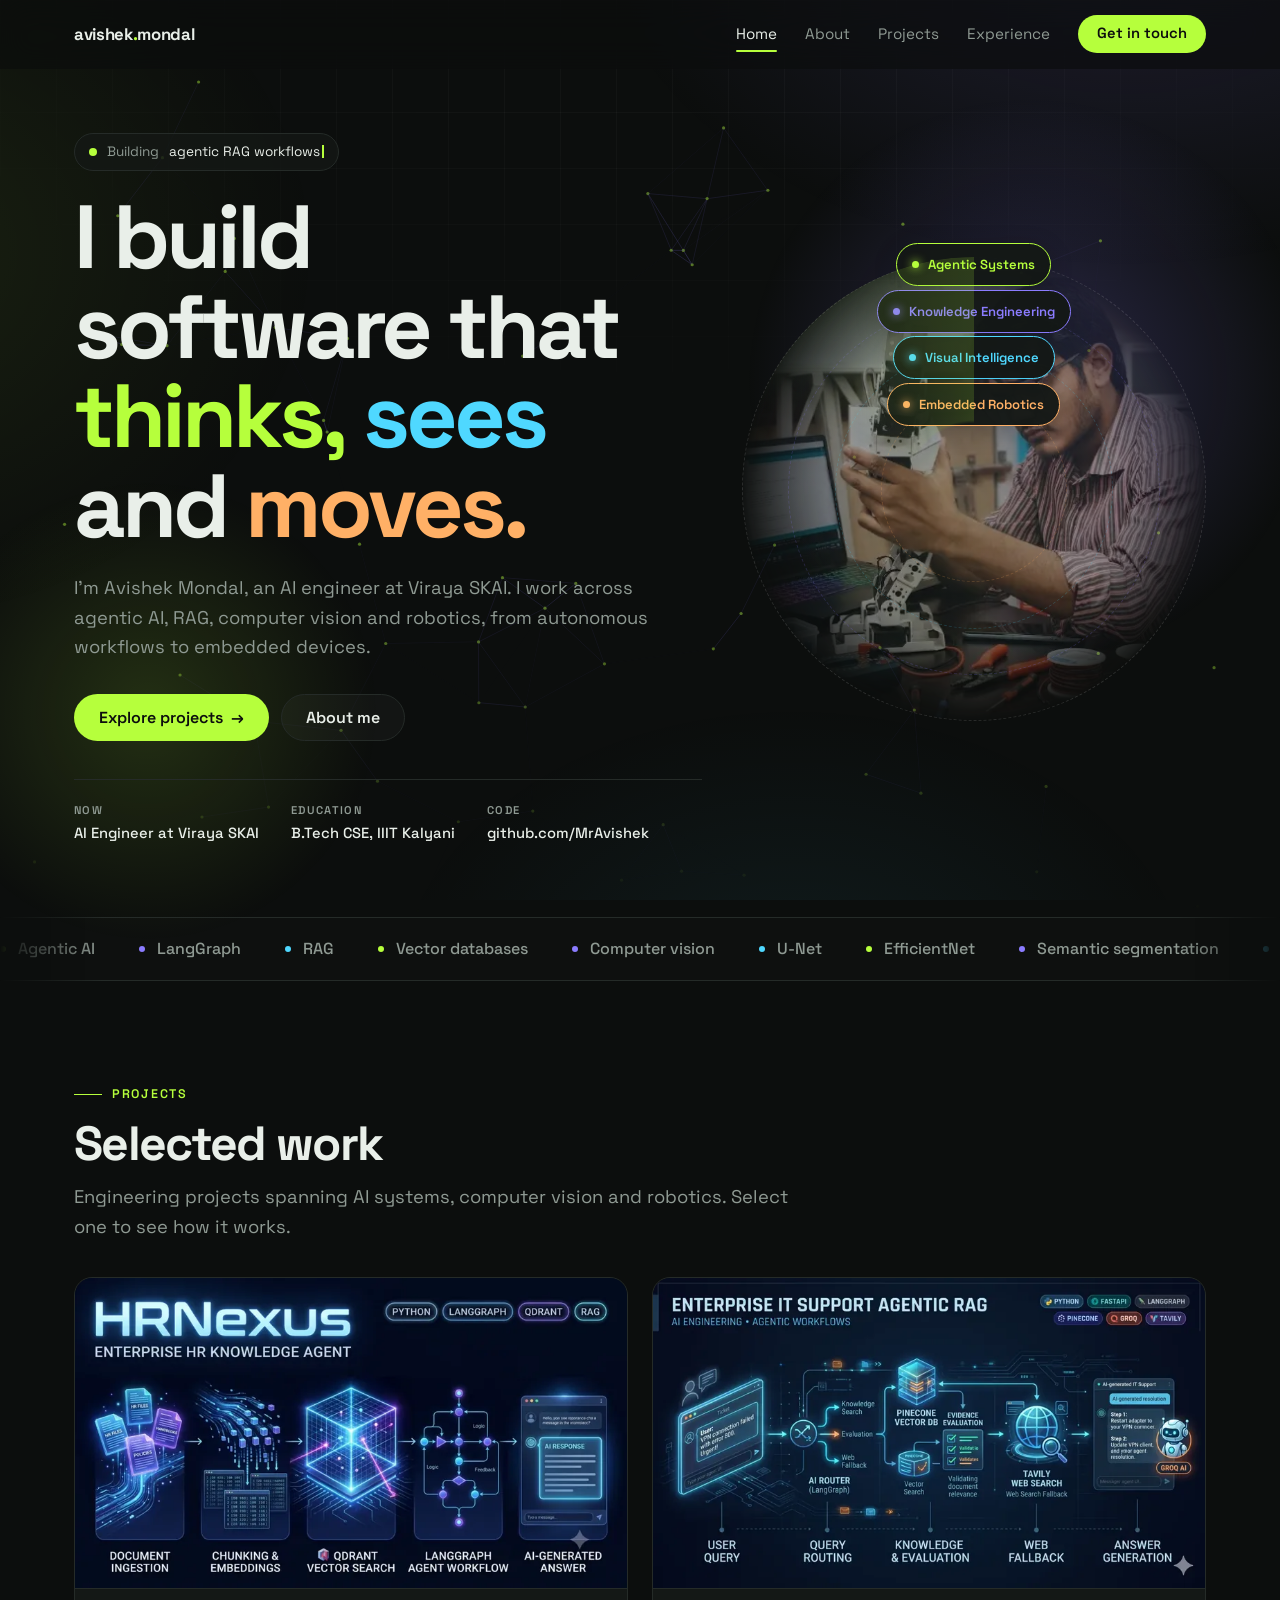
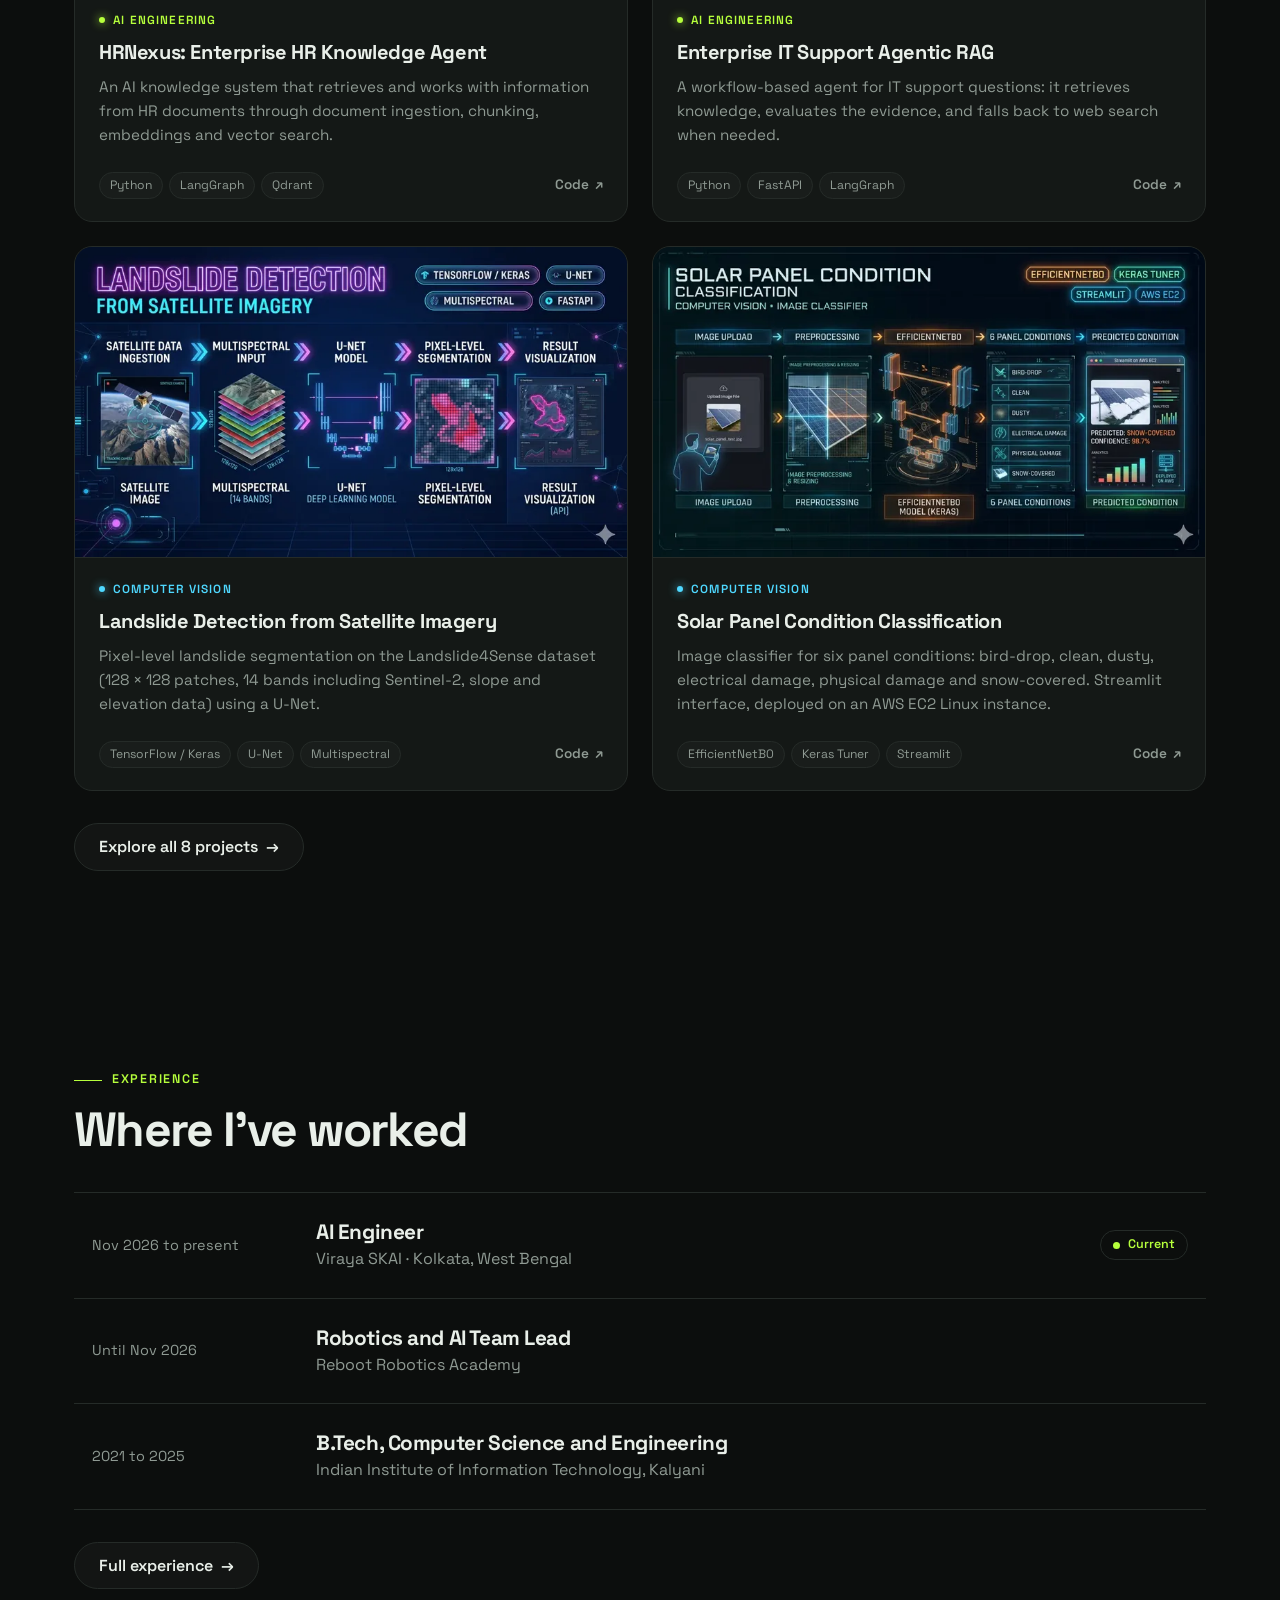
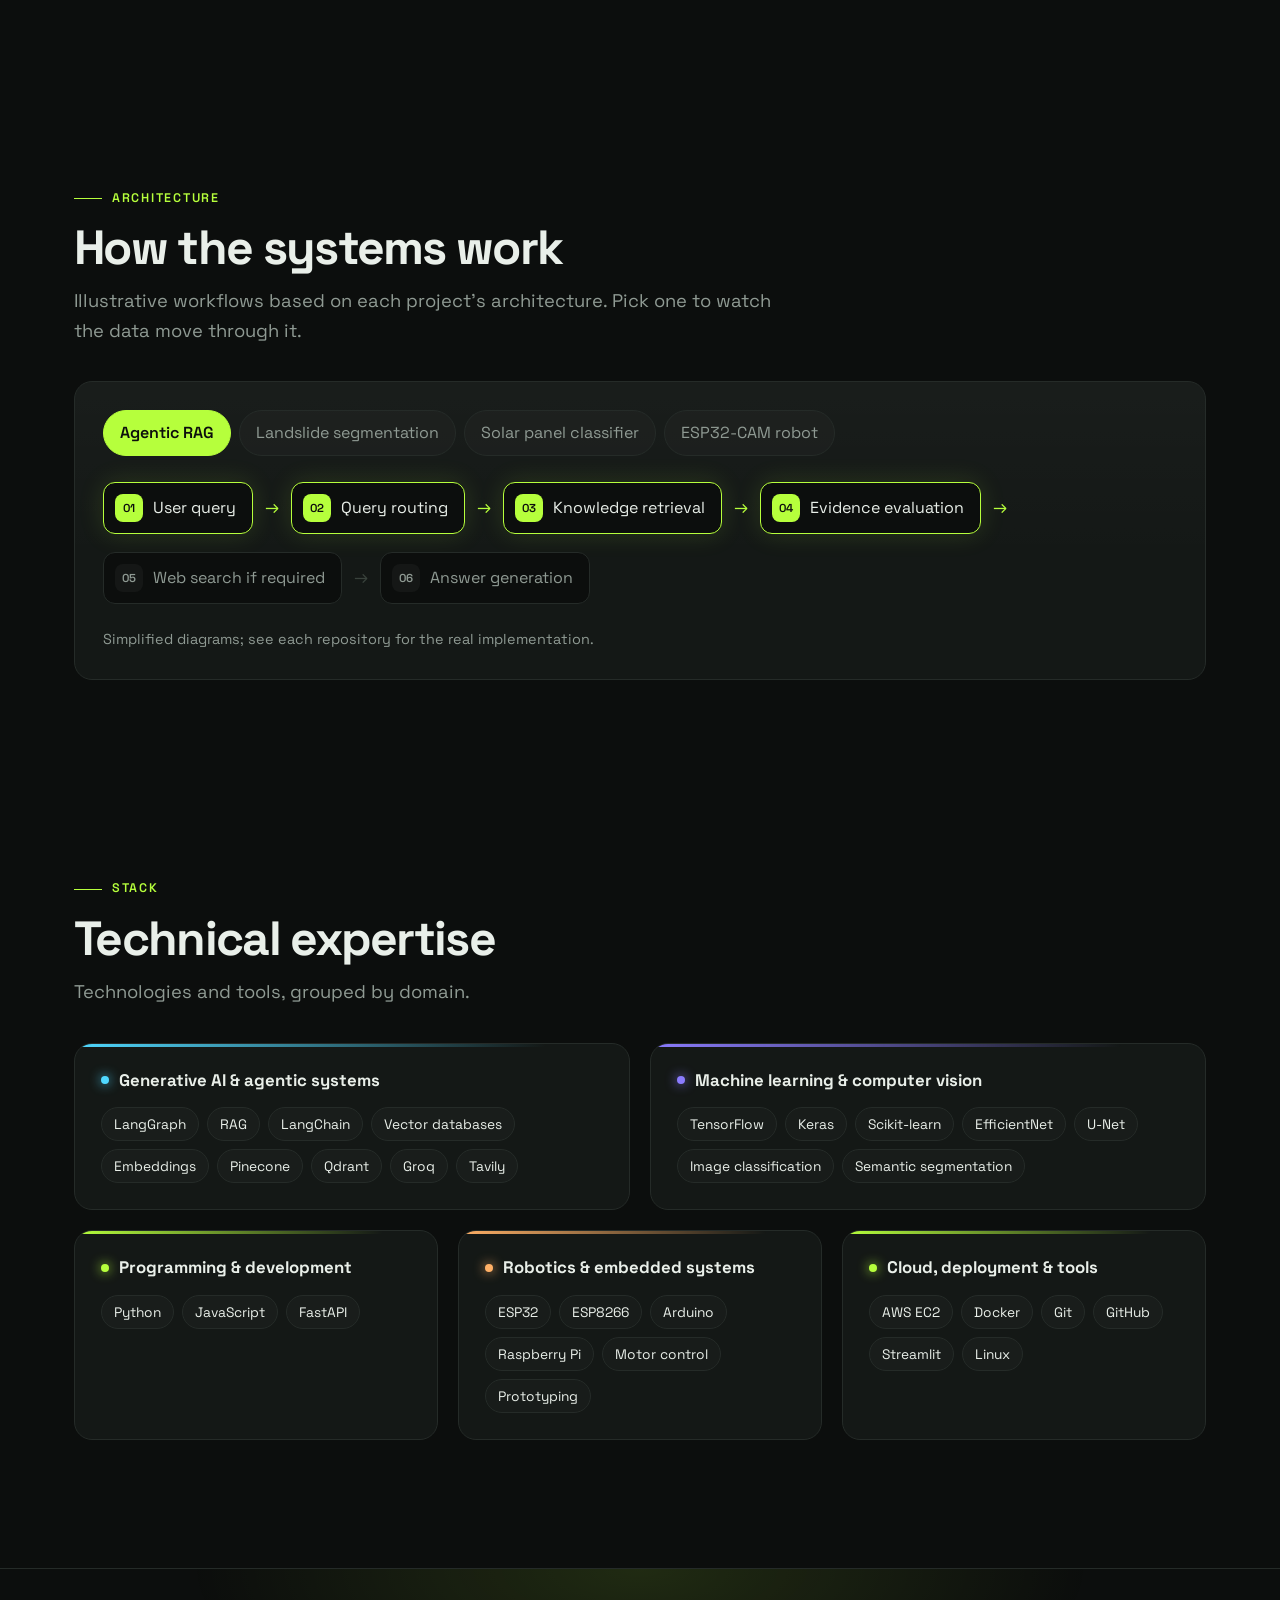
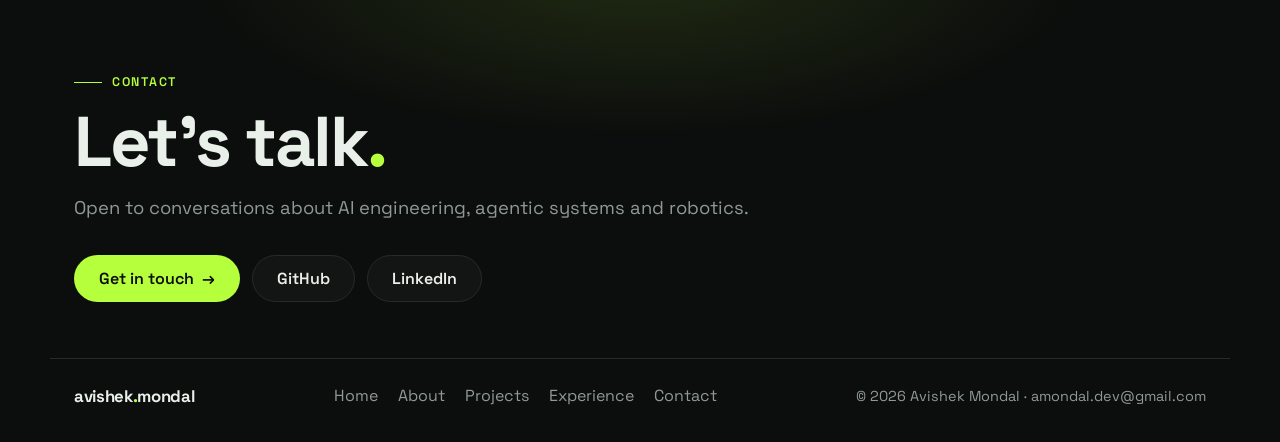
==== commit 9f55cd39: "Group images by page with one folder per project - assets/images/home/, about/ and projects/<project" ====
--- a/Portfolio/index.html
+++ b/Portfolio/index.html
@@ -145,7 +145,7 @@
                 <div class="orbit-track orbit-2" aria-hidden="true"><div class="orbit-label label-knowledge"><span class="label-dot"></span>Knowledge Engineering</div></div>
                 <div class="orbit-track orbit-3" aria-hidden="true"><div class="orbit-label label-vision"><span class="label-dot"></span>Visual Intelligence</div></div>
                 <div class="orbit-track orbit-4" aria-hidden="true"><div class="orbit-label label-robotics"><span class="label-dot"></span>Embedded Robotics</div></div>
-                <img class="orbit-photo" src="assets/images/portfolio.webp" alt="Avishek Mondal at his workbench with a humanoid robot" width="505" height="470" fetchpriority="high" decoding="async">
+                <img class="orbit-photo" src="assets/images/home/hero.webp" alt="Avishek Mondal at his workbench with a humanoid robot" width="505" height="470" fetchpriority="high" decoding="async">
             </div>
         </section>
 
@@ -166,9 +166,9 @@
                 <p class="lead rv">Engineering projects spanning AI systems, computer vision and robotics. Select one to see how it works.</p>
             </div>
             <div class="grid featured" id="grid" aria-label="Featured projects">
-                <article class="card rv" id="hrnexus" data-cat="AI Engineering" data-flow="HR documents|Chunking|Embeddings|Qdrant retrieval|Agent workflow|Answer" data-full="assets/images/hrnexus.webp">
+                <article class="card rv" id="hrnexus" data-cat="AI Engineering" data-flow="HR documents|Chunking|Embeddings|Qdrant retrieval|Agent workflow|Answer" data-full="assets/images/projects/hrnexus/cover.webp">
                   <div class="thumb-wrap">
-                    <img class="thumb" src="assets/images/hrnexus-800.webp" srcset="assets/images/hrnexus-800.webp 800w, assets/images/hrnexus.webp 1200w" sizes="(max-width: 820px) 92vw, 566px" alt="HRNexus: Enterprise HR Knowledge Agent project preview" width="1200" height="670" loading="lazy" decoding="async">
+                    <img class="thumb" src="assets/images/projects/hrnexus/cover-800.webp" srcset="assets/images/projects/hrnexus/cover-800.webp 800w, assets/images/projects/hrnexus/cover.webp 1200w" sizes="(max-width: 820px) 92vw, 566px" alt="HRNexus: Enterprise HR Knowledge Agent project preview" width="1200" height="670" loading="lazy" decoding="async">
                   </div>
                   <div class="body">
                     <p class="card-cat">AI Engineering</p>
@@ -181,9 +181,9 @@
                   </div>
                 </article>
 
-                <article class="card rv" id="it-support-agent" data-cat="AI Engineering" data-flow="User query|Query routing|Knowledge retrieval|Evidence evaluation|Web search if required|Answer generation" data-full="assets/images/it-support-agent.webp">
+                <article class="card rv" id="it-support-agent" data-cat="AI Engineering" data-flow="User query|Query routing|Knowledge retrieval|Evidence evaluation|Web search if required|Answer generation" data-full="assets/images/projects/it-support-agent/cover.webp">
                   <div class="thumb-wrap">
-                    <img class="thumb" src="assets/images/it-support-agent-800.webp" srcset="assets/images/it-support-agent-800.webp 800w, assets/images/it-support-agent.webp 1200w" sizes="(max-width: 820px) 92vw, 566px" alt="Enterprise IT Support Agentic RAG project preview" width="1200" height="670" loading="lazy" decoding="async">
+                    <img class="thumb" src="assets/images/projects/it-support-agent/cover-800.webp" srcset="assets/images/projects/it-support-agent/cover-800.webp 800w, assets/images/projects/it-support-agent/cover.webp 1200w" sizes="(max-width: 820px) 92vw, 566px" alt="Enterprise IT Support Agentic RAG project preview" width="1200" height="670" loading="lazy" decoding="async">
                   </div>
                   <div class="body">
                     <p class="card-cat">AI Engineering</p>
@@ -196,9 +196,9 @@
                   </div>
                 </article>
 
-                <article class="card rv" id="landslide-detection" data-cat="Computer Vision" data-flow="Satellite image|Multispectral input|U-Net model|Pixel-level segmentation|Result visualization" data-full="assets/images/landslide-detection.webp">
+                <article class="card rv" id="landslide-detection" data-cat="Computer Vision" data-flow="Satellite image|Multispectral input|U-Net model|Pixel-level segmentation|Result visualization" data-full="assets/images/projects/landslide-detection/cover.webp">
                   <div class="thumb-wrap">
-                    <img class="thumb" src="assets/images/landslide-detection-800.webp" srcset="assets/images/landslide-detection-800.webp 800w, assets/images/landslide-detection.webp 1200w" sizes="(max-width: 820px) 92vw, 566px" alt="Landslide Detection from Satellite Imagery project preview" width="1200" height="670" loading="lazy" decoding="async">
+                    <img class="thumb" src="assets/images/projects/landslide-detection/cover-800.webp" srcset="assets/images/projects/landslide-detection/cover-800.webp 800w, assets/images/projects/landslide-detection/cover.webp 1200w" sizes="(max-width: 820px) 92vw, 566px" alt="Landslide Detection from Satellite Imagery project preview" width="1200" height="670" loading="lazy" decoding="async">
                   </div>
                   <div class="body">
                     <p class="card-cat">Computer Vision</p>
@@ -211,9 +211,9 @@
                   </div>
                 </article>
 
-                <article class="card rv" id="solar-panel" data-cat="Computer Vision" data-flow="Image upload|Preprocessing|EfficientNetB0|Classification|Predicted panel condition" data-full="assets/images/solar-panel.webp">
+                <article class="card rv" id="solar-panel" data-cat="Computer Vision" data-flow="Image upload|Preprocessing|EfficientNetB0|Classification|Predicted panel condition" data-full="assets/images/projects/solar-panel/cover.webp">
                   <div class="thumb-wrap">
-                    <img class="thumb" src="assets/images/solar-panel-800.webp" srcset="assets/images/solar-panel-800.webp 800w, assets/images/solar-panel.webp 1200w" sizes="(max-width: 820px) 92vw, 566px" alt="Solar Panel Condition Classification project preview" width="1200" height="670" loading="lazy" decoding="async">
+                    <img class="thumb" src="assets/images/projects/solar-panel/cover-800.webp" srcset="assets/images/projects/solar-panel/cover-800.webp 800w, assets/images/projects/solar-panel/cover.webp 1200w" sizes="(max-width: 820px) 92vw, 566px" alt="Solar Panel Condition Classification project preview" width="1200" height="670" loading="lazy" decoding="async">
                   </div>
                   <div class="body">
                     <p class="card-cat">Computer Vision</p>
--- a/Portfolio/css/style.css
+++ b/Portfolio/css/style.css
@@ -250,15 +250,26 @@
   dialog[open]{opacity:0;transform:translateY(18px) scale(.97)}
   dialog[open]::backdrop{opacity:0}
 }
-.d-img{width:100%;aspect-ratio:16/9;object-fit:cover;border-bottom:1px solid var(--line)}
+/* While the card image grows into the dialog, that animation replaces the fade above */
+dialog.no-anim,dialog.no-anim::backdrop{transition:none}
+.d-img{width:100%;aspect-ratio:16/9;object-fit:cover;border-bottom:1px solid var(--line);border-radius:19px 19px 0 0}
 .d-body{padding:26px 28px 28px}
 .d-body .card-cat{margin-bottom:8px}
 .d-body h2{margin:0 0 10px;font-size:1.6rem;letter-spacing:-.02em}
 .d-body>p{color:var(--mut)}
 .flow{display:flex;flex-wrap:wrap;align-items:center;gap:8px;margin:20px 0 6px;list-style:none}
 .flow li{display:flex;align-items:center;gap:8px}
-.flow li span{padding:8px 12px;background:var(--bg);border:1px solid color-mix(in srgb,var(--c) 45%,var(--line));border-radius:8px;font-size:.85rem}
-.flow li:not(:last-child)::after{content:"→";color:var(--c)}
+/* Steps start dim and light up in order (js/main.js adds .on) */
+.flow li span{
+  padding:8px 12px;background:var(--bg);border:1px solid var(--line);border-radius:8px;color:var(--mut);font-size:.85rem;
+  transition:border-color .4s ease,color .4s ease,box-shadow .4s ease,transform .4s var(--ease);
+}
+.flow li:not(:last-child)::after{content:"→";color:var(--line-hover);transition:color .4s ease}
+.flow li.on span{
+  border-color:var(--c);color:var(--tx);transform:translateY(-2px);
+  box-shadow:0 0 20px color-mix(in srgb,var(--c) 28%,transparent);
+}
+.flow li.on:not(:last-child)::after{color:var(--c)}
 .d-body .tags{margin-top:16px}
 .d-actions{display:flex;flex-wrap:wrap;gap:10px;margin-top:24px}
 .d-close{
@@ -320,9 +331,25 @@
   /* Filtering projects: let the cards glide, keep the rest of the page still */
   .vt-filter::view-transition-old(root),.vt-filter::view-transition-new(root){animation:none}
   ::view-transition-group(*){animation-duration:.45s;animation-timing-function:var(--ease)}
+
+  /* Opening or closing a project: the card image and the dialog image share a
+     name, so one grows into the other while the dialog fades around it. */
+  .vt-dialog .d-img{view-transition-name:project-media}
+  .vt-dialog dialog{view-transition-name:project-dialog}
+  .vt-dialog .site-header,.vt-dialog .site-footer{view-transition-name:none}
+  .vt-dialog::view-transition-old(root){animation:vt-fade-out .35s ease both}
+  .vt-dialog::view-transition-new(root){animation:vt-fade-in .35s ease both}
+  ::view-transition-group(project-dialog){z-index:1}
+  ::view-transition-group(project-media){z-index:2}
+  ::view-transition-new(project-dialog):only-child{animation:vt-dialog-in .45s var(--ease) both}
+  ::view-transition-old(project-dialog):only-child{animation:vt-dialog-out .25s ease both}
 }
 @keyframes vt-out{to{opacity:0;transform:translateY(-10px)}}
 @keyframes vt-in{from{opacity:0;transform:translateY(14px)}}
+@keyframes vt-fade-out{to{opacity:0}}
+@keyframes vt-fade-in{from{opacity:0}}
+@keyframes vt-dialog-in{from{opacity:0;transform:translateY(18px) scale(.97)}}
+@keyframes vt-dialog-out{to{opacity:0;transform:translateY(12px) scale(.98)}}
 
 /* ---------- 14 Responsive ---------- */
 @media(max-width:820px){
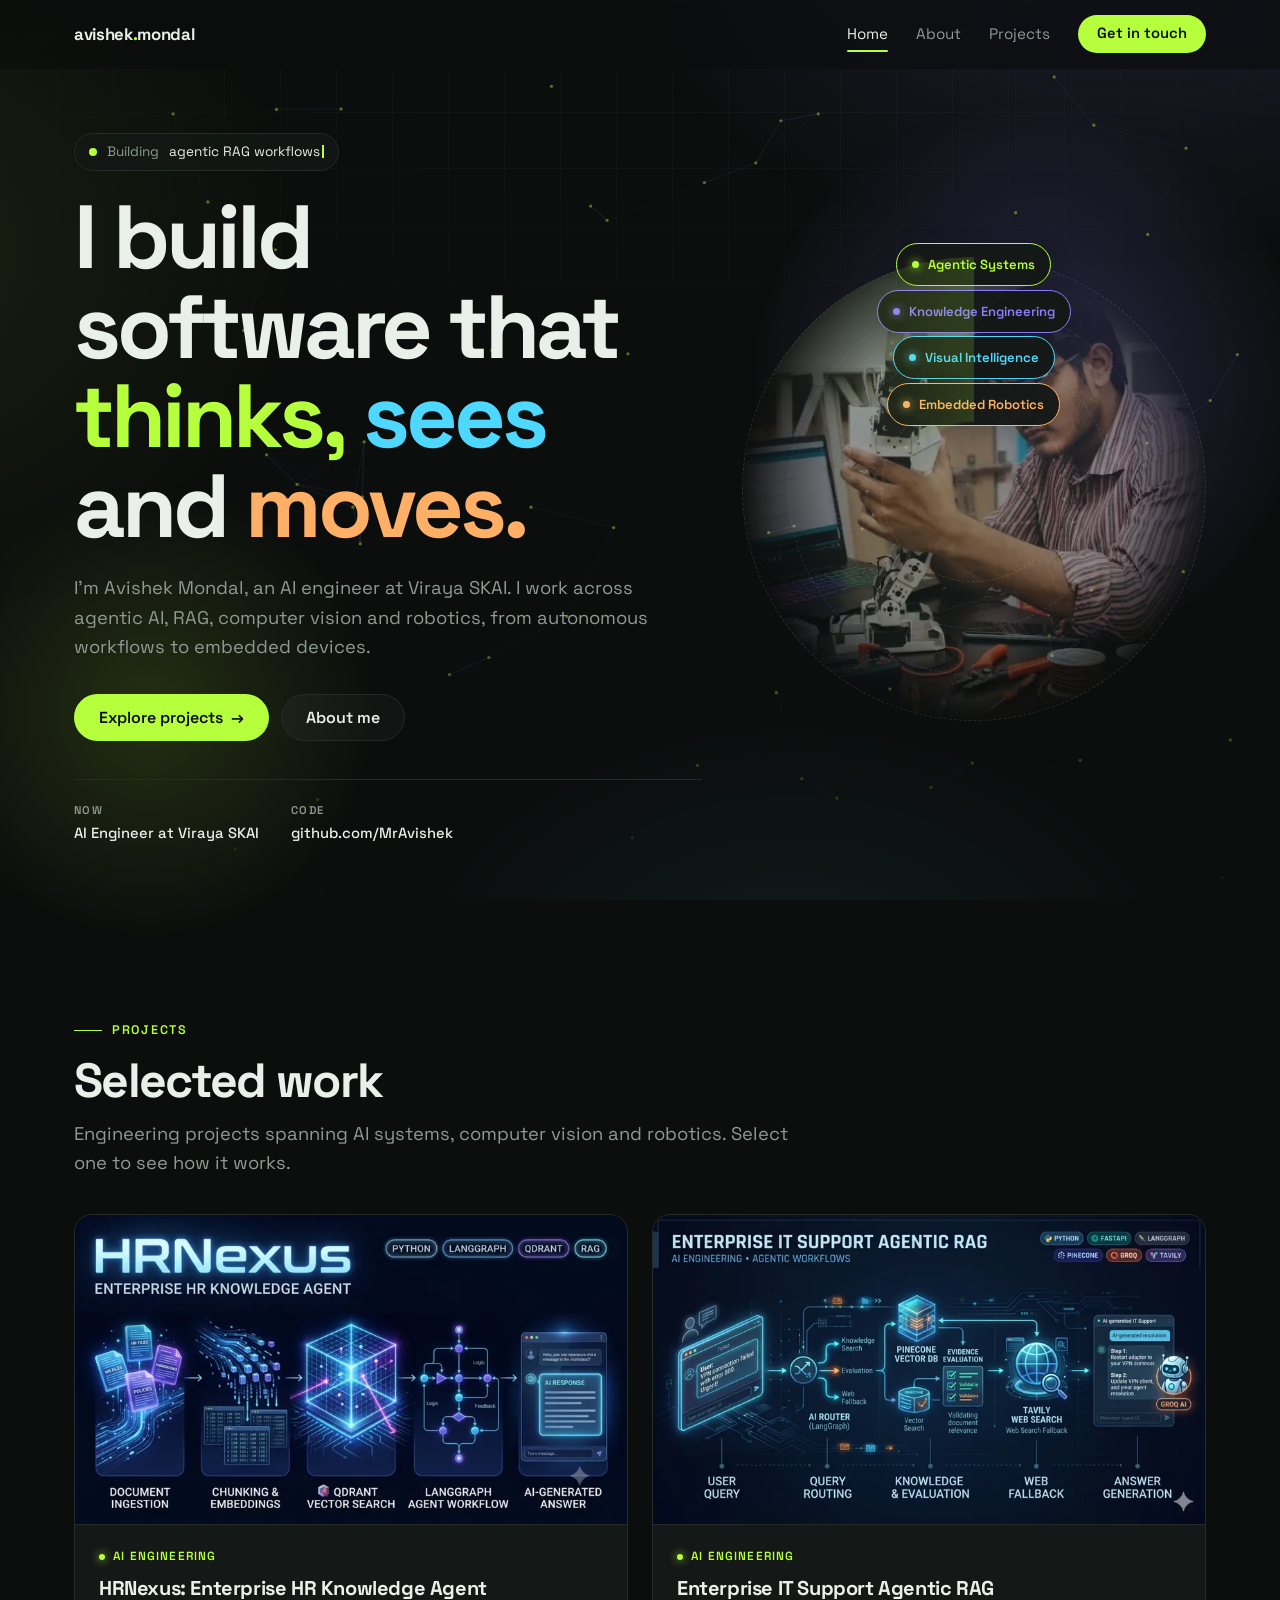
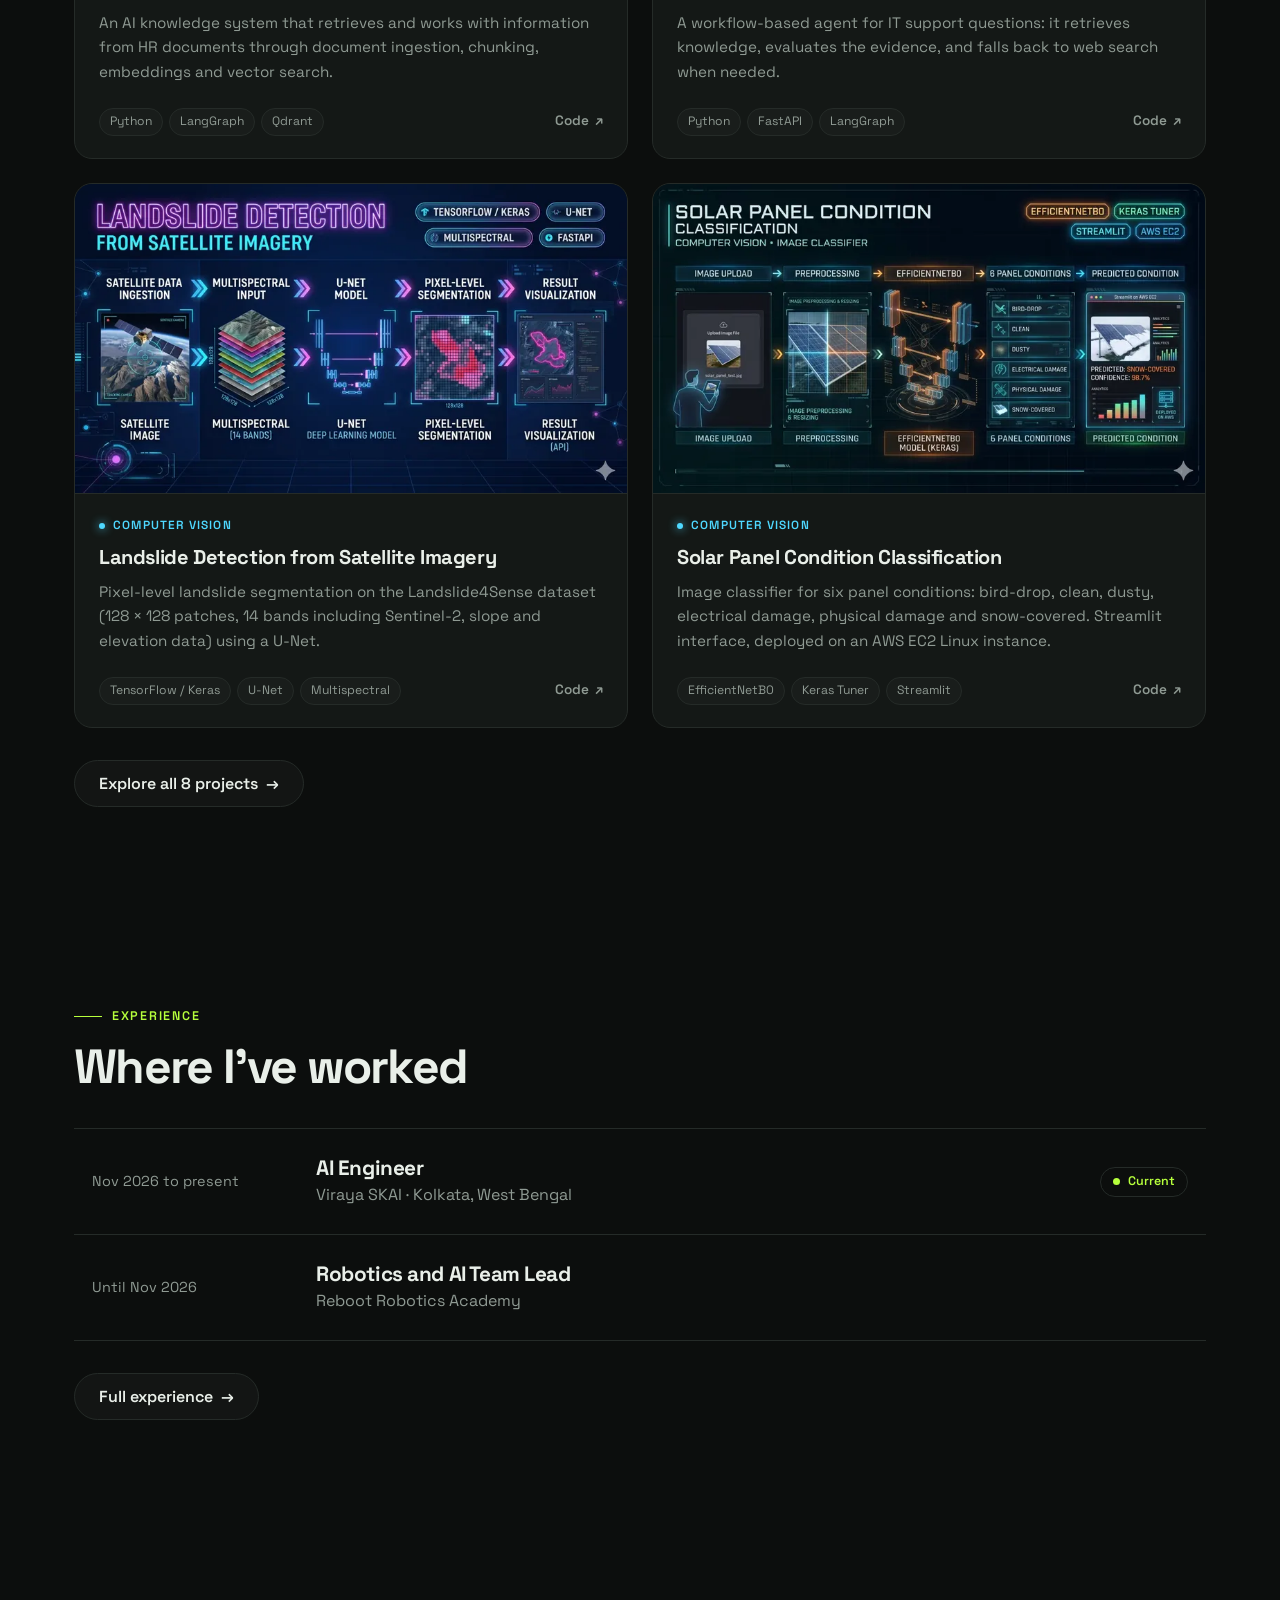
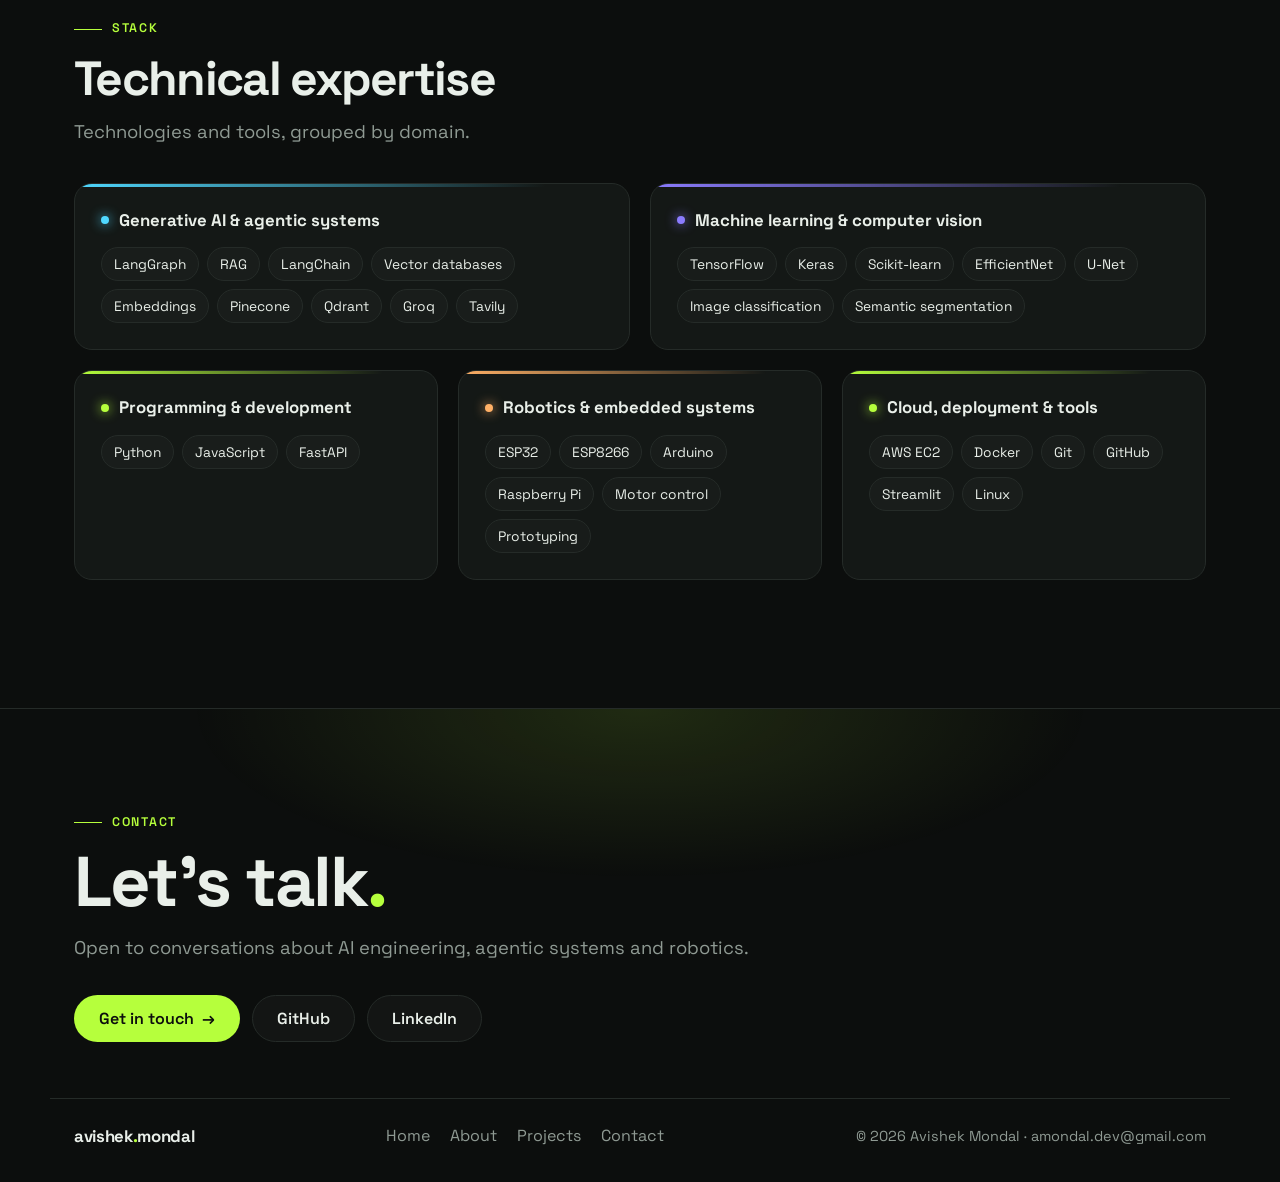
==== commit c6c514a8: "Remove repeated sections and leftovers - Home: drop the pipelines section (the project dialogs now a" ====
--- a/Portfolio/index.html
+++ b/Portfolio/index.html
@@ -97,7 +97,6 @@
                 <li><a href="index.html" aria-current="page">Home</a></li>
                 <li><a href="about.html">About</a></li>
                 <li><a href="projects.html">Projects</a></li>
-                <li><a href="about.html#experience">Experience</a></li>
                 <li class="nav-cta"><a class="btn sm" href="contact.html">Get in touch</a></li>
             </ul>
         </nav>
@@ -135,7 +134,6 @@
 
                 <ul class="hero-meta">
                     <li><span>Now</span>AI Engineer at Viraya SKAI</li>
-                    <li><span>Education</span>B.Tech CSE, IIIT Kalyani</li>
                     <li><span>Code</span><a href="https://github.com/MrAvishek" target="_blank" rel="me noopener">github.com/MrAvishek</a></li>
                 </ul>
             </div>
@@ -148,15 +146,6 @@
                 <img class="orbit-photo" src="assets/images/home/hero.webp" alt="Avishek Mondal at his workbench with a humanoid robot" width="505" height="470" fetchpriority="high" decoding="async">
             </div>
         </section>
-
-        <!-- FOCUS-AREA TICKER -->
-        <div class="ticker" aria-label="Focus areas">
-            <div class="ticker-track">
-                <span>Agentic AI</span><span>LangGraph</span><span>RAG</span><span>Vector databases</span>
-                <span>Computer vision</span><span>U-Net</span><span>EfficientNet</span><span>Semantic segmentation</span>
-                <span>ESP32</span><span>ESP8266</span><span>Motor control</span><span>Embedded systems</span>
-            </div>
-        </div>
 
         <!-- SELECTED WORK -->
         <section id="selected-work">
@@ -253,32 +242,9 @@
                         <p>Reboot Robotics Academy</p>
                     </div>
                 </li>
-                <li class="exp-row spot rv">
-                    <span class="exp-when">2021 to 2025</span>
-                    <div>
-                        <h3>B.Tech, Computer Science and Engineering</h3>
-                        <p>Indian Institute of Information Technology, Kalyani</p>
-                    </div>
-                </li>
             </ol>
             <div class="section-action">
                 <a href="about.html#experience" class="btn ghost">Full experience <span class="arr" aria-hidden="true">→</span></a>
-            </div>
-        </section>
-
-        <!-- HOW SYSTEMS WORK -->
-        <section id="pipelines">
-            <div class="section-heading">
-                <p class="eyebrow rv">Architecture</p>
-                <h2 class="rv">How the systems work</h2>
-                <p class="lead rv">Illustrative workflows based on each project's architecture. Pick one to watch the data move through it.</p>
-            </div>
-            <div class="pipe rv">
-                <div class="pipe-tabs" id="pipe-tabs" role="tablist" aria-label="Project workflows"></div>
-                <ol id="pipe-nodes" aria-live="off">
-                    <li>User query</li><li>Query routing</li><li>Knowledge retrieval</li><li>Evidence evaluation</li><li>Web search if required</li><li>Answer generation</li>
-                </ol>
-                <p class="pipe-note">Simplified diagrams; see each repository for the real implementation.</p>
             </div>
         </section>
 
@@ -334,7 +300,6 @@
                     <li><a href="index.html">Home</a></li>
                     <li><a href="about.html">About</a></li>
                     <li><a href="projects.html">Projects</a></li>
-                    <li><a href="about.html#experience">Experience</a></li>
                     <li><a href="contact.html">Contact</a></li>
                 </ul>
             </nav>
--- a/Portfolio/css/style.css
+++ b/Portfolio/css/style.css
@@ -161,7 +161,6 @@
 }
 .card[data-cat="Computer Vision"]{--c:var(--cy)}
 .card[data-cat="Robotics & IoT"]{--c:var(--warm)}
-.card[data-cat="Web Development"]{--c:var(--vio)}
 .card:hover,.card:focus-within{
   transform:translateY(-6px);
   border-color:color-mix(in srgb,var(--c) 55%,var(--line));
--- a/Portfolio/css/pages/home.css
+++ b/Portfolio/css/pages/home.css
@@ -106,19 +106,6 @@
 @keyframes orbitRotate{from{transform:rotate(0)}to{transform:rotate(360deg)}}
 @keyframes orbitCounterRotate{from{transform:rotate(0)}to{transform:rotate(-360deg)}}
 
-/* ---------- Marquee of focus areas ---------- */
-.ticker{
-  overflow:hidden;padding:18px 0;border-block:1px solid var(--line);background:#ffffff03;
-  -webkit-mask-image:linear-gradient(90deg,transparent,#000 8%,#000 92%,transparent);mask-image:linear-gradient(90deg,transparent,#000 8%,#000 92%,transparent);
-}
-.ticker-track{display:flex;gap:44px;width:max-content;animation:marquee 50s linear infinite}
-.ticker:hover .ticker-track{animation-play-state:paused}
-.ticker span{display:inline-flex;align-items:center;color:var(--mut);font-weight:500;white-space:nowrap}
-.ticker span::before{content:"";width:6px;height:6px;margin-right:12px;border-radius:50%;background:var(--lime)}
-.ticker span:nth-child(3n+2)::before{background:var(--vio)}
-.ticker span:nth-child(3n)::before{background:var(--cy)}
-@keyframes marquee{to{transform:translateX(-50%)}}
-
 /* ---------- Experience snapshot ---------- */
 .exp-list{list-style:none;border-top:1px solid var(--line)}
 .exp-row{
@@ -135,36 +122,6 @@
   border:1px solid var(--line);border-radius:99px;color:var(--lime);font-size:.78rem;font-weight:600;
 }
 .exp-badge::before{content:"";width:7px;height:7px;border-radius:50%;background:var(--lime);animation:ping 2s infinite}
-
-/* ---------- Interactive pipelines ---------- */
-.pipe{
-  padding:28px;border:1px solid var(--line);border-radius:var(--radius-lg);
-  background:linear-gradient(180deg,#ffffff06,transparent 60%),var(--panel);
-}
-.pipe-tabs{display:flex;flex-wrap:wrap;gap:8px;margin-bottom:28px}
-.pipe-tabs button{
-  min-height:44px;padding:9px 16px;background:#ffffff05;border:1px solid var(--line);border-radius:99px;color:var(--mut);cursor:pointer;
-  transition:background var(--transition-fast),color var(--transition-fast),border-color var(--transition-fast);
-}
-.pipe-tabs button:hover{border-color:var(--lime);color:var(--tx)}
-.pipe-tabs button[aria-selected="true"]{background:var(--lime);border-color:var(--lime);color:var(--bg);font-weight:600}
-#pipe-nodes{list-style:none;display:flex;flex-wrap:wrap;counter-reset:step}
-#pipe-nodes li{
-  counter-increment:step;position:relative;display:flex;align-items:center;gap:10px;
-  margin:0 38px 16px 0;padding:11px 16px 11px 11px;
-  background:var(--bg);border:1px solid var(--line);border-radius:12px;color:var(--mut);
-  transition:border-color .4s ease,color .4s ease,box-shadow .4s ease,transform .4s var(--ease);
-}
-#pipe-nodes li::before{
-  content:counter(step,decimal-leading-zero);display:grid;place-items:center;flex-shrink:0;width:28px;height:28px;
-  border-radius:8px;background:#ffffff0a;font-size:.72rem;font-weight:600;
-  transition:background .4s ease,color .4s ease;
-}
-#pipe-nodes li:not(:last-child)::after{content:"→";position:absolute;left:100%;top:50%;width:38px;margin-left:1px;transform:translateY(-50%);color:var(--line-hover);font-size:1.1rem;line-height:1;text-align:center;transition:color .4s ease}
-#pipe-nodes li.on{border-color:var(--lime);color:var(--tx);box-shadow:0 0 26px #b6ff3c22;transform:translateY(-2px)}
-#pipe-nodes li.on::before{background:var(--lime);color:var(--bg)}
-#pipe-nodes li.on:not(:last-child)::after{color:var(--lime)}
-.pipe-note{margin-top:8px;color:var(--mut);font-size:.9rem}
 
 /* ---------- Skills ---------- */
 .skills{display:grid;grid-template-columns:repeat(6,minmax(0,1fr));gap:20px}
@@ -207,12 +164,6 @@
   .exp-row{grid-template-columns:1fr;gap:6px;padding:20px 8px}
   .exp-row:hover{padding-left:8px}
   .exp-badge{justify-self:start;margin-top:6px}
-  .pipe{padding:20px}
-  #pipe-nodes{flex-direction:column}
-  #pipe-nodes li{margin:0 0 38px;width:100%}
-  #pipe-nodes li:last-child{margin-bottom:0}
-  #pipe-nodes li:not(:last-child)::after{content:"↓";left:11px;top:100%;width:28px;height:38px;margin:0;transform:none;line-height:38px}
-  #pipe-nodes li.on{transform:none}
 }
 @media(max-width:600px){
   .skills{grid-template-columns:1fr}
@@ -230,6 +181,5 @@
   .hl span{opacity:1;transform:none}
   .hero::before,.hero::after,.orbit,.orbit::after,.orbit-track,.orbit-label,.status i,.exp-badge::before,#typed::after{animation:none!important}
   .orbit{transition:none}
-  .ticker-track{animation:none;flex-wrap:wrap;width:auto;justify-content:center;padding:0 20px}
-  .skill-card:hover,.skill-card li:hover,#pipe-nodes li.on{transform:none}
+  .skill-card:hover,.skill-card li:hover{transform:none}
 }
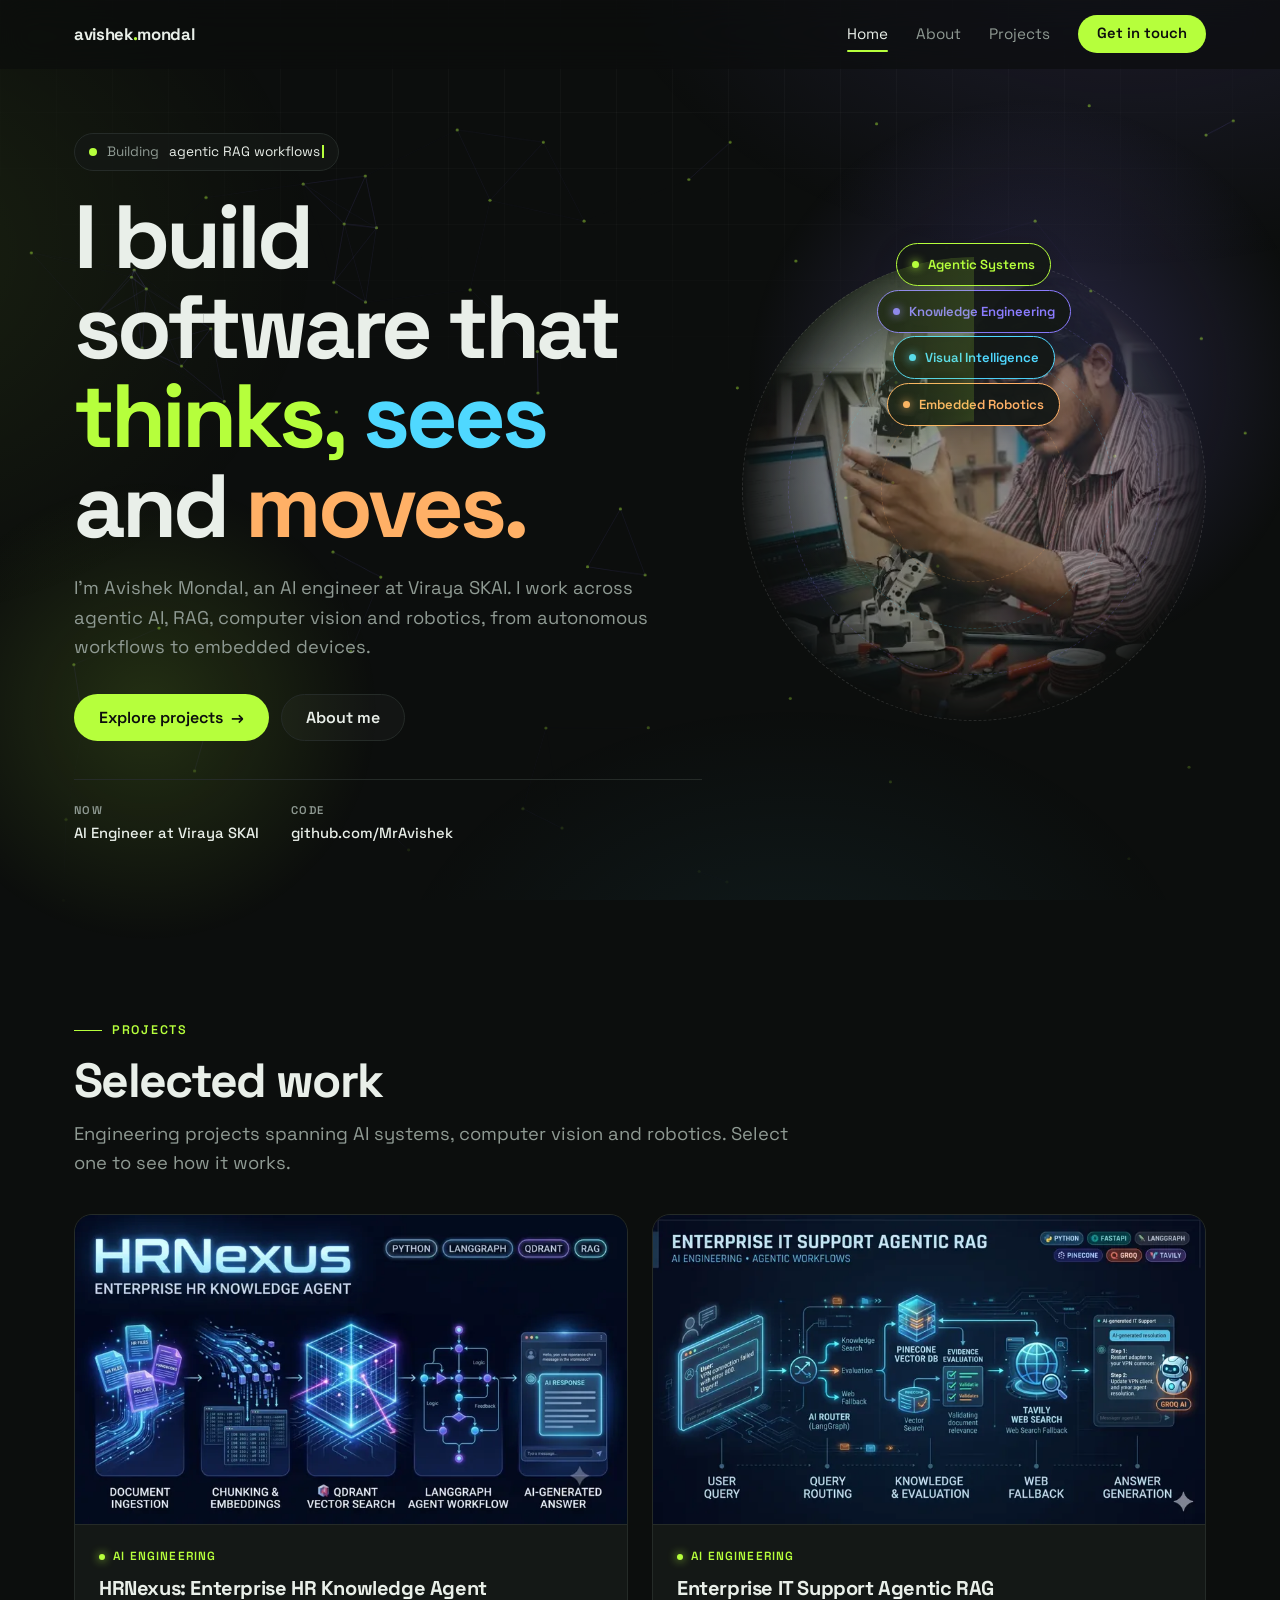
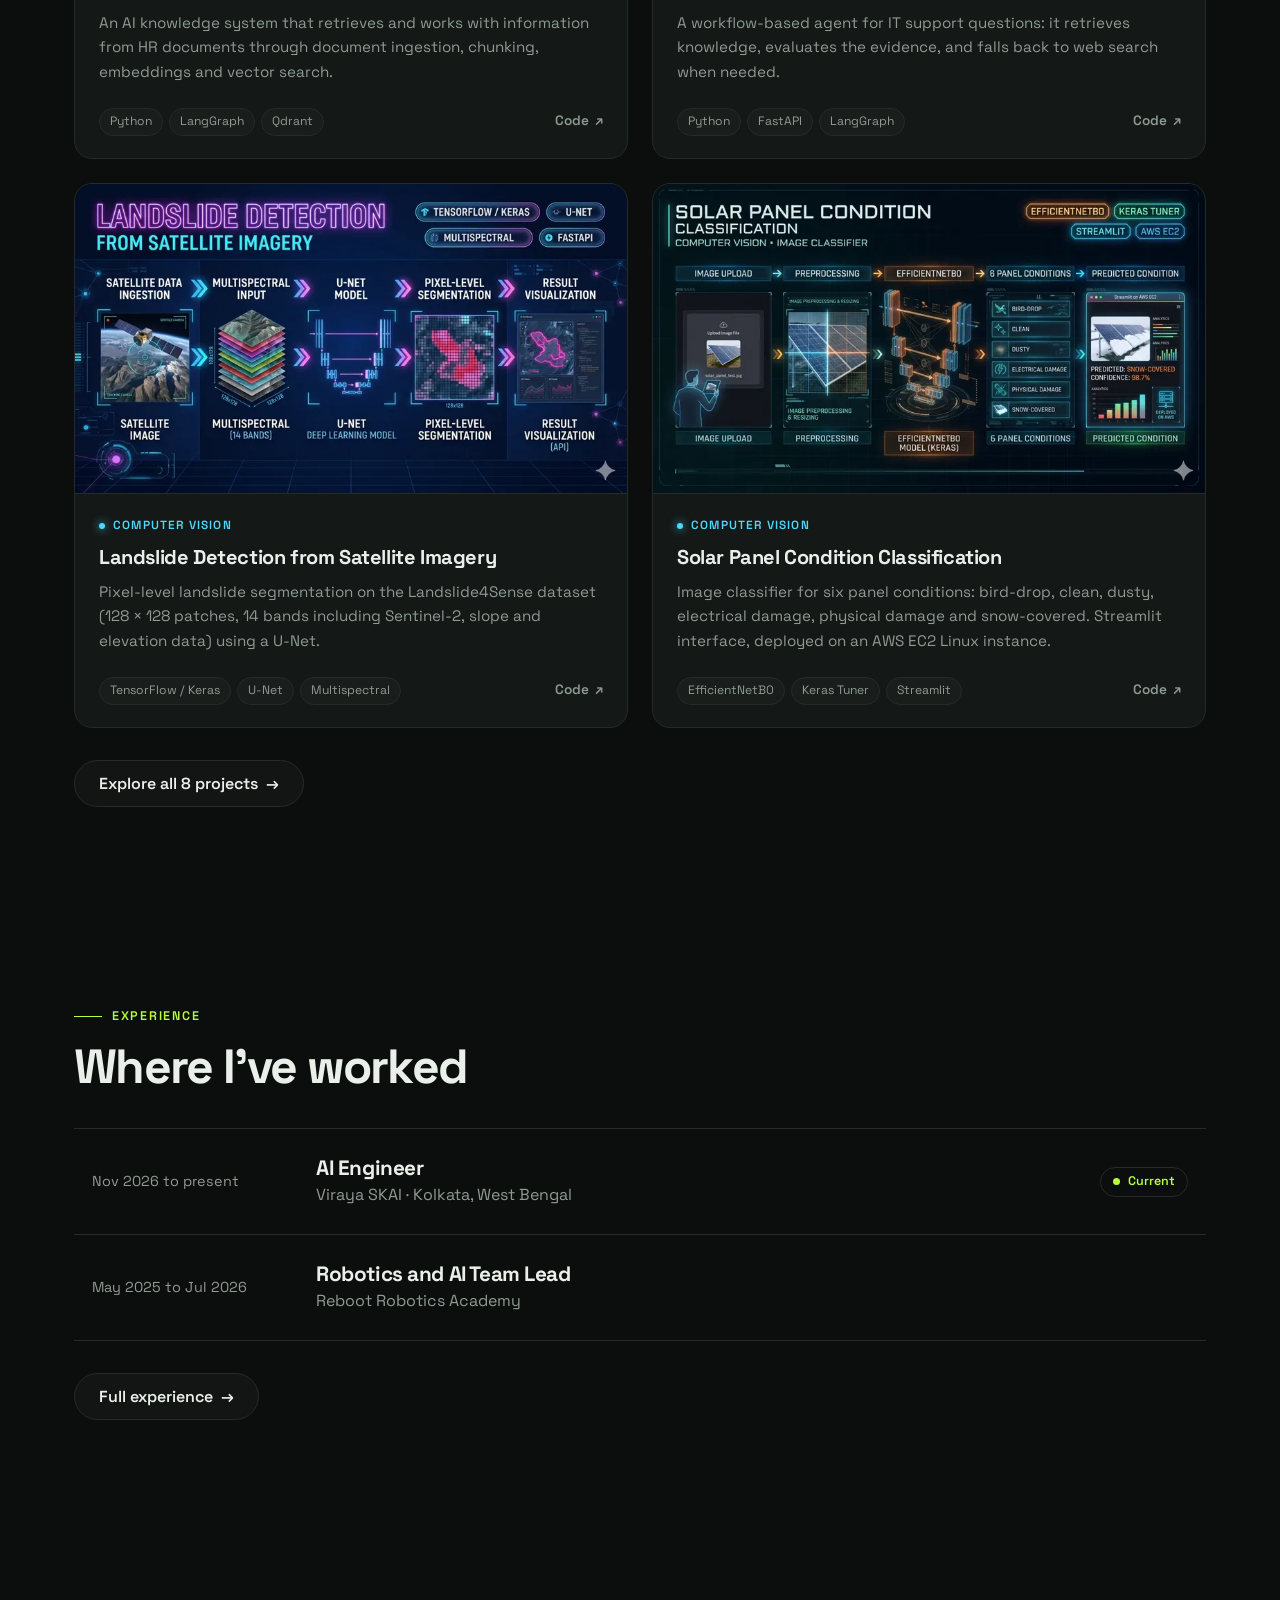
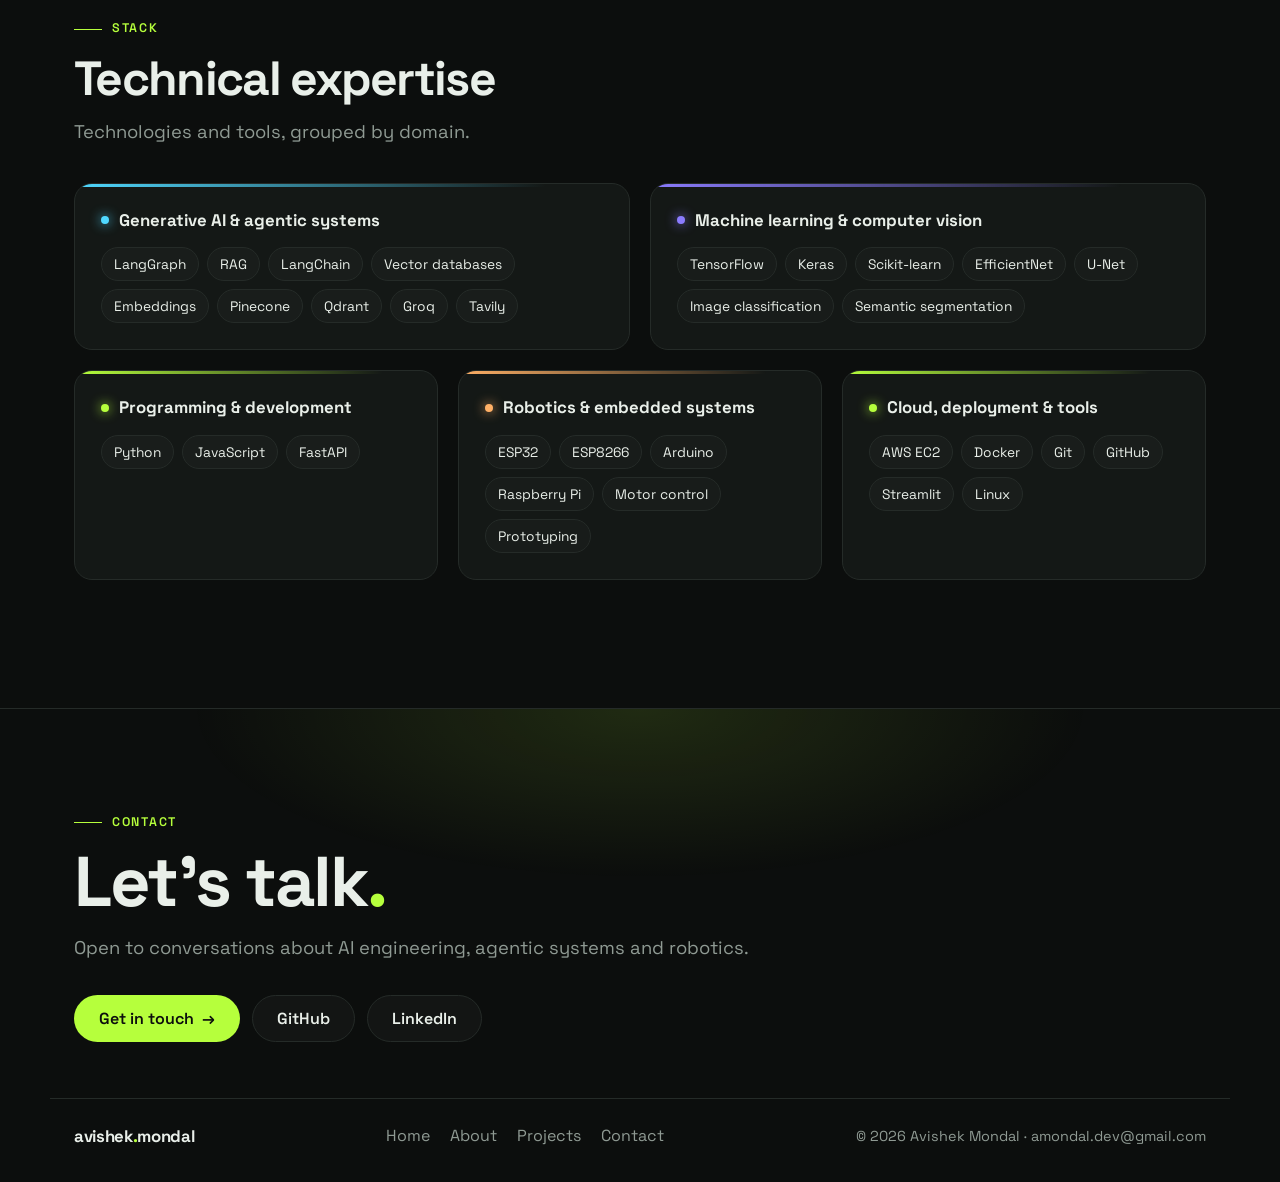
==== commit 3a72c664: "Update Reboot Robotics Academy dates and work details - Show the role as May 2025 to July 2026 on th" ====
--- a/Portfolio/index.html
+++ b/Portfolio/index.html
@@ -236,7 +236,7 @@
                     <span class="exp-badge">Current</span>
                 </li>
                 <li class="exp-row spot rv">
-                    <span class="exp-when">Until Nov 2026</span>
+                    <span class="exp-when">May 2025 to Jul 2026</span>
                     <div>
                         <h3>Robotics and AI Team Lead</h3>
                         <p>Reboot Robotics Academy</p>
